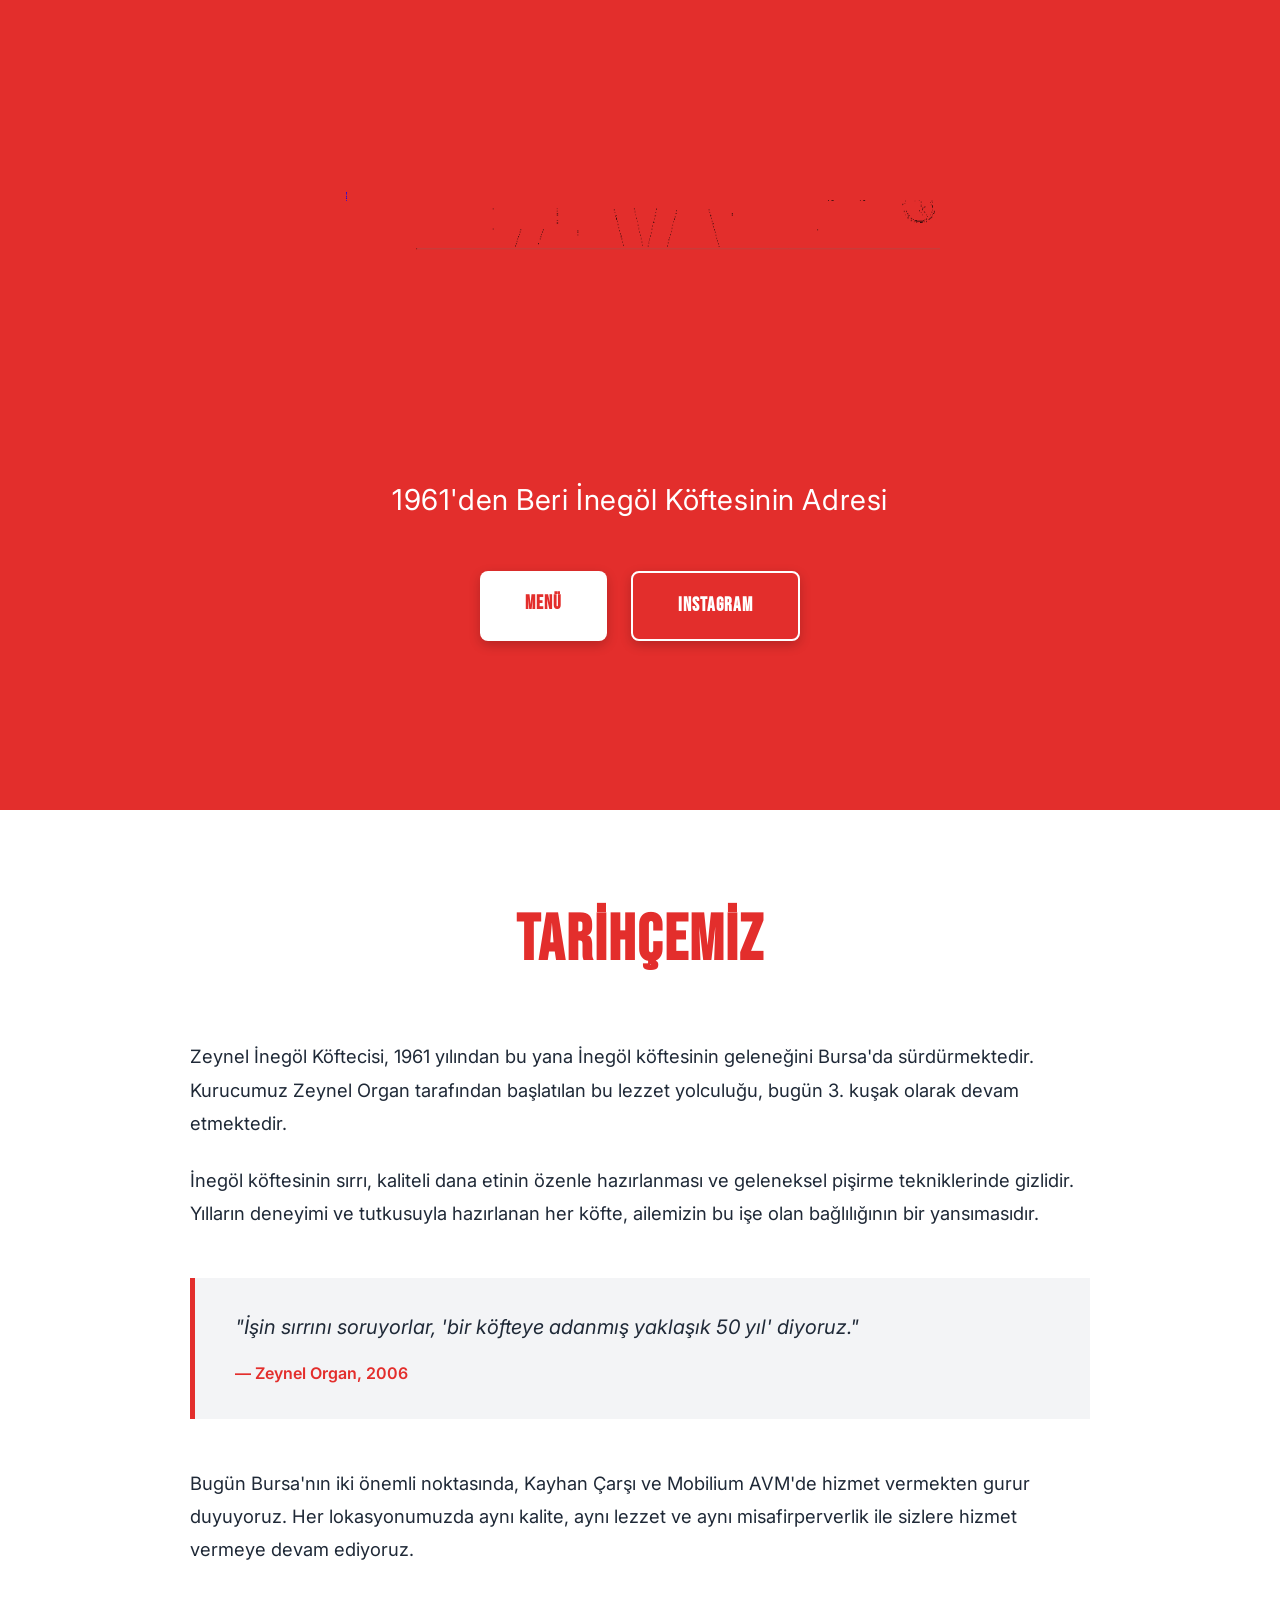
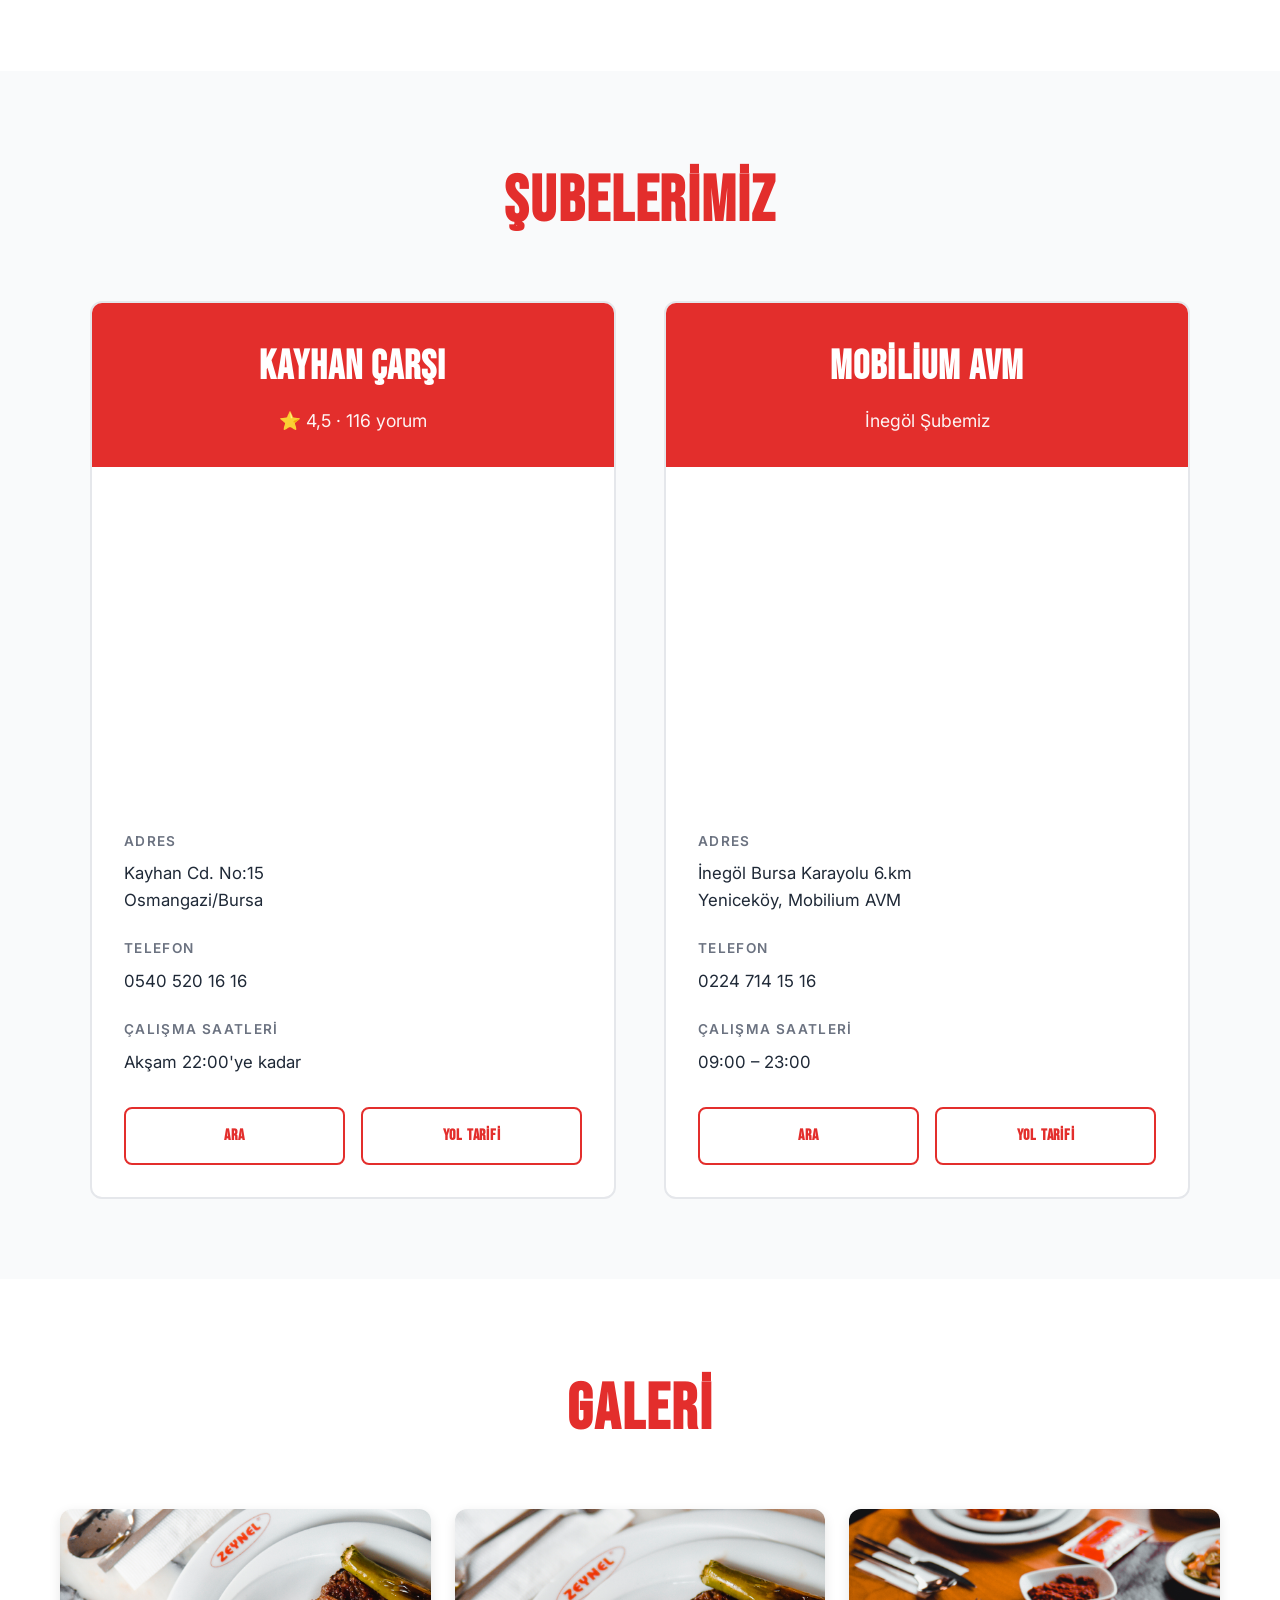
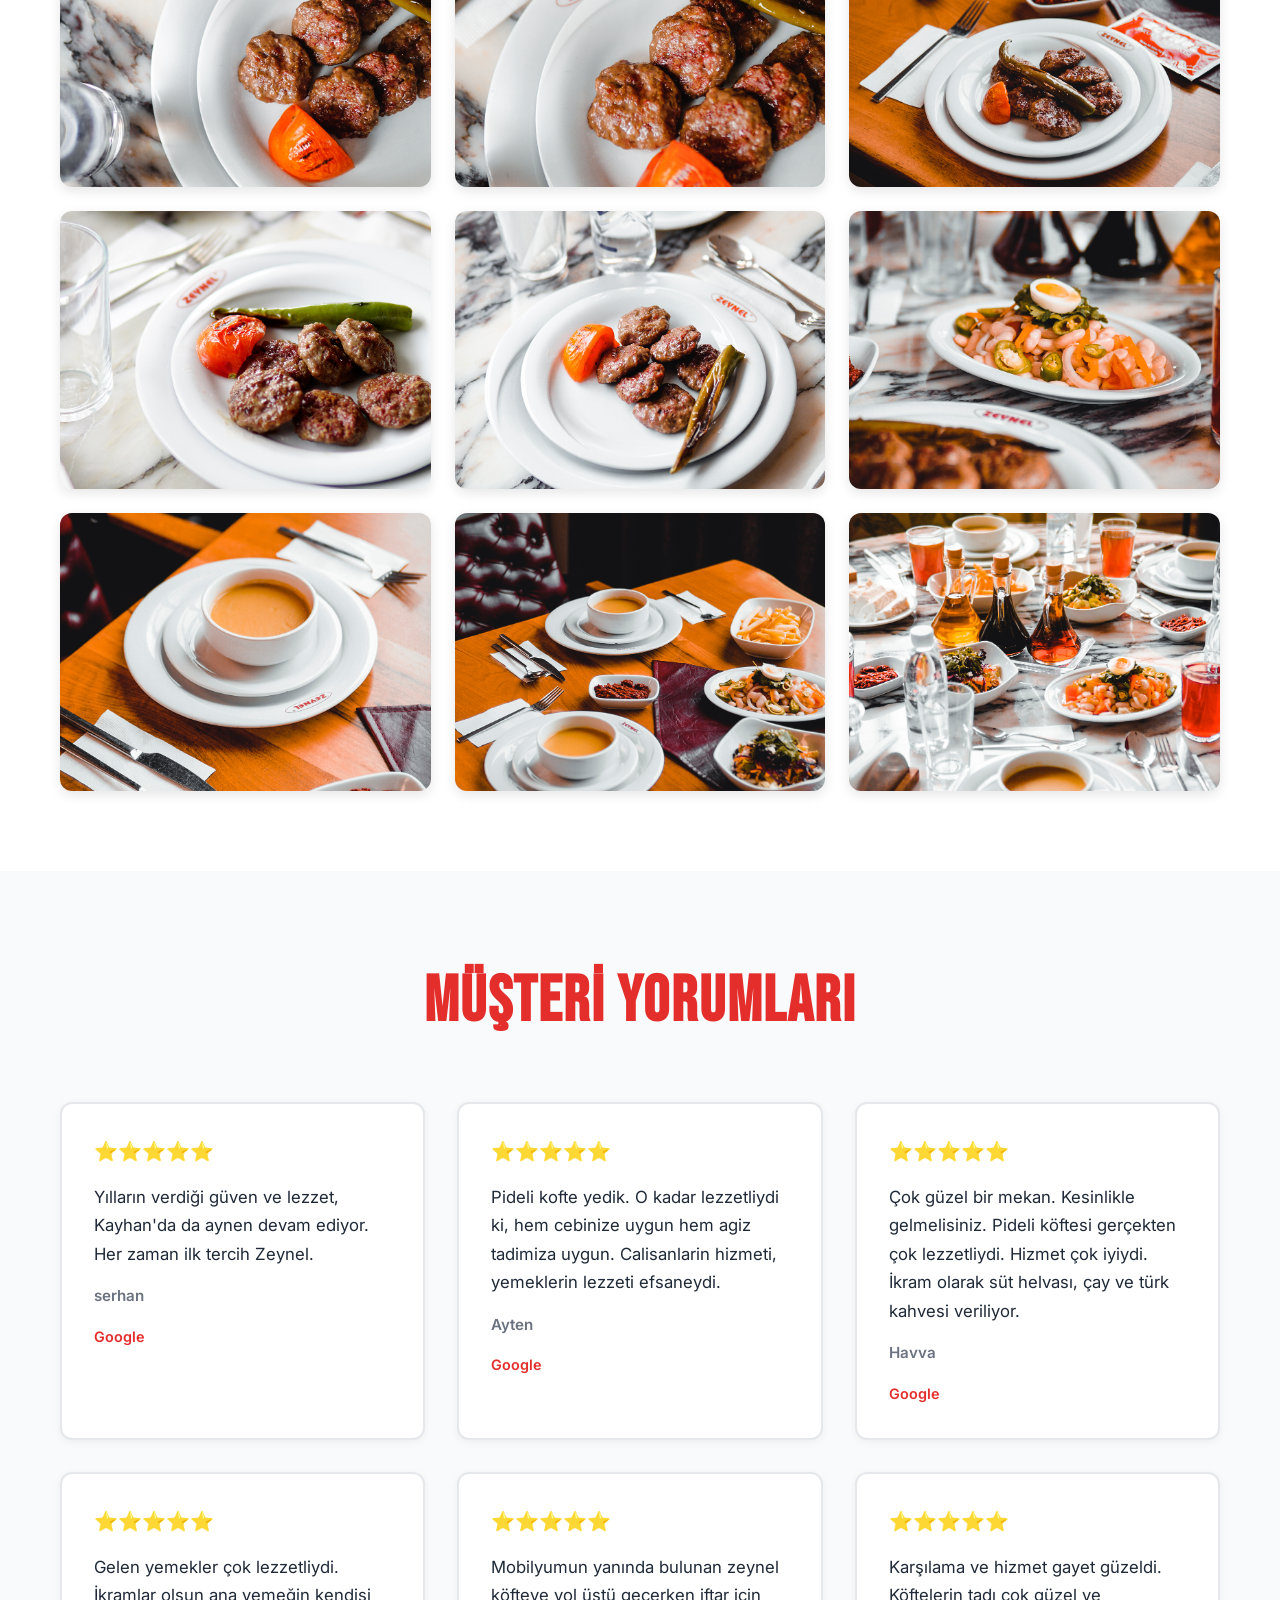
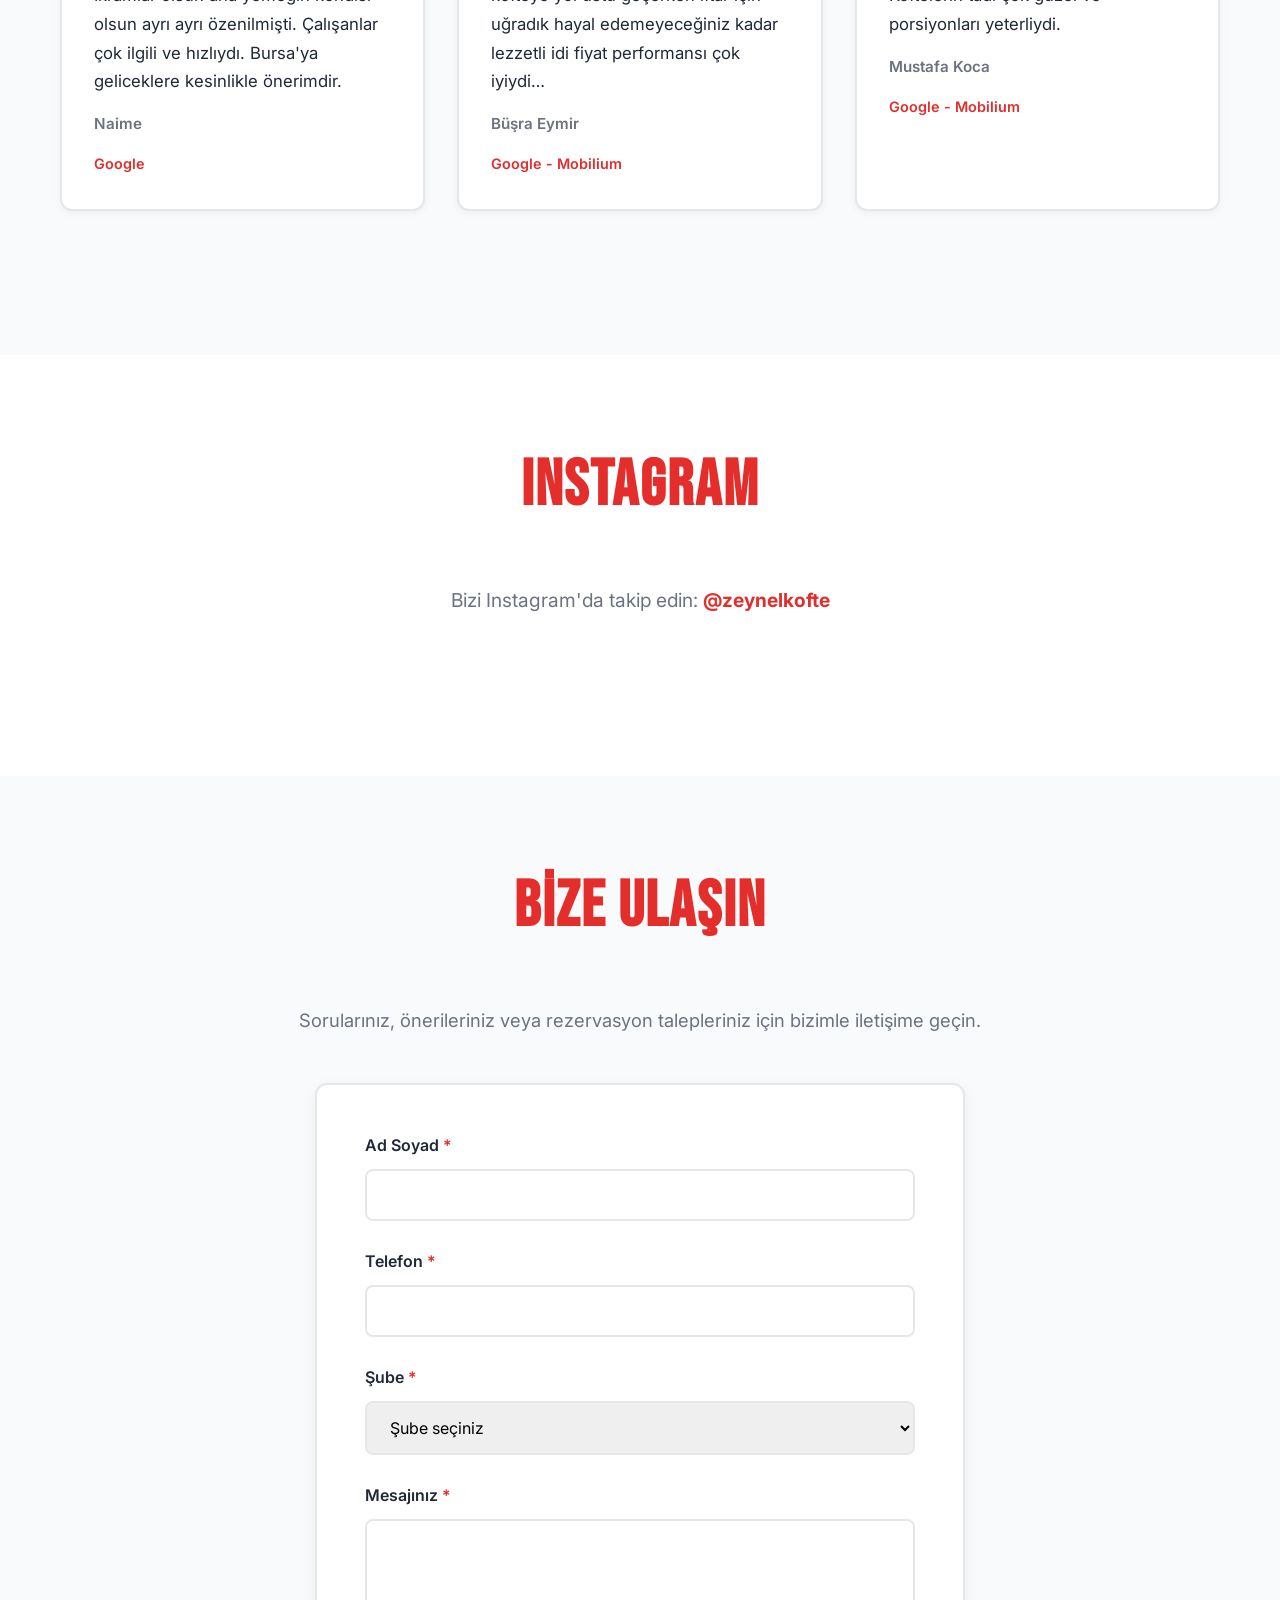
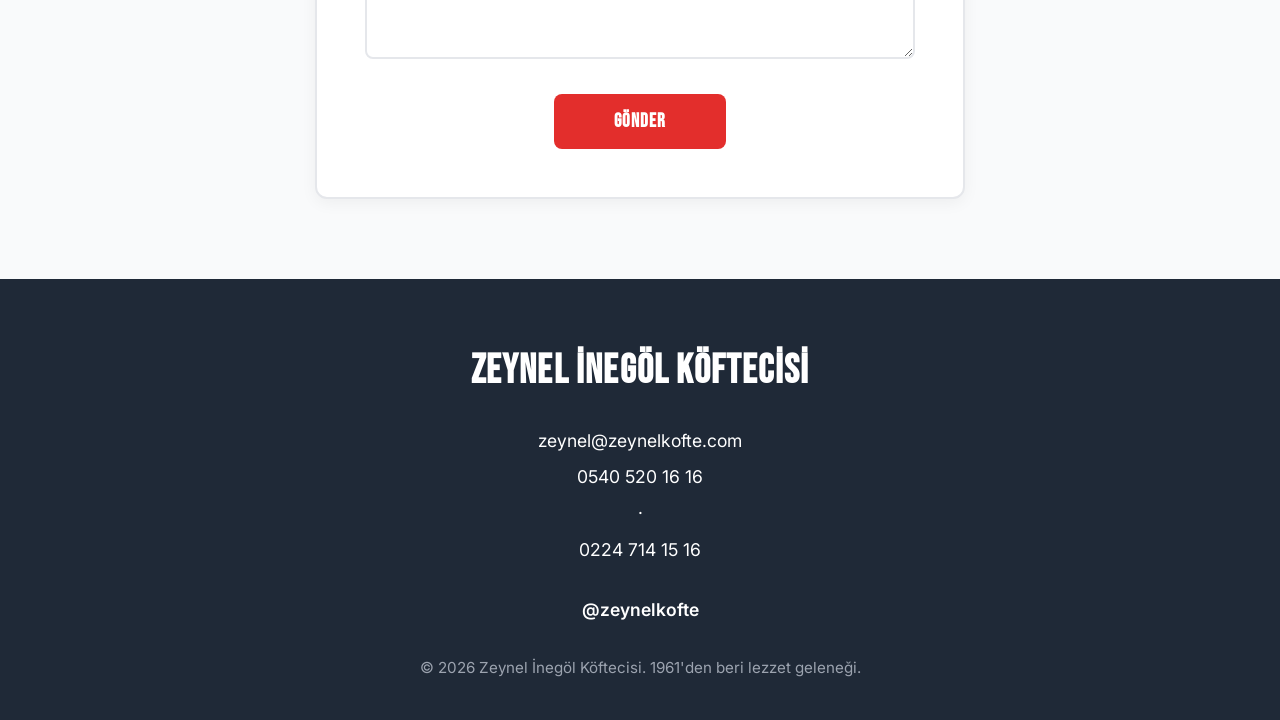
==== index.html @ ed7e468f "Fix hero logo filter and use verbatim Google review quotes - Remove CSS filter from .hero-logo (PNG " ====
<!DOCTYPE html>
<html lang="tr">
<head>
    <meta charset="UTF-8">
    <meta name="viewport" content="width=device-width, initial-scale=1.0">
    <title>Zeynel İnegöl Köftecisi | 1961'den Beri Bursa'nın Lezzet Durağı</title>
    <meta name="description" content="Zeynel İnegöl Köftecisi - 1961'den beri İnegöl köfte geleneğini sürdüren aile işletmesi. Bursa'da iki lokasyonumuz: Kayhan Çarşı ve Mobilium AVM.">
    
    <!-- Open Graph / Facebook -->
    <meta property="og:type" content="website">
    <meta property="og:url" content="https://zeynelkofte.com/">
    <meta property="og:title" content="Zeynel İnegöl Köftecisi | 1961'den Beri Bursa'nın Lezzet Durağı">
    <meta property="og:description" content="1961'den beri İnegöl köftesinin adresi. 3. kuşak aile işletmesi.">
    <meta property="og:image" content="https://zeynelkofte.com/img/og-image.jpg">

    <!-- Twitter -->
    <meta property="twitter:card" content="summary_large_image">
    <meta property="twitter:url" content="https://zeynelkofte.com/">
    <meta property="twitter:title" content="Zeynel İnegöl Köftecisi | 1961'den Beri Bursa'nın Lezzet Durağı">
    <meta property="twitter:description" content="1961'den beri İnegöl köftesinin adresi. 3. kuşak aile işletmesi.">
    <meta property="twitter:image" content="https://zeynelkofte.com/img/og-image.jpg">
    
    <link rel="preconnect" href="https://fonts.googleapis.com">
    <link rel="preconnect" href="https://fonts.gstatic.com" crossorigin>
    <link href="https://fonts.googleapis.com/css2?family=Bebas+Neue&family=Inter:wght@400;500;600;700&display=swap" rel="stylesheet">
    
    <!-- Restaurant Guru 2026 Badge -->
    <link rel="stylesheet" href="https://awards.infcdn.net/2024/badge-circledLeaves27.css">
    
    <style>
        * {
            margin: 0;
            padding: 0;
            box-sizing: border-box;
        }
        
        :root {
            --zeynel-red: #E32E2C;
            --white: #ffffff;
            --off-white: #f9fafb;
            --light-gray: #f3f4f6;
            --text-dark: #1f2937;
            --text-gray: #6b7280;
            --border-light: #e5e7eb;
        }
        
        body {
            font-family: 'Inter', -apple-system, BlinkMacSystemFont, sans-serif;
            background-color: var(--white);
            color: var(--text-dark);
            line-height: 1.6;
            -webkit-font-smoothing: antialiased;
            -moz-osx-font-smoothing: grayscale;
        }
        
        h1, h2, h3, h4, h5, h6 {
            font-family: 'Bebas Neue', sans-serif;
            letter-spacing: 0.03em;
        }
        
        .container {
            max-width: 1200px;
            margin: 0 auto;
            padding: 0 20px;
        }
        
        section {
            padding: 80px 20px;
        }
        
        /* Hero Section */
        .hero {
            background-color: var(--zeynel-red);
            min-height: 90vh;
            display: flex;
            flex-direction: column;
            justify-content: center;
            align-items: center;
            text-align: center;
            padding: 100px 20px;
            position: relative;
        }
        
        .hero-logo {
            max-width: 600px;
            width: 90%;
            height: auto;
            margin-bottom: 3rem;
        }
        
        .hero-tagline {
            font-size: clamp(1.3rem, 3.5vw, 1.8rem);
            color: var(--white);
            margin-bottom: 3rem;
            font-weight: 400;
            letter-spacing: 0.02em;
            max-width: 800px;
        }
        
        .hero-cta {
            display: flex;
            gap: 1.5rem;
            flex-wrap: wrap;
            justify-content: center;
        }
        
        .cta-button {
            display: inline-block;
            padding: 18px 45px;
            background-color: var(--white);
            color: var(--zeynel-red);
            text-decoration: none;
            font-weight: 700;
            font-size: 1.2rem;
            border-radius: 8px;
            transition: all 0.3s ease;
            box-shadow: 0 4px 12px rgba(0, 0, 0, 0.2);
            font-family: 'Bebas Neue', sans-serif;
            letter-spacing: 0.05em;
        }
        
        .cta-button:hover {
            transform: translateY(-3px);
            box-shadow: 0 8px 24px rgba(0, 0, 0, 0.3);
        }
        
        .cta-button.secondary {
            background-color: transparent;
            color: var(--white);
            border: 2px solid var(--white);
        }
        
        .cta-button.secondary:hover {
            background-color: var(--white);
            color: var(--zeynel-red);
        }
        
        /* Tarihçe Section */
        .tarihce {
            background-color: var(--white);
        }
        
        .section-title {
            font-size: clamp(2.5rem, 6vw, 4rem);
            text-align: center;
            margin-bottom: 3rem;
            color: var(--zeynel-red);
        }
        
        .tarihce-content {
            max-width: 900px;
            margin: 0 auto;
            font-size: 1.15rem;
            line-height: 1.8;
            color: var(--text-dark);
        }
        
        .tarihce-content p {
            margin-bottom: 1.5rem;
        }
        
        .quote-block {
            background-color: var(--light-gray);
            border-left: 5px solid var(--zeynel-red);
            padding: 2rem 2.5rem;
            margin: 3rem 0;
            font-style: italic;
            font-size: 1.25rem;
            line-height: 1.7;
        }
        
        .quote-author {
            display: block;
            margin-top: 1rem;
            font-style: normal;
            font-weight: 600;
            color: var(--zeynel-red);
            font-size: 1rem;
        }
        
        /* Şubeler Section */
        .subeler {
            background-color: var(--off-white);
        }
        
        .locations-grid {
            display: grid;
            grid-template-columns: repeat(auto-fit, minmax(350px, 1fr));
            gap: 3rem;
            max-width: 1100px;
            margin: 0 auto;
        }
        
        .location-card {
            background-color: var(--white);
            border: 2px solid var(--border-light);
            border-radius: 12px;
            overflow: hidden;
            transition: all 0.3s ease;
        }
        
        .location-card:hover {
            border-color: var(--zeynel-red);
            transform: translateY(-4px);
            box-shadow: 0 12px 32px rgba(227, 46, 44, 0.15);
        }
        
        .location-header {
            background-color: var(--zeynel-red);
            color: var(--white);
            padding: 2rem;
            text-align: center;
        }
        
        .location-name {
            font-size: 2.5rem;
            margin-bottom: 0.5rem;
        }
        
        .location-rating {
            font-size: 1.1rem;
            opacity: 0.95;
        }
        
        .location-body {
            padding: 2rem;
        }
        
        .location-info {
            margin-bottom: 1.5rem;
        }
        
        .location-info strong {
            display: block;
            color: var(--text-gray);
            font-size: 0.85rem;
            text-transform: uppercase;
            letter-spacing: 0.1em;
            margin-bottom: 0.5rem;
            font-weight: 600;
        }
        
        .location-info p {
            color: var(--text-dark);
            font-size: 1.05rem;
        }
        
        .location-info a {
            color: var(--text-dark);
            text-decoration: none;
            transition: color 0.2s ease;
        }
        
        .location-info a:hover {
            color: var(--zeynel-red);
        }
        
        .location-map {
            width: 100%;
            height: 300px;
            border: none;
            border-radius: 8px;
            margin-bottom: 1.5rem;
        }
        
        .location-actions {
            display: flex;
            gap: 1rem;
            margin-top: 2rem;
        }
        
        .location-button {
            flex: 1;
            padding: 14px 24px;
            text-align: center;
            text-decoration: none;
            border: 2px solid var(--zeynel-red);
            color: var(--zeynel-red);
            border-radius: 8px;
            font-weight: 700;
            font-size: 1rem;
            transition: all 0.3s ease;
            font-family: 'Bebas Neue', sans-serif;
            letter-spacing: 0.05em;
        }
        
        .location-button:hover {
            background-color: var(--zeynel-red);
            color: var(--white);
        }
        
        /* Galeri Section */
        .galeri {
            background-color: var(--white);
        }
        
        .gallery-grid {
            display: grid;
            grid-template-columns: repeat(auto-fit, minmax(300px, 1fr));
            gap: 1.5rem;
            margin-top: 3rem;
        }
        
        .gallery-item {
            position: relative;
            overflow: hidden;
            border-radius: 12px;
            aspect-ratio: 4/3;
            box-shadow: 0 4px 12px rgba(0, 0, 0, 0.1);
            transition: transform 0.3s ease;
        }
        
        .gallery-item:hover {
            transform: scale(1.05);
        }
        
        .gallery-item img {
            width: 100%;
            height: 100%;
            object-fit: cover;
        }
        
        /* Yorumlar Section */
        .yorumlar {
            background-color: var(--off-white);
        }
        
        .reviews-grid {
            display: grid;
            grid-template-columns: repeat(auto-fit, minmax(320px, 1fr));
            gap: 2rem;
            margin-top: 3rem;
        }
        
        .review-card {
            background-color: var(--white);
            padding: 2rem;
            border-radius: 12px;
            border: 2px solid var(--border-light);
            box-shadow: 0 2px 8px rgba(0, 0, 0, 0.05);
        }
        
        .review-stars {
            color: #FFA500;
            font-size: 1.2rem;
            margin-bottom: 1rem;
        }
        
        .review-text {
            color: var(--text-dark);
            line-height: 1.7;
            margin-bottom: 1rem;
            font-size: 1.05rem;
        }
        
        .review-author {
            font-weight: 600;
            color: var(--text-gray);
            font-size: 0.95rem;
        }
        
        .review-source {
            display: inline-block;
            margin-top: 1rem;
            font-size: 0.9rem;
            color: var(--zeynel-red);
            font-weight: 600;
        }
        
        /* Restaurant Guru Badge */
        .awards-section {
            text-align: center;
            margin-top: 4rem;
        }
        
        /* Instagram Section */
        .instagram {
            background-color: var(--white);
            text-align: center;
        }
        
        .instagram-intro {
            font-size: 1.2rem;
            color: var(--text-gray);
            margin-bottom: 3rem;
        }
        
        .instagram-handle {
            color: var(--zeynel-red);
            font-weight: 700;
            text-decoration: none;
        }
        
        .instagram-grid {
            display: grid;
            grid-template-columns: repeat(auto-fit, minmax(300px, 1fr));
            gap: 2rem;
            margin-top: 3rem;
            max-width: 1200px;
            margin-left: auto;
            margin-right: auto;
        }
        
        .instagram-embed {
            min-height: 500px;
            display: flex;
            justify-content: center;
            align-items: center;
        }
        
        /* Contact Section */
        .contact {
            background-color: var(--off-white);
        }
        
        .contact-intro {
            text-align: center;
            max-width: 700px;
            margin: 0 auto 3rem;
            font-size: 1.15rem;
            color: var(--text-gray);
        }
        
        .contact-form {
            max-width: 650px;
            margin: 0 auto;
            background: var(--white);
            padding: 3rem;
            border-radius: 12px;
            border: 2px solid var(--border-light);
            box-shadow: 0 4px 16px rgba(0, 0, 0, 0.05);
        }
        
        .form-group {
            margin-bottom: 1.75rem;
        }
        
        .form-group label {
            display: block;
            margin-bottom: 0.6rem;
            font-weight: 600;
            color: var(--text-dark);
            font-size: 1rem;
        }
        
        .form-group label span {
            color: var(--zeynel-red);
        }
        
        .form-group input,
        .form-group select,
        .form-group textarea {
            width: 100%;
            padding: 0.9rem 1.2rem;
            border: 2px solid var(--border-light);
            border-radius: 8px;
            font-size: 1rem;
            font-family: inherit;
            transition: border-color 0.3s ease;
        }
        
        .form-group input:focus,
        .form-group select:focus,
        .form-group textarea:focus {
            outline: none;
            border-color: var(--zeynel-red);
        }
        
        .form-group textarea {
            min-height: 140px;
            resize: vertical;
        }
        
        .form-submit {
            text-align: center;
        }
        
        .btn-submit {
            padding: 16px 60px;
            background-color: var(--zeynel-red);
            color: var(--white);
            border: none;
            border-radius: 8px;
            font-size: 1.2rem;
            font-weight: 700;
            cursor: pointer;
            transition: all 0.3s ease;
            font-family: 'Bebas Neue', sans-serif;
            letter-spacing: 0.05em;
        }
        
        .btn-submit:hover {
            background-color: #c22723;
            transform: translateY(-2px);
            box-shadow: 0 6px 16px rgba(227, 46, 44, 0.3);
        }
        
        /* Footer */
        .footer {
            padding: 60px 20px 40px;
            text-align: center;
            background-color: var(--text-dark);
            color: var(--white);
        }
        
        .footer-logo-text {
            font-size: 2.5rem;
            color: var(--white);
            margin-bottom: 1.5rem;
        }
        
        .footer-contact {
            margin-bottom: 2rem;
            font-size: 1.1rem;
        }
        
        .footer-contact a {
            color: var(--white);
            text-decoration: none;
            transition: color 0.2s ease;
            display: block;
            margin: 0.5rem 0;
        }
        
        .footer-contact a:hover {
            color: var(--zeynel-red);
        }
        
        .footer-social {
            margin-bottom: 2rem;
        }
        
        .footer-social a {
            color: var(--white);
            text-decoration: none;
            font-size: 1.1rem;
            font-weight: 600;
        }
        
        .footer-social a:hover {
            color: var(--zeynel-red);
        }
        
        .footer-text {
            color: #9ca3af;
            font-size: 0.95rem;
        }
        
        /* Responsive */
        @media (max-width: 768px) {
            section {
                padding: 60px 20px;
            }
            
            .hero {
                min-height: 85vh;
                padding: 80px 20px;
            }
            
            .hero-logo {
                max-width: 400px;
                margin-bottom: 2.5rem;
            }
            
            .hero-cta {
                flex-direction: column;
                gap: 1rem;
            }
            
            .cta-button {
                width: 100%;
                max-width: 300px;
            }
            
            .locations-grid {
                grid-template-columns: 1fr;
                gap: 2rem;
            }
            
            .location-actions {
                flex-direction: column;
            }
            
            .location-button {
                width: 100%;
            }
            
            .gallery-grid {
                grid-template-columns: 1fr;
            }
            
            .reviews-grid {
                grid-template-columns: 1fr;
            }
            
            .instagram-grid {
                grid-template-columns: 1fr;
            }
            
            .contact-form {
                padding: 2rem 1.5rem;
            }
            
            .quote-block {
                padding: 1.5rem;
                font-size: 1.1rem;
            }
        }
    </style>
    
    <!-- JSON-LD Structured Data for Kayhan Çarşı -->
    <script type="application/ld+json">
    {
        "@context": "https://schema.org",
        "@type": "Restaurant",
        "name": "Zeynel İnegöl Köftecisi - Kayhan Çarşı",
        "image": "https://zeynelkofte.com/img/og-image.jpg",
        "telephone": "+905405201616",
        "email": "zeynel@zeynelkofte.com",
        "address": {
            "@type": "PostalAddress",
            "streetAddress": "Kayhan Cd. No:15",
            "addressLocality": "Osmangazi",
            "addressRegion": "Bursa",
            "postalCode": "16230",
            "addressCountry": "TR"
        },
        "geo": {
            "@type": "GeoCoordinates",
            "latitude": "40.1817",
            "longitude": "29.0652"
        },
        "url": "https://zeynelkofte.com",
        "menu": "https://zeynelmenu.com",
        "servesCuisine": "Turkish",
        "priceRange": "$$",
        "aggregateRating": {
            "@type": "AggregateRating",
            "ratingValue": "4.5",
            "reviewCount": "116"
        },
        "foundingDate": "1961"
    }
    </script>
    
    <!-- JSON-LD Structured Data for Mobilium AVM -->
    <script type="application/ld+json">
    {
        "@context": "https://schema.org",
        "@type": "Restaurant",
        "name": "Zeynel İnegöl Köftecisi - Mobilium AVM",
        "image": "https://zeynelkofte.com/img/og-image.jpg",
        "telephone": "+902247141516",
        "email": "zeynel@zeynelkofte.com",
        "address": {
            "@type": "PostalAddress",
            "streetAddress": "İnegöl Bursa Karayolu 6.km, Mobilium AVM",
            "addressLocality": "Yeniceköy",
            "addressRegion": "Bursa",
            "addressCountry": "TR"
        },
        "geo": {
            "@type": "GeoCoordinates",
            "latitude": "40.1182105",
            "longitude": "29.4443197"
        },
        "url": "https://zeynelkofte.com",
        "menu": "https://zeynelmenu.com",
        "servesCuisine": "Turkish",
        "priceRange": "$$",
        "openingHoursSpecification": {
            "@type": "OpeningHoursSpecification",
            "dayOfWeek": [
                "Monday",
                "Tuesday",
                "Wednesday",
                "Thursday",
                "Friday",
                "Saturday",
                "Sunday"
            ],
            "opens": "09:00",
            "closes": "23:00"
        },
        "foundingDate": "1961"
    }
    </script>
</head>
<body>
    <!-- Hero Section -->
    <section class="hero">
        <img src="img/zeynel-wordmark.png" alt="Zeynel İnegöl Köftecisi" class="hero-logo">
        <p class="hero-tagline">1961'den Beri İnegöl Köftesinin Adresi</p>
        <div class="hero-cta">
            <a href="https://zeynelmenu.com" class="cta-button" target="_blank" rel="noopener">Menü</a>
            <a href="https://www.instagram.com/zeynelkofte/" class="cta-button secondary" target="_blank" rel="noopener">Instagram</a>
        </div>
    </section>
    
    <!-- Tarihçe Section -->
    <section class="tarihce">
        <div class="container">
            <h2 class="section-title">Tarihçemiz</h2>
            <div class="tarihce-content">
                <p>Zeynel İnegöl Köftecisi, 1961 yılından bu yana İnegöl köftesinin geleneğini Bursa'da sürdürmektedir. Kurucumuz Zeynel Organ tarafından başlatılan bu lezzet yolculuğu, bugün 3. kuşak olarak devam etmektedir.</p>
                
                <p>İnegöl köftesinin sırrı, kaliteli dana etinin özenle hazırlanması ve geleneksel pişirme tekniklerinde gizlidir. Yılların deneyimi ve tutkusuyla hazırlanan her köfte, ailemizin bu işe olan bağlılığının bir yansımasıdır.</p>
                
                <div class="quote-block">
                    "İşin sırrını soruyorlar, 'bir köfteye adanmış yaklaşık 50 yıl' diyoruz."
                    <span class="quote-author">— Zeynel Organ, 2006</span>
                </div>
                
                <p>Bugün Bursa'nın iki önemli noktasında, Kayhan Çarşı ve Mobilium AVM'de hizmet vermekten gurur duyuyoruz. Her lokasyonumuzda aynı kalite, aynı lezzet ve aynı misafirperverlik ile sizlere hizmet vermeye devam ediyoruz.</p>
            </div>
        </div>
    </section>
    
    <!-- Şubeler Section -->
    <section class="subeler">
        <div class="container">
            <h2 class="section-title">Şubelerimiz</h2>
            <div class="locations-grid">
                <!-- Kayhan Çarşı -->
                <article class="location-card">
                    <div class="location-header">
                        <h3 class="location-name">Kayhan Çarşı</h3>
                        <div class="location-rating">⭐ 4,5 · 116 yorum</div>
                    </div>
                    <div class="location-body">
                        <iframe 
                            src="https://www.google.com/maps/embed?pb=!1m18!1m12!1m3!1d3060.8359642856784!2d29.063014!3d40.181700!2m3!1f0!2f0!3f0!3m2!1i1024!2i768!4f13.1!3m3!1m2!1s0x14ca3e57bba70001%3A0x9e8e4e4e4e4e4e4e!2sKayhan%20Cd.%20No%3A15%2C%2016230%20Osmangazi%2FBursa!5e0!3m2!1str!2str!4v1234567890"
                            class="location-map"
                            loading="lazy"
                            referrerpolicy="no-referrer-when-downgrade">
                        </iframe>
                        <div class="location-info">
                            <strong>Adres</strong>
                            <p>Kayhan Cd. No:15<br>Osmangazi/Bursa</p>
                        </div>
                        <div class="location-info">
                            <strong>Telefon</strong>
                            <p><a href="tel:+905405201616">0540 520 16 16</a></p>
                        </div>
                        <div class="location-info">
                            <strong>Çalışma Saatleri</strong>
                            <p>Akşam 22:00'ye kadar</p>
                        </div>
                        <div class="location-actions">
                            <a href="tel:+905405201616" class="location-button">Ara</a>
                            <a href="https://maps.app.goo.gl/MwQN2yuhPx5YEDrL9" class="location-button" target="_blank" rel="noopener">Yol Tarifi</a>
                        </div>
                    </div>
                </article>
                
                <!-- Mobilium AVM -->
                <article class="location-card">
                    <div class="location-header">
                        <h3 class="location-name">Mobilium AVM</h3>
                        <div class="location-rating">İnegöl Şubemiz</div>
                    </div>
                    <div class="location-body">
                        <iframe 
                            src="https://www.google.com/maps/embed?pb=!1m18!1m12!1m3!1d3052.8359642856784!2d29.444319!3d40.118210!2m3!1f0!2f0!3f0!3m2!1i1024!2i768!4f13.1!3m3!1m2!1s0x14ca3e57bba70001%3A0x9e8e4e4e4e4e4e4e!2sMobilium%20AVM!5e0!3m2!1str!2str!4v1234567890"
                            class="location-map"
                            loading="lazy"
                            referrerpolicy="no-referrer-when-downgrade">
                        </iframe>
                        <div class="location-info">
                            <strong>Adres</strong>
                            <p>İnegöl Bursa Karayolu 6.km<br>Yeniceköy, Mobilium AVM</p>
                        </div>
                        <div class="location-info">
                            <strong>Telefon</strong>
                            <p><a href="tel:+902247141516">0224 714 15 16</a></p>
                        </div>
                        <div class="location-info">
                            <strong>Çalışma Saatleri</strong>
                            <p>09:00 – 23:00</p>
                        </div>
                        <div class="location-actions">
                            <a href="tel:+902247141516" class="location-button">Ara</a>
                            <a href="https://www.google.com/maps/place/Zeynel+%C4%B0neg%C3%B6l+K%C3%B6ftecisi/@40.1182105,29.4443197,17z" class="location-button" target="_blank" rel="noopener">Yol Tarifi</a>
                        </div>
                    </div>
                </article>
            </div>
        </div>
    </section>
    
    <!-- Galeri Section -->
    <section class="galeri">
        <div class="container">
            <h2 class="section-title">Galeri</h2>
            <div class="gallery-grid">
                <div class="gallery-item">
                    <img src="img/gallery-01.jpg" alt="Zeynel İnegöl Köftecisi" loading="lazy">
                </div>
                <div class="gallery-item">
                    <img src="img/gallery-02.jpg" alt="İnegöl Köfte" loading="lazy">
                </div>
                <div class="gallery-item">
                    <img src="img/gallery-03.jpg" alt="Zeynel Köfte" loading="lazy">
                </div>
                <div class="gallery-item">
                    <img src="img/gallery-04.jpg" alt="Köfte Sunumu" loading="lazy">
                </div>
                <div class="gallery-item">
                    <img src="img/gallery-05.jpg" alt="Restaurant İçi" loading="lazy">
                </div>
                <div class="gallery-item">
                    <img src="img/gallery-06.jpg" alt="Zeynel İnegöl" loading="lazy">
                </div>
                <div class="gallery-item">
                    <img src="img/gallery-07.jpg" alt="Lezzet" loading="lazy">
                </div>
                <div class="gallery-item">
                    <img src="img/gallery-08.jpg" alt="Bursa Köfte" loading="lazy">
                </div>
                <div class="gallery-item">
                    <img src="img/gallery-09.jpg" alt="İnegöl Köftecisi" loading="lazy">
                </div>
            </div>
        </div>
    </section>
    
    <!-- Yorumlar Section -->
    <section class="yorumlar">
        <div class="container">
            <h2 class="section-title">Müşteri Yorumları</h2>
            <div class="reviews-grid">
                <div class="review-card">
                    <div class="review-stars">⭐⭐⭐⭐⭐</div>
                    <p class="review-text">Yılların verdiği güven ve lezzet, Kayhan'da da aynen devam ediyor. Her zaman ilk tercih Zeynel.</p>
                    <p class="review-author">serhan</p>
                    <span class="review-source">Google</span>
                </div>
                
                <div class="review-card">
                    <div class="review-stars">⭐⭐⭐⭐⭐</div>
                    <p class="review-text">Pideli kofte yedik. O kadar lezzetliydi ki, hem cebinize uygun hem agiz tadimiza uygun. Calisanlarin hizmeti, yemeklerin lezzeti efsaneydi.</p>
                    <p class="review-author">Ayten</p>
                    <span class="review-source">Google</span>
                </div>
                
                <div class="review-card">
                    <div class="review-stars">⭐⭐⭐⭐⭐</div>
                    <p class="review-text">Çok güzel bir mekan. Kesinlikle gelmelisiniz. Pideli köftesi gerçekten çok lezzetliydi. Hizmet çok iyiydi. İkram olarak süt helvası, çay ve türk kahvesi veriliyor.</p>
                    <p class="review-author">Havva</p>
                    <span class="review-source">Google</span>
                </div>
                
                <div class="review-card">
                    <div class="review-stars">⭐⭐⭐⭐⭐</div>
                    <p class="review-text">Gelen yemekler çok lezzetliydi. İkramlar olsun ana yemeğin kendisi olsun ayrı ayrı özenilmişti. Çalışanlar çok ilgili ve hızlıydı. Bursa'ya geliceklere kesinlikle önerimdir.</p>
                    <p class="review-author">Naime</p>
                    <span class="review-source">Google</span>
                </div>
                
                <div class="review-card">
                    <div class="review-stars">⭐⭐⭐⭐⭐</div>
                    <p class="review-text">Mobilyumun yanında bulunan zeynel köfteye yol üstü geçerken iftar için uğradık hayal edemeyeceğiniz kadar lezzetli idi fiyat performansı çok iyiydi…</p>
                    <p class="review-author">Büşra Eymir</p>
                    <span class="review-source">Google - Mobilium</span>
                </div>
                
                <div class="review-card">
                    <div class="review-stars">⭐⭐⭐⭐⭐</div>
                    <p class="review-text">Karşılama ve hizmet gayet güzeldi. Köftelerin tadı çok güzel ve porsiyonları yeterliydi.</p>
                    <p class="review-author">Mustafa Koca</p>
                    <span class="review-source">Google - Mobilium</span>
                </div>
            </div>
            
            <!-- Restaurant Guru 2026 Badge -->
            <div class="awards-section">
                <a href="https://restaurantguru.com/Zeynel-Inegol-Koftecisi-Inegol-4" target="_blank" rel="noopener" class="b-circledLeaves27--light b-circledLeaves27--2026"></a>
            </div>
        </div>
    </section>
    
    <!-- Instagram Section -->
    <section class="instagram">
        <div class="container">
            <h2 class="section-title">Instagram</h2>
            <p class="instagram-intro">
                Bizi Instagram'da takip edin: <a href="https://www.instagram.com/zeynelkofte/" class="instagram-handle" target="_blank" rel="noopener">@zeynelkofte</a>
            </p>
            <div class="instagram-grid">
                <blockquote class="instagram-media" data-instgrm-permalink="https://www.instagram.com/reel/Db6Vw2Zufcr/" data-instgrm-version="14"></blockquote>
                
                <blockquote class="instagram-media" data-instgrm-permalink="https://www.instagram.com/reel/DbbKKFys5Vf/" data-instgrm-version="14"></blockquote>
                
                <blockquote class="instagram-media" data-instgrm-permalink="https://www.instagram.com/reel/DbOVmc_Mzgk/" data-instgrm-version="14"></blockquote>
                
                <blockquote class="instagram-media" data-instgrm-permalink="https://www.instagram.com/reel/Da0g3-aKeCt/" data-instgrm-version="14"></blockquote>
                
                <blockquote class="instagram-media" data-instgrm-permalink="https://www.instagram.com/reel/DPJRA2CiGRP/" data-instgrm-version="14"></blockquote>
                
                <blockquote class="instagram-media" data-instgrm-permalink="https://www.instagram.com/p/DPB5eI-jN0K/" data-instgrm-version="14"></blockquote>
            </div>
        </div>
    </section>
    
    <!-- Contact Section -->
    <section class="contact">
        <div class="container">
            <h2 class="section-title">Bize Ulaşın</h2>
            <p class="contact-intro">
                Sorularınız, önerileriniz veya rezervasyon talepleriniz için bizimle iletişime geçin.
            </p>
            <form class="contact-form" action="https://formsubmit.co/zeynel@zeynelkofte.com" method="POST">
                <!-- Hidden Fields -->
                <input type="hidden" name="_subject" value="zeynelkofte.com iletişim">
                <input type="hidden" name="_template" value="table">
                <input type="hidden" name="_captcha" value="false">
                
                <div class="form-group">
                    <label for="name">Ad Soyad <span>*</span></label>
                    <input type="text" id="name" name="name" required>
                </div>
                
                <div class="form-group">
                    <label for="phone">Telefon <span>*</span></label>
                    <input type="tel" id="phone" name="phone" required>
                </div>
                
                <div class="form-group">
                    <label for="branch">Şube <span>*</span></label>
                    <select id="branch" name="branch" required>
                        <option value="">Şube seçiniz</option>
                        <option value="Kayhan Çarşı">Kayhan Çarşı</option>
                        <option value="Mobilium AVM">Mobilium AVM</option>
                    </select>
                </div>
                
                <div class="form-group">
                    <label for="message">Mesajınız <span>*</span></label>
                    <textarea id="message" name="message" required></textarea>
                </div>
                
                <div class="form-submit">
                    <button type="submit" class="btn-submit">Gönder</button>
                </div>
            </form>
        </div>
    </section>
    
    <!-- Footer -->
    <footer class="footer">
        <div class="container">
            <h2 class="footer-logo-text">Zeynel İnegöl Köftecisi</h2>
            <div class="footer-contact">
                <a href="mailto:zeynel@zeynelkofte.com">zeynel@zeynelkofte.com</a>
                <a href="tel:+905405201616">0540 520 16 16</a> · 
                <a href="tel:+902247141516">0224 714 15 16</a>
            </div>
            <div class="footer-social">
                <a href="https://www.instagram.com/zeynelkofte/" target="_blank" rel="noopener">@zeynelkofte</a>
            </div>
            <p class="footer-text">&copy; 2026 Zeynel İnegöl Köftecisi. 1961'den beri lezzet geleneği.</p>
        </div>
    </footer>
    
    <!-- Instagram Embed Script -->
    <script async src="https://www.instagram.com/embed.js"></script>
</body>
</html>
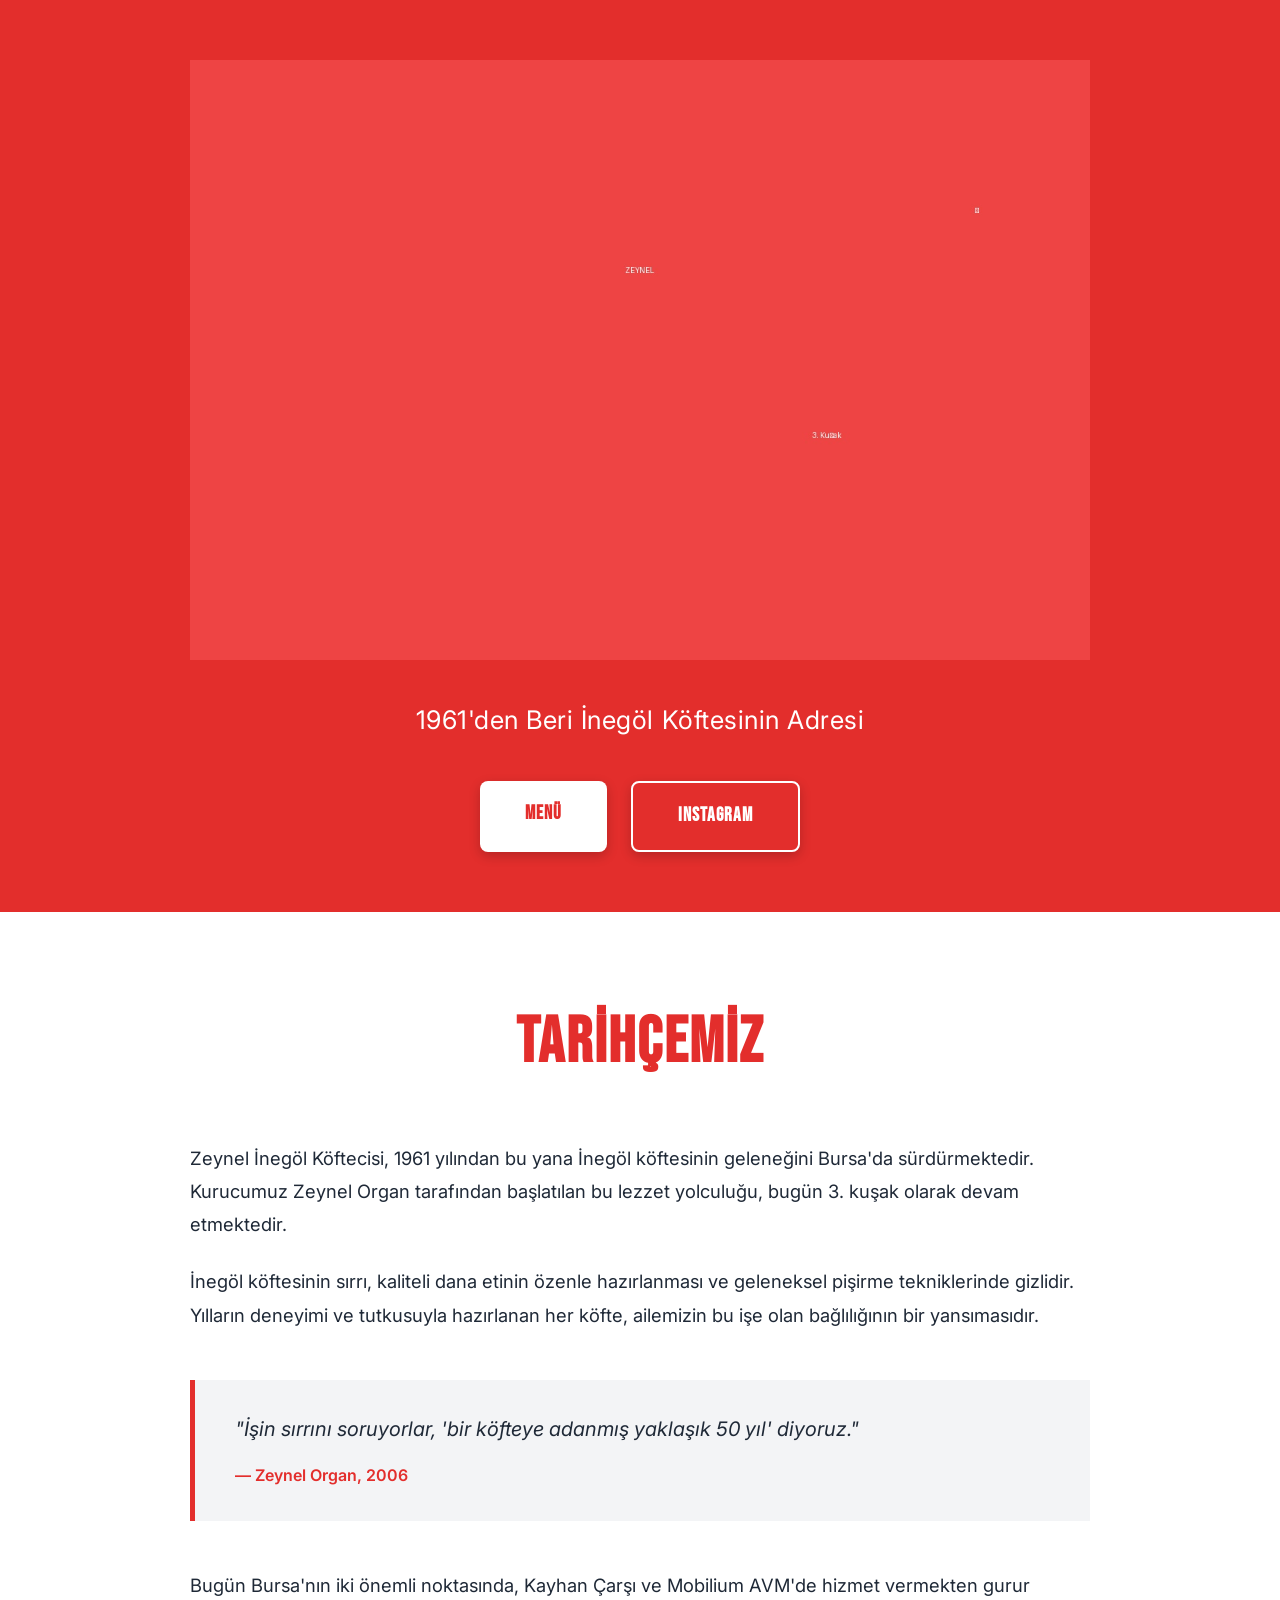
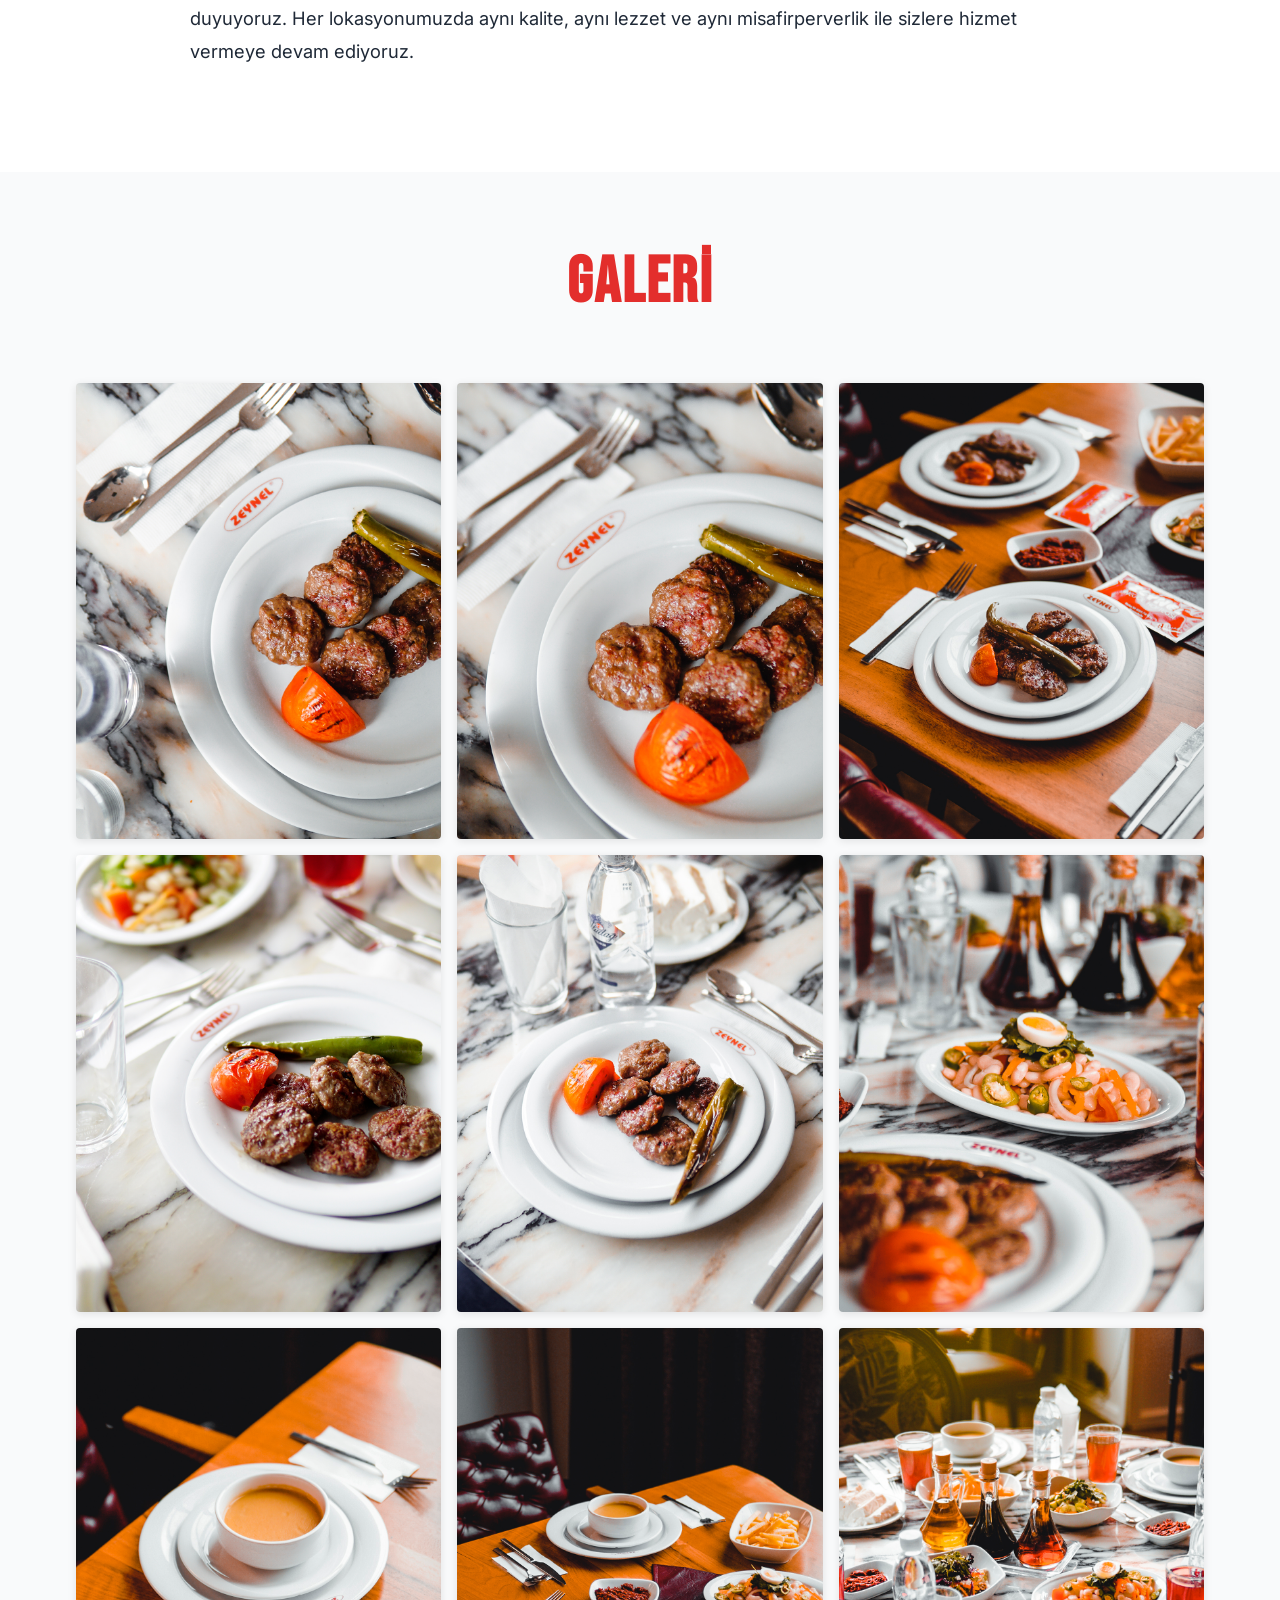
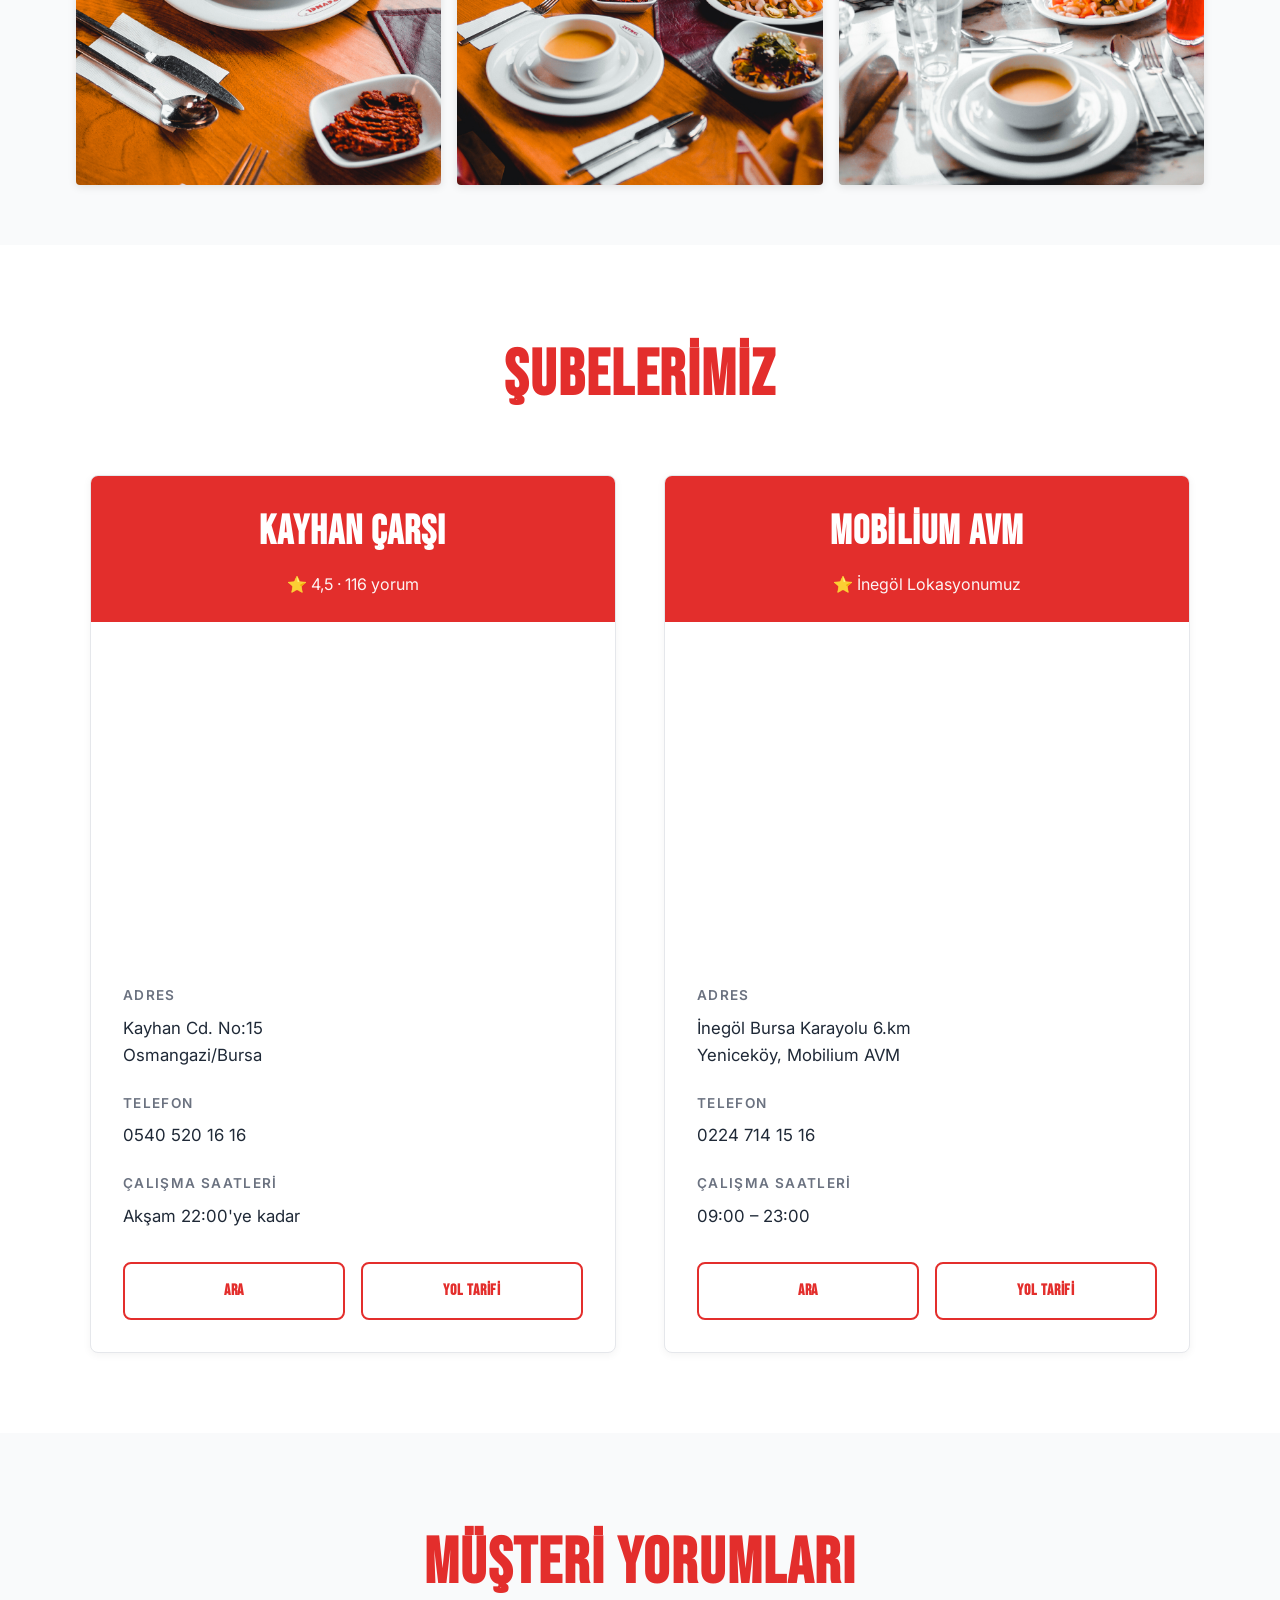
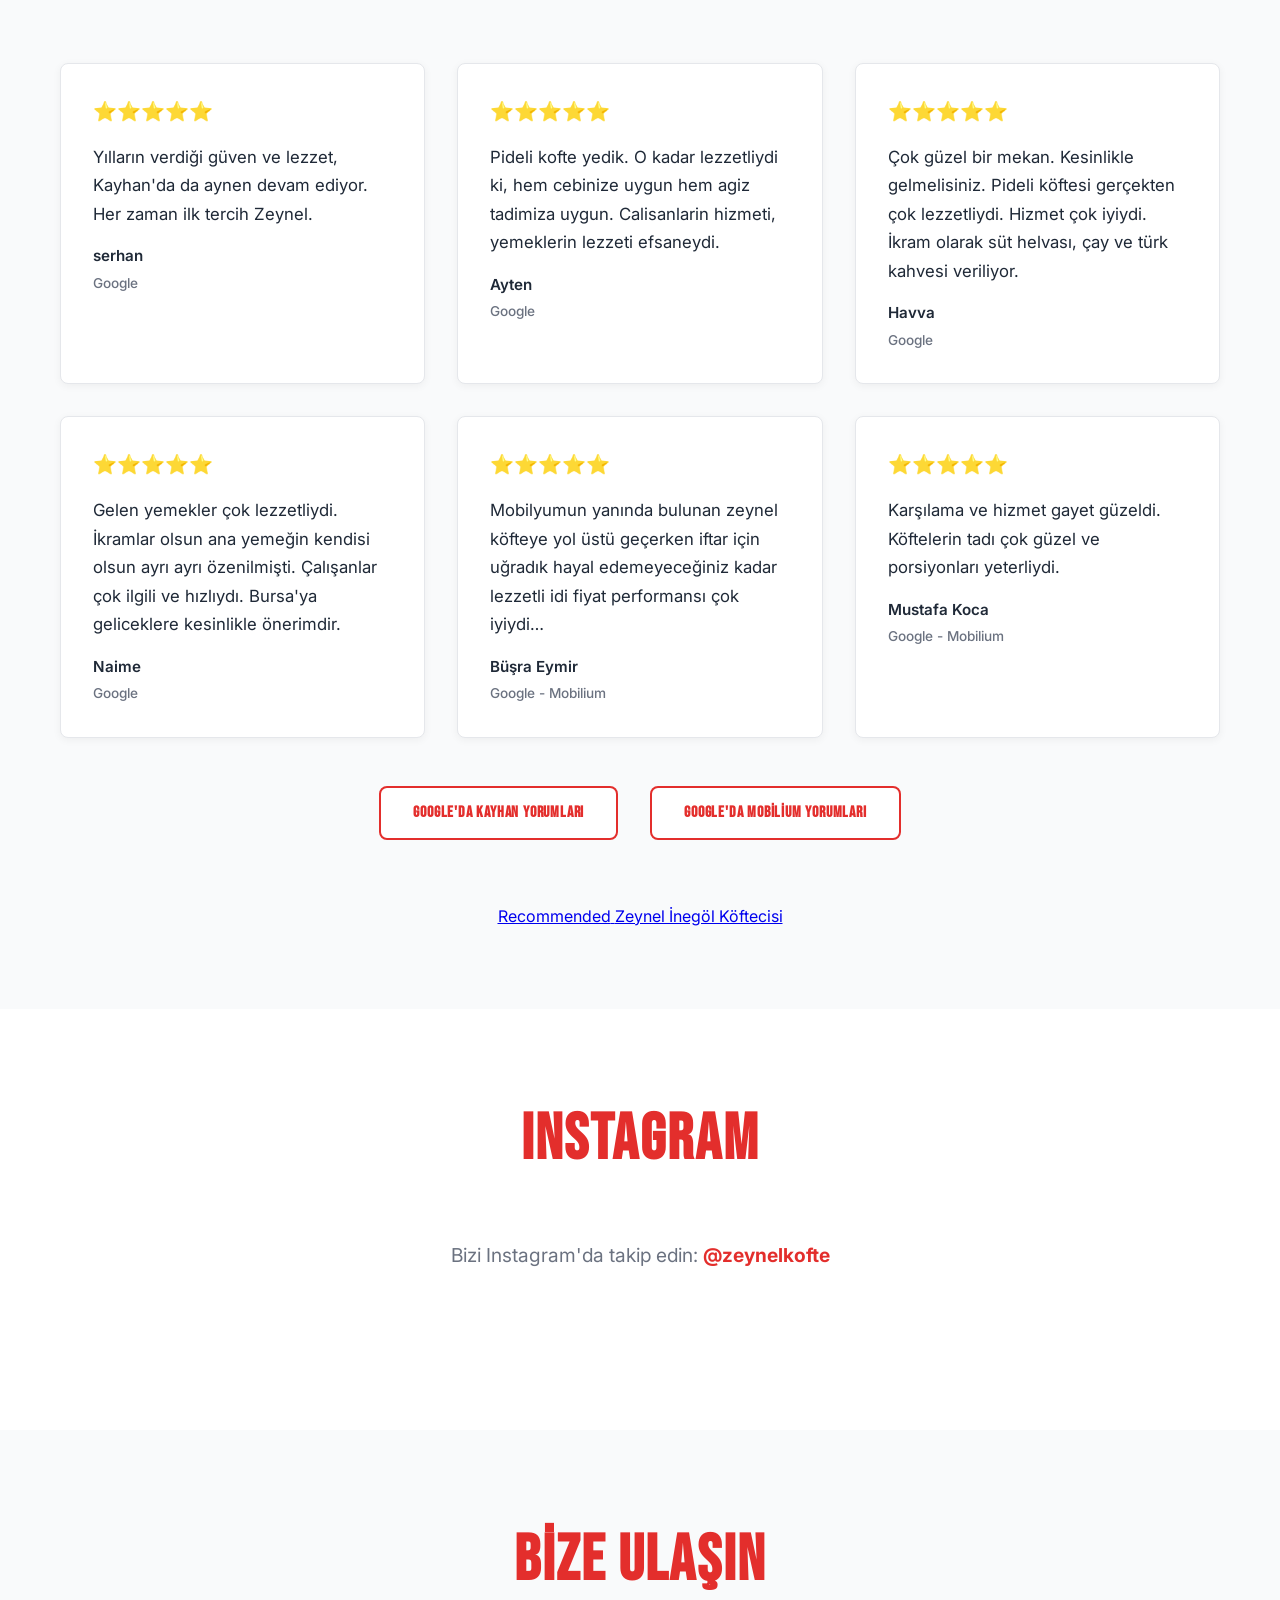
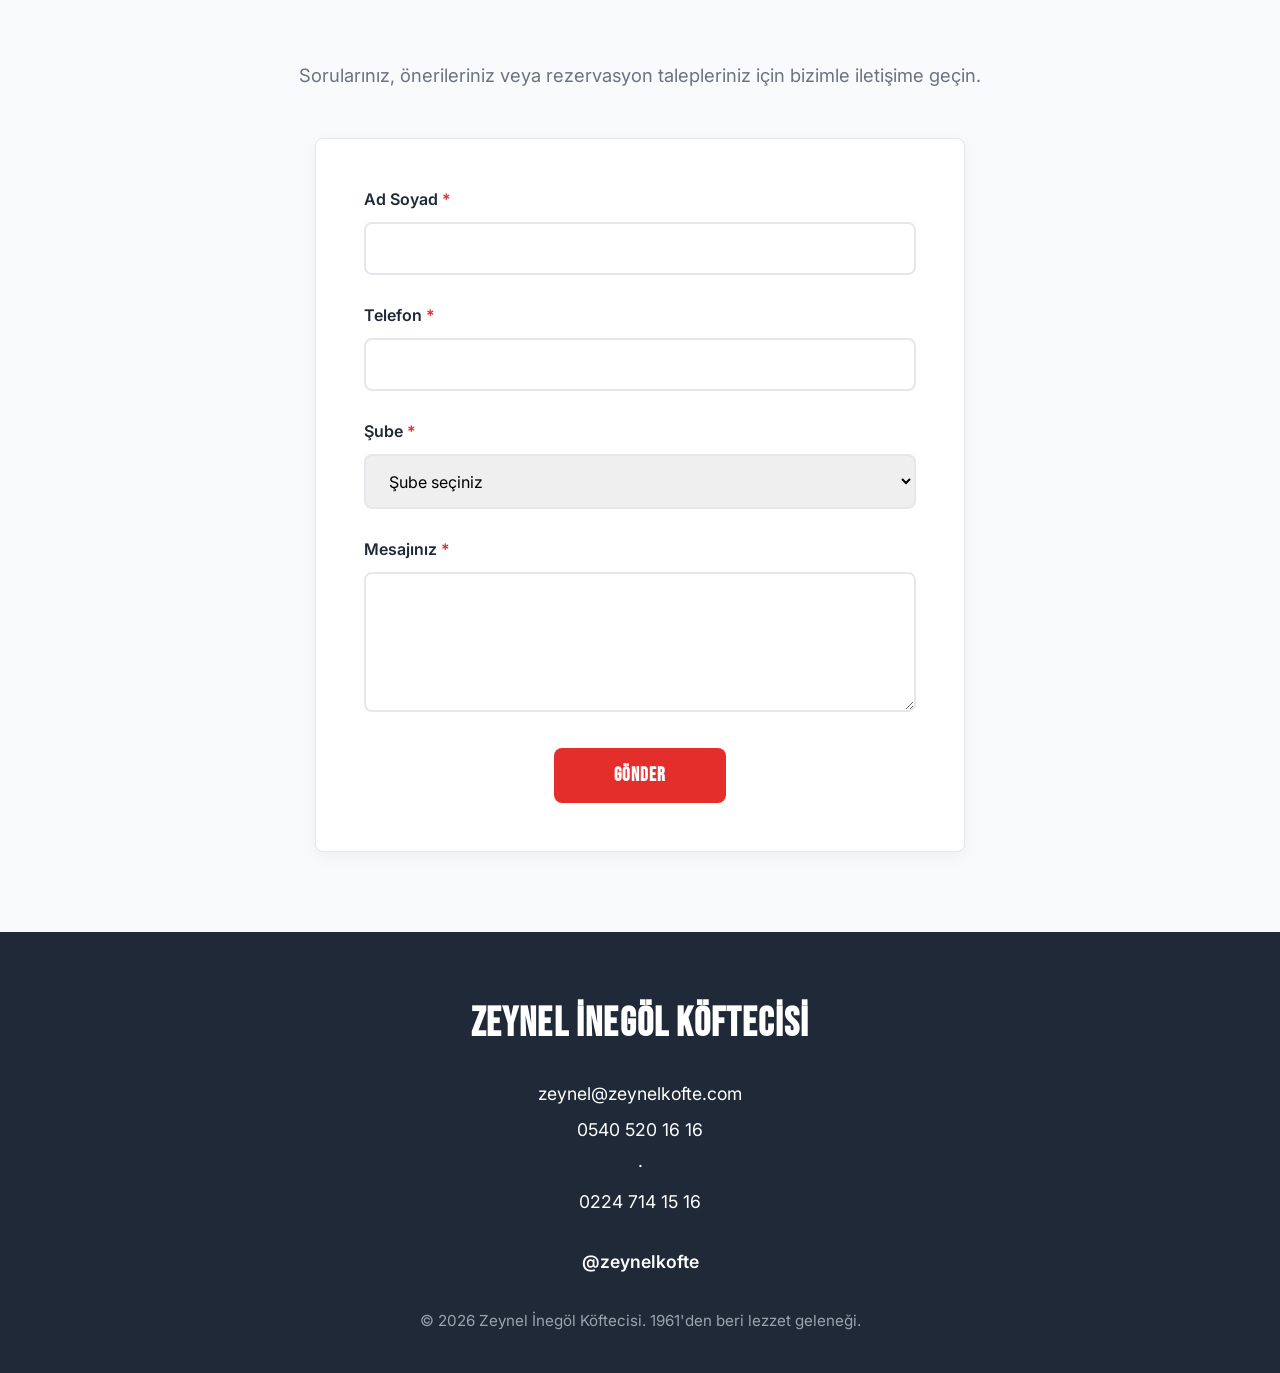
==== commit 921cf58e: "Fix hero logo, redesign layout, add working Google Maps and reviews - Replace broken PNG wordmark wi" ====
--- a/index.html
+++ b/index.html
@@ -25,7 +25,7 @@
     <link href="https://fonts.googleapis.com/css2?family=Bebas+Neue&family=Inter:wght@400;500;600;700&display=swap" rel="stylesheet">
     
     <!-- Restaurant Guru 2026 Badge -->
-    <link rel="stylesheet" href="https://awards.infcdn.net/2024/badge-circledLeaves27.css">
+    <link href="https://awards.infcdn.net/2024/badge-circledLeaves27.css" rel="stylesheet"/>
     
     <style>
         * {
@@ -68,33 +68,33 @@
             padding: 80px 20px;
         }
         
-        /* Hero Section */
+        /* Hero Section - Full viewport, red background */
         .hero {
             background-color: var(--zeynel-red);
-            min-height: 90vh;
+            min-height: 100vh;
             display: flex;
             flex-direction: column;
             justify-content: center;
             align-items: center;
             text-align: center;
-            padding: 100px 20px;
+            padding: 60px 20px;
             position: relative;
         }
         
         .hero-logo {
-            max-width: 600px;
-            width: 90%;
+            max-width: min(85vw, 900px);
+            width: 100%;
             height: auto;
-            margin-bottom: 3rem;
+            margin-bottom: 2.5rem;
         }
         
         .hero-tagline {
-            font-size: clamp(1.3rem, 3.5vw, 1.8rem);
+            font-size: clamp(1.2rem, 3vw, 1.6rem);
             color: var(--white);
-            margin-bottom: 3rem;
+            margin-bottom: 2.5rem;
             font-weight: 400;
             letter-spacing: 0.02em;
-            max-width: 800px;
+            max-width: 700px;
         }
         
         .hero-cta {
@@ -178,9 +178,44 @@
             font-size: 1rem;
         }
         
+        /* Galeri Section - Photo-forward masonry */
+        .galeri {
+            background-color: var(--off-white);
+            padding: 60px 0;
+        }
+        
+        .gallery-grid {
+            display: grid;
+            grid-template-columns: repeat(auto-fill, minmax(320px, 1fr));
+            gap: 1rem;
+            max-width: 1400px;
+            margin: 0 auto;
+            padding: 0 1rem;
+        }
+        
+        .gallery-item {
+            position: relative;
+            overflow: hidden;
+            border-radius: 4px;
+            aspect-ratio: 4/5;
+            box-shadow: 0 2px 8px rgba(0, 0, 0, 0.1);
+            transition: transform 0.3s ease, box-shadow 0.3s ease;
+        }
+        
+        .gallery-item:hover {
+            transform: scale(1.02);
+            box-shadow: 0 8px 20px rgba(0, 0, 0, 0.15);
+        }
+        
+        .gallery-item img {
+            width: 100%;
+            height: 100%;
+            object-fit: cover;
+        }
+        
         /* Şubeler Section */
         .subeler {
-            background-color: var(--off-white);
+            background-color: var(--white);
         }
         
         .locations-grid {
@@ -193,22 +228,22 @@
         
         .location-card {
             background-color: var(--white);
-            border: 2px solid var(--border-light);
-            border-radius: 12px;
+            border: 1px solid var(--border-light);
+            border-radius: 8px;
             overflow: hidden;
             transition: all 0.3s ease;
+            box-shadow: 0 2px 8px rgba(0, 0, 0, 0.05);
         }
         
         .location-card:hover {
-            border-color: var(--zeynel-red);
-            transform: translateY(-4px);
-            box-shadow: 0 12px 32px rgba(227, 46, 44, 0.15);
+            box-shadow: 0 8px 24px rgba(227, 46, 44, 0.12);
+            transform: translateY(-2px);
         }
         
         .location-header {
             background-color: var(--zeynel-red);
             color: var(--white);
-            padding: 2rem;
+            padding: 1.5rem 2rem;
             text-align: center;
         }
         
@@ -218,7 +253,7 @@
         }
         
         .location-rating {
-            font-size: 1.1rem;
+            font-size: 1rem;
             opacity: 0.95;
         }
         
@@ -259,7 +294,7 @@
             width: 100%;
             height: 300px;
             border: none;
-            border-radius: 8px;
+            border-radius: 6px;
             margin-bottom: 1.5rem;
         }
         
@@ -289,37 +324,6 @@
             color: var(--white);
         }
         
-        /* Galeri Section */
-        .galeri {
-            background-color: var(--white);
-        }
-        
-        .gallery-grid {
-            display: grid;
-            grid-template-columns: repeat(auto-fit, minmax(300px, 1fr));
-            gap: 1.5rem;
-            margin-top: 3rem;
-        }
-        
-        .gallery-item {
-            position: relative;
-            overflow: hidden;
-            border-radius: 12px;
-            aspect-ratio: 4/3;
-            box-shadow: 0 4px 12px rgba(0, 0, 0, 0.1);
-            transition: transform 0.3s ease;
-        }
-        
-        .gallery-item:hover {
-            transform: scale(1.05);
-        }
-        
-        .gallery-item img {
-            width: 100%;
-            height: 100%;
-            object-fit: cover;
-        }
-        
         /* Yorumlar Section */
         .yorumlar {
             background-color: var(--off-white);
@@ -330,14 +334,34 @@
             grid-template-columns: repeat(auto-fit, minmax(320px, 1fr));
             gap: 2rem;
             margin-top: 3rem;
+            max-width: 1200px;
+            margin-left: auto;
+            margin-right: auto;
         }
         
         .review-card {
             background-color: var(--white);
             padding: 2rem;
-            border-radius: 12px;
-            border: 2px solid var(--border-light);
+            border-radius: 8px;
+            border: 1px solid var(--border-light);
             box-shadow: 0 2px 8px rgba(0, 0, 0, 0.05);
+            transition: box-shadow 0.3s ease;
+        }
+        
+        .review-card:hover {
+            box-shadow: 0 4px 16px rgba(0, 0, 0, 0.1);
+        }
+        
+        .review-header {
+            display: flex;
+            align-items: center;
+            gap: 0.5rem;
+            margin-bottom: 1rem;
+        }
+        
+        .google-icon {
+            width: 20px;
+            height: 20px;
         }
         
         .review-stars {
@@ -355,16 +379,47 @@
         
         .review-author {
             font-weight: 600;
+            color: var(--text-dark);
+            font-size: 0.95rem;
+            margin-bottom: 0.25rem;
+        }
+        
+        .review-source {
+            display: block;
+            font-size: 0.85rem;
             color: var(--text-gray);
-            font-size: 0.95rem;
-        }
-        
-        .review-source {
+            font-weight: 500;
+        }
+        
+        .reviews-footer {
+            text-align: center;
+            margin-top: 3rem;
+        }
+        
+        .review-links {
+            display: flex;
+            gap: 2rem;
+            justify-content: center;
+            flex-wrap: wrap;
+        }
+        
+        .review-link {
             display: inline-block;
-            margin-top: 1rem;
-            font-size: 0.9rem;
+            padding: 12px 32px;
+            background-color: var(--white);
             color: var(--zeynel-red);
-            font-weight: 600;
+            text-decoration: none;
+            border: 2px solid var(--zeynel-red);
+            border-radius: 8px;
+            font-weight: 700;
+            transition: all 0.3s ease;
+            font-family: 'Bebas Neue', sans-serif;
+            letter-spacing: 0.05em;
+        }
+        
+        .review-link:hover {
+            background-color: var(--zeynel-red);
+            color: var(--white);
         }
         
         /* Restaurant Guru Badge */
@@ -426,8 +481,8 @@
             margin: 0 auto;
             background: var(--white);
             padding: 3rem;
-            border-radius: 12px;
-            border: 2px solid var(--border-light);
+            border-radius: 8px;
+            border: 1px solid var(--border-light);
             box-shadow: 0 4px 16px rgba(0, 0, 0, 0.05);
         }
         
@@ -553,13 +608,13 @@
             }
             
             .hero {
-                min-height: 85vh;
-                padding: 80px 20px;
+                min-height: 100vh;
+                padding: 60px 20px;
             }
             
             .hero-logo {
-                max-width: 400px;
-                margin-bottom: 2.5rem;
+                max-width: 90vw;
+                margin-bottom: 2rem;
             }
             
             .hero-cta {
@@ -689,7 +744,7 @@
 <body>
     <!-- Hero Section -->
     <section class="hero">
-        <img src="img/zeynel-wordmark.png" alt="Zeynel İnegöl Köftecisi" class="hero-logo">
+        <img src="img/zeynel-wordmark.jpg" alt="Zeynel İnegöl Köftecisi" class="hero-logo">
         <p class="hero-tagline">1961'den Beri İnegöl Köftesinin Adresi</p>
         <div class="hero-cta">
             <a href="https://zeynelmenu.com" class="cta-button" target="_blank" rel="noopener">Menü</a>
@@ -712,6 +767,42 @@
                 </div>
                 
                 <p>Bugün Bursa'nın iki önemli noktasında, Kayhan Çarşı ve Mobilium AVM'de hizmet vermekten gurur duyuyoruz. Her lokasyonumuzda aynı kalite, aynı lezzet ve aynı misafirperverlik ile sizlere hizmet vermeye devam ediyoruz.</p>
+            </div>
+        </div>
+    </section>
+    
+    <!-- Galeri Section -->
+    <section class="galeri">
+        <div class="container">
+            <h2 class="section-title">Galeri</h2>
+            <div class="gallery-grid">
+                <div class="gallery-item">
+                    <img src="img/gallery-01.jpg" alt="Zeynel İnegöl Köftecisi" loading="lazy">
+                </div>
+                <div class="gallery-item">
+                    <img src="img/gallery-02.jpg" alt="İnegöl Köfte" loading="lazy">
+                </div>
+                <div class="gallery-item">
+                    <img src="img/gallery-03.jpg" alt="Zeynel Köfte" loading="lazy">
+                </div>
+                <div class="gallery-item">
+                    <img src="img/gallery-04.jpg" alt="Köfte Sunumu" loading="lazy">
+                </div>
+                <div class="gallery-item">
+                    <img src="img/gallery-05.jpg" alt="Restaurant İçi" loading="lazy">
+                </div>
+                <div class="gallery-item">
+                    <img src="img/gallery-06.jpg" alt="Zeynel İnegöl" loading="lazy">
+                </div>
+                <div class="gallery-item">
+                    <img src="img/gallery-07.jpg" alt="Lezzet" loading="lazy">
+                </div>
+                <div class="gallery-item">
+                    <img src="img/gallery-08.jpg" alt="Bursa Köfte" loading="lazy">
+                </div>
+                <div class="gallery-item">
+                    <img src="img/gallery-09.jpg" alt="İnegöl Köftecisi" loading="lazy">
+                </div>
             </div>
         </div>
     </section>
@@ -729,7 +820,7 @@
                     </div>
                     <div class="location-body">
                         <iframe 
-                            src="https://www.google.com/maps/embed?pb=!1m18!1m12!1m3!1d3060.8359642856784!2d29.063014!3d40.181700!2m3!1f0!2f0!3f0!3m2!1i1024!2i768!4f13.1!3m3!1m2!1s0x14ca3e57bba70001%3A0x9e8e4e4e4e4e4e4e!2sKayhan%20Cd.%20No%3A15%2C%2016230%20Osmangazi%2FBursa!5e0!3m2!1str!2str!4v1234567890"
+                            src="https://maps.google.com/maps?q=Kayhan+Cd+No+15+Osmangazi+Bursa+Zeynel&hl=tr&z=16&output=embed"
                             class="location-map"
                             loading="lazy"
                             referrerpolicy="no-referrer-when-downgrade">
@@ -757,11 +848,11 @@
                 <article class="location-card">
                     <div class="location-header">
                         <h3 class="location-name">Mobilium AVM</h3>
-                        <div class="location-rating">İnegöl Şubemiz</div>
+                        <div class="location-rating">⭐ İnegöl Lokasyonumuz</div>
                     </div>
                     <div class="location-body">
                         <iframe 
-                            src="https://www.google.com/maps/embed?pb=!1m18!1m12!1m3!1d3052.8359642856784!2d29.444319!3d40.118210!2m3!1f0!2f0!3f0!3m2!1i1024!2i768!4f13.1!3m3!1m2!1s0x14ca3e57bba70001%3A0x9e8e4e4e4e4e4e4e!2sMobilium%20AVM!5e0!3m2!1str!2str!4v1234567890"
+                            src="https://maps.google.com/maps?cid=7203630470763155951&hl=tr&z=16&output=embed"
                             class="location-map"
                             loading="lazy"
                             referrerpolicy="no-referrer-when-downgrade">
@@ -788,42 +879,6 @@
         </div>
     </section>
     
-    <!-- Galeri Section -->
-    <section class="galeri">
-        <div class="container">
-            <h2 class="section-title">Galeri</h2>
-            <div class="gallery-grid">
-                <div class="gallery-item">
-                    <img src="img/gallery-01.jpg" alt="Zeynel İnegöl Köftecisi" loading="lazy">
-                </div>
-                <div class="gallery-item">
-                    <img src="img/gallery-02.jpg" alt="İnegöl Köfte" loading="lazy">
-                </div>
-                <div class="gallery-item">
-                    <img src="img/gallery-03.jpg" alt="Zeynel Köfte" loading="lazy">
-                </div>
-                <div class="gallery-item">
-                    <img src="img/gallery-04.jpg" alt="Köfte Sunumu" loading="lazy">
-                </div>
-                <div class="gallery-item">
-                    <img src="img/gallery-05.jpg" alt="Restaurant İçi" loading="lazy">
-                </div>
-                <div class="gallery-item">
-                    <img src="img/gallery-06.jpg" alt="Zeynel İnegöl" loading="lazy">
-                </div>
-                <div class="gallery-item">
-                    <img src="img/gallery-07.jpg" alt="Lezzet" loading="lazy">
-                </div>
-                <div class="gallery-item">
-                    <img src="img/gallery-08.jpg" alt="Bursa Köfte" loading="lazy">
-                </div>
-                <div class="gallery-item">
-                    <img src="img/gallery-09.jpg" alt="İnegöl Köftecisi" loading="lazy">
-                </div>
-            </div>
-        </div>
-    </section>
-    
     <!-- Yorumlar Section -->
     <section class="yorumlar">
         <div class="container">
@@ -872,9 +927,20 @@
                 </div>
             </div>
             
+            <div class="reviews-footer">
+                <div class="review-links">
+                    <a href="https://maps.app.goo.gl/MwQN2yuhPx5YEDrL9" class="review-link" target="_blank" rel="noopener">Google'da Kayhan Yorumları</a>
+                    <a href="https://www.google.com/maps/place/Zeynel+%C4%B0neg%C3%B6l+K%C3%B6ftecisi/@40.1182105,29.4443197,17z" class="review-link" target="_blank" rel="noopener">Google'da Mobilium Yorumları</a>
+                </div>
+            </div>
+            
             <!-- Restaurant Guru 2026 Badge -->
             <div class="awards-section">
-                <a href="https://restaurantguru.com/Zeynel-Inegol-Koftecisi-Inegol-4" target="_blank" rel="noopener" class="b-circledLeaves27--light b-circledLeaves27--2026"></a>
+                <a id="b-circledLeaves27" target="_blank" rel="noopener" href="https://restaurantguru.com/Zeynel-Inegol-Koftecisi-Inegol-4" class="b-circledLeaves27--light b-circledLeaves27--2026">
+                    <span class="b-circledLeaves27__title">Recommended</span>
+                    <span class="b-circledLeaves27__separator"></span>
+                    <span class="b-circledLeaves27__name">Zeynel İnegöl Köftecisi</span>
+                </a>
             </div>
         </div>
     </section>
@@ -910,7 +976,6 @@
                 Sorularınız, önerileriniz veya rezervasyon talepleriniz için bizimle iletişime geçin.
             </p>
             <form class="contact-form" action="https://formsubmit.co/zeynel@zeynelkofte.com" method="POST">
-                <!-- Hidden Fields -->
                 <input type="hidden" name="_subject" value="zeynelkofte.com iletişim">
                 <input type="hidden" name="_template" value="table">
                 <input type="hidden" name="_captcha" value="false">
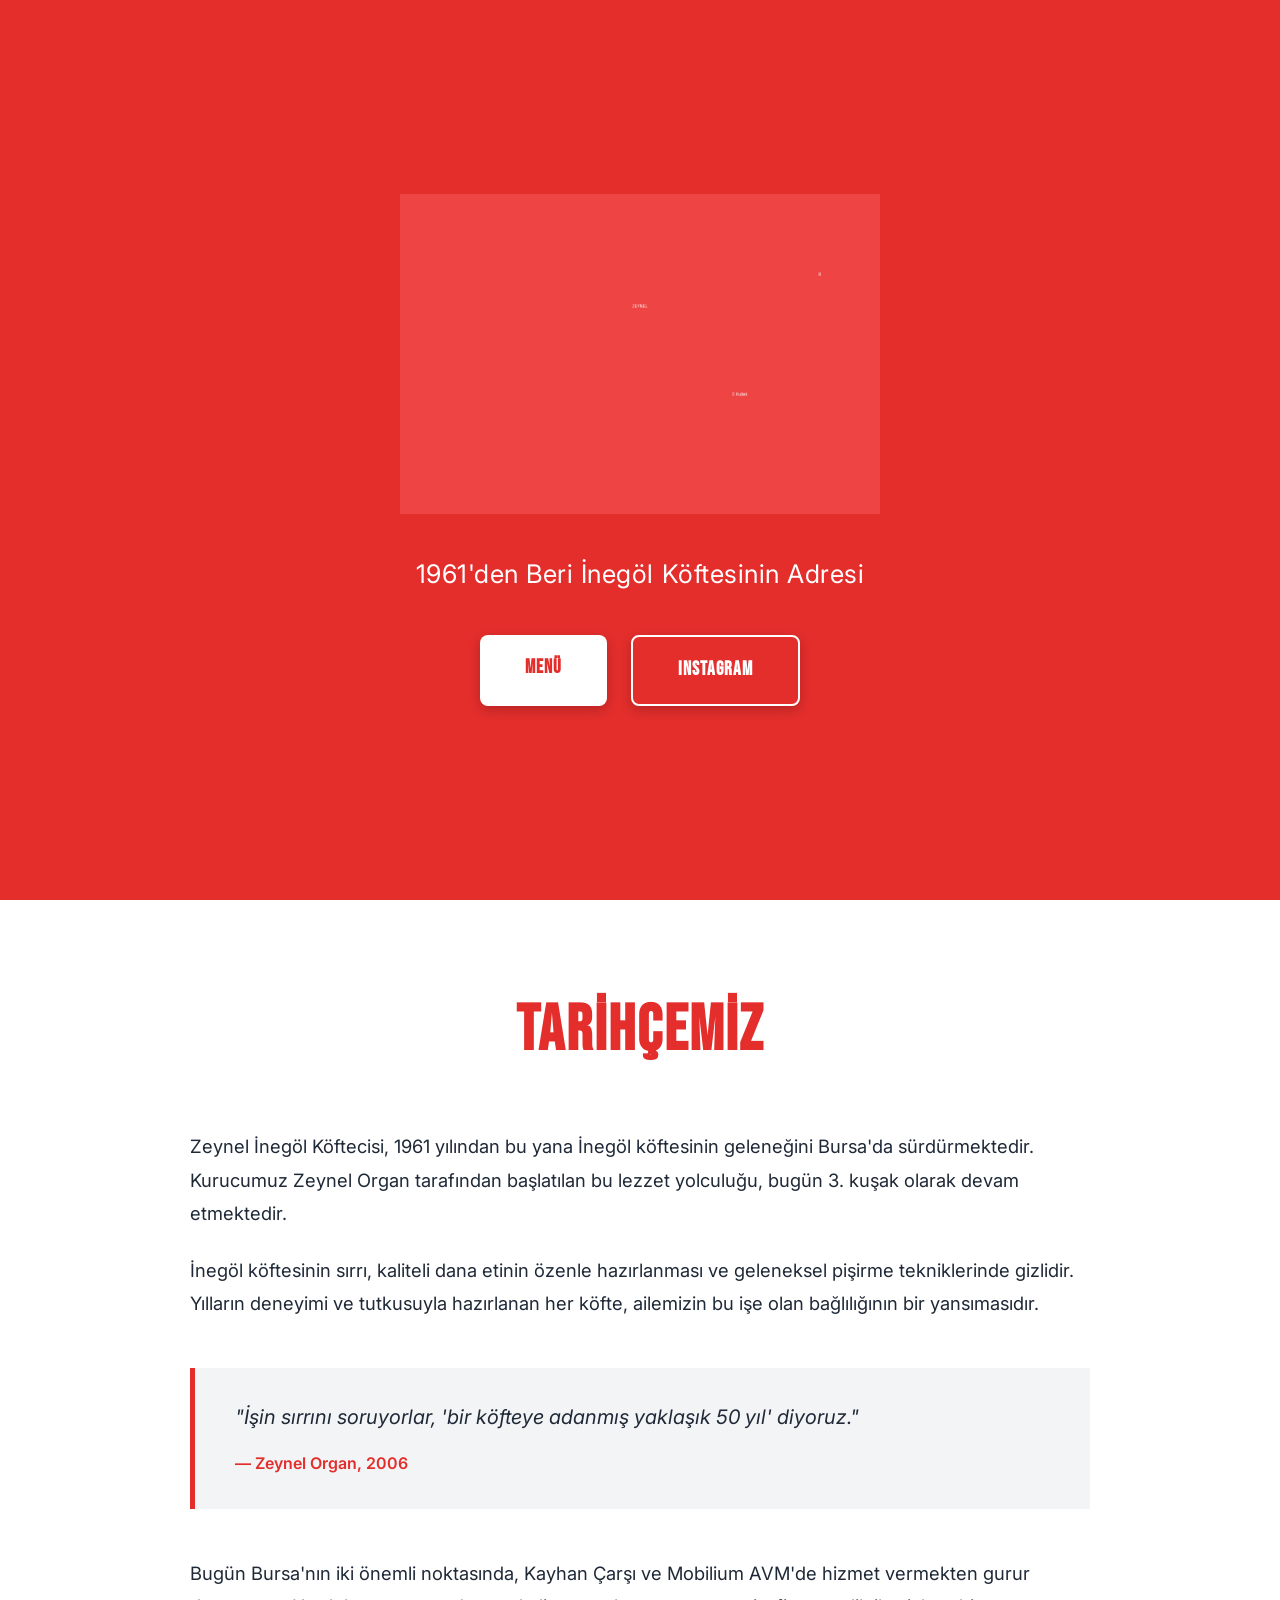
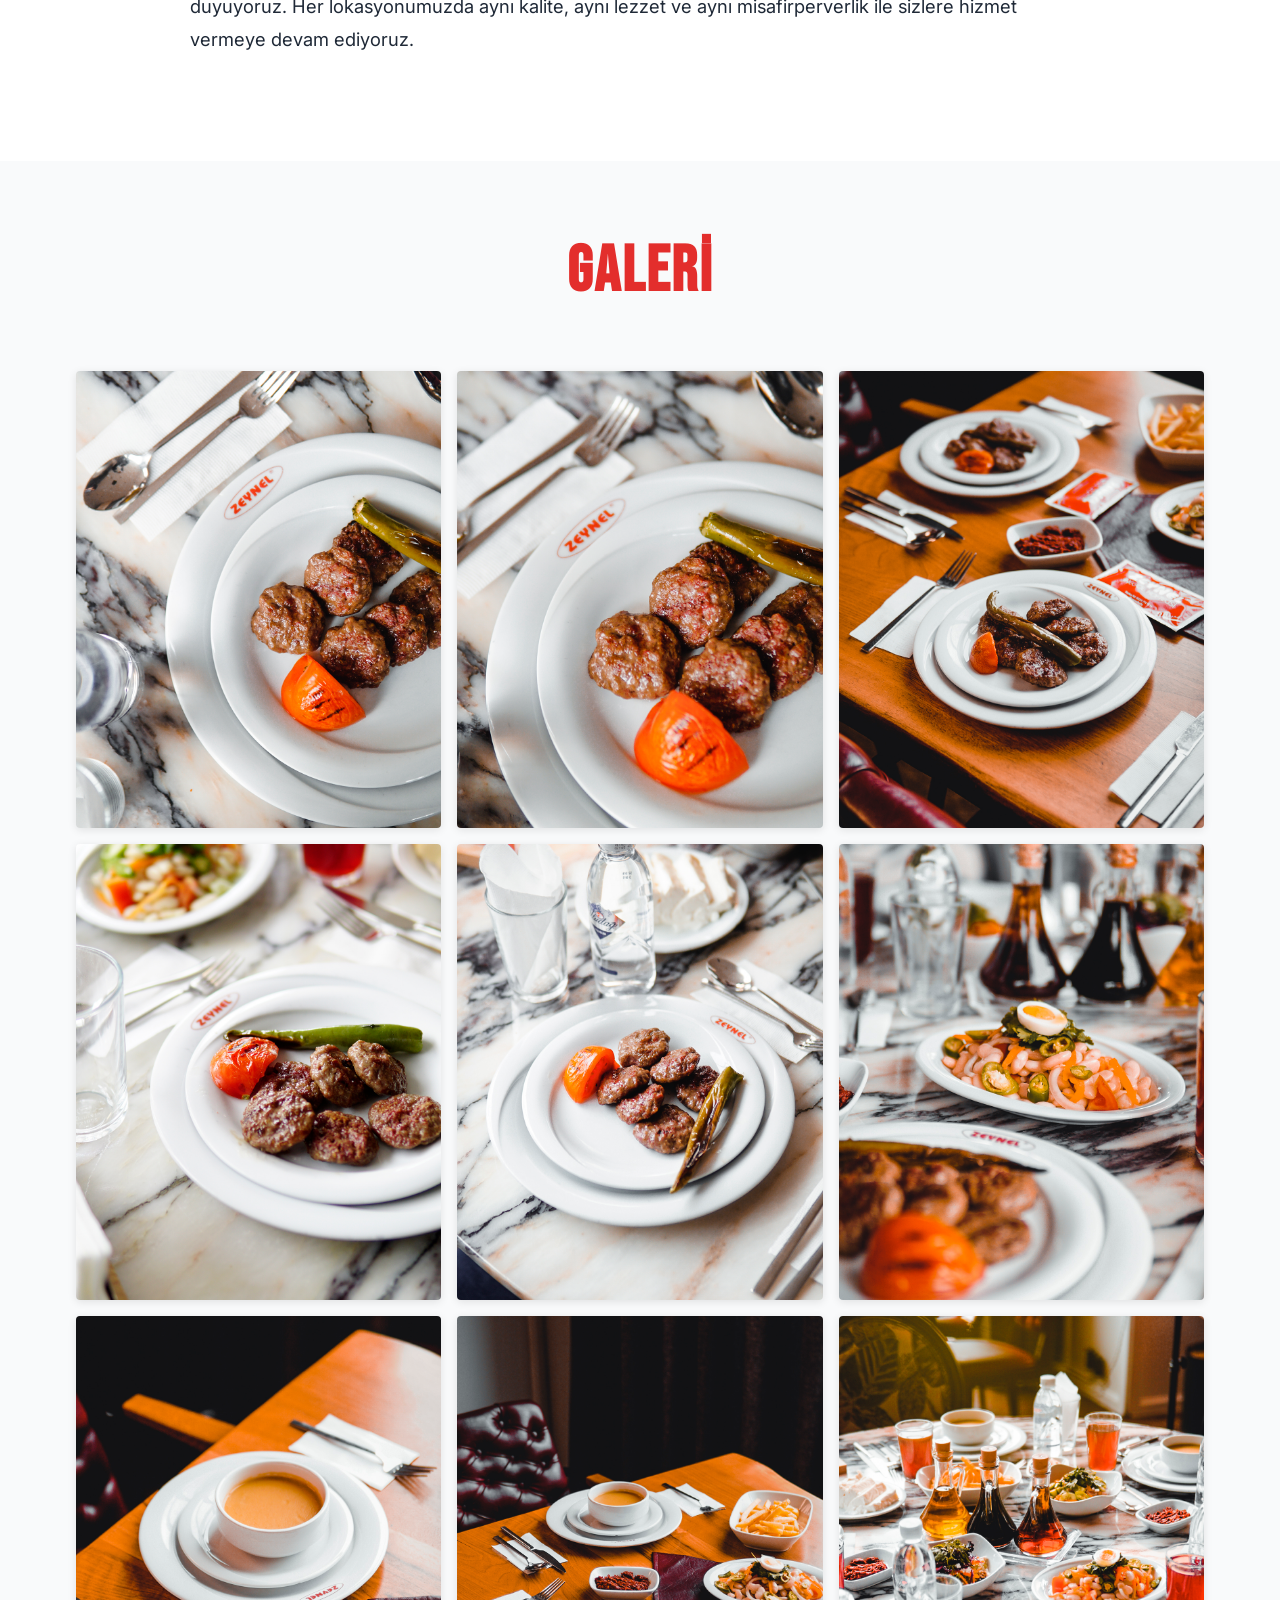
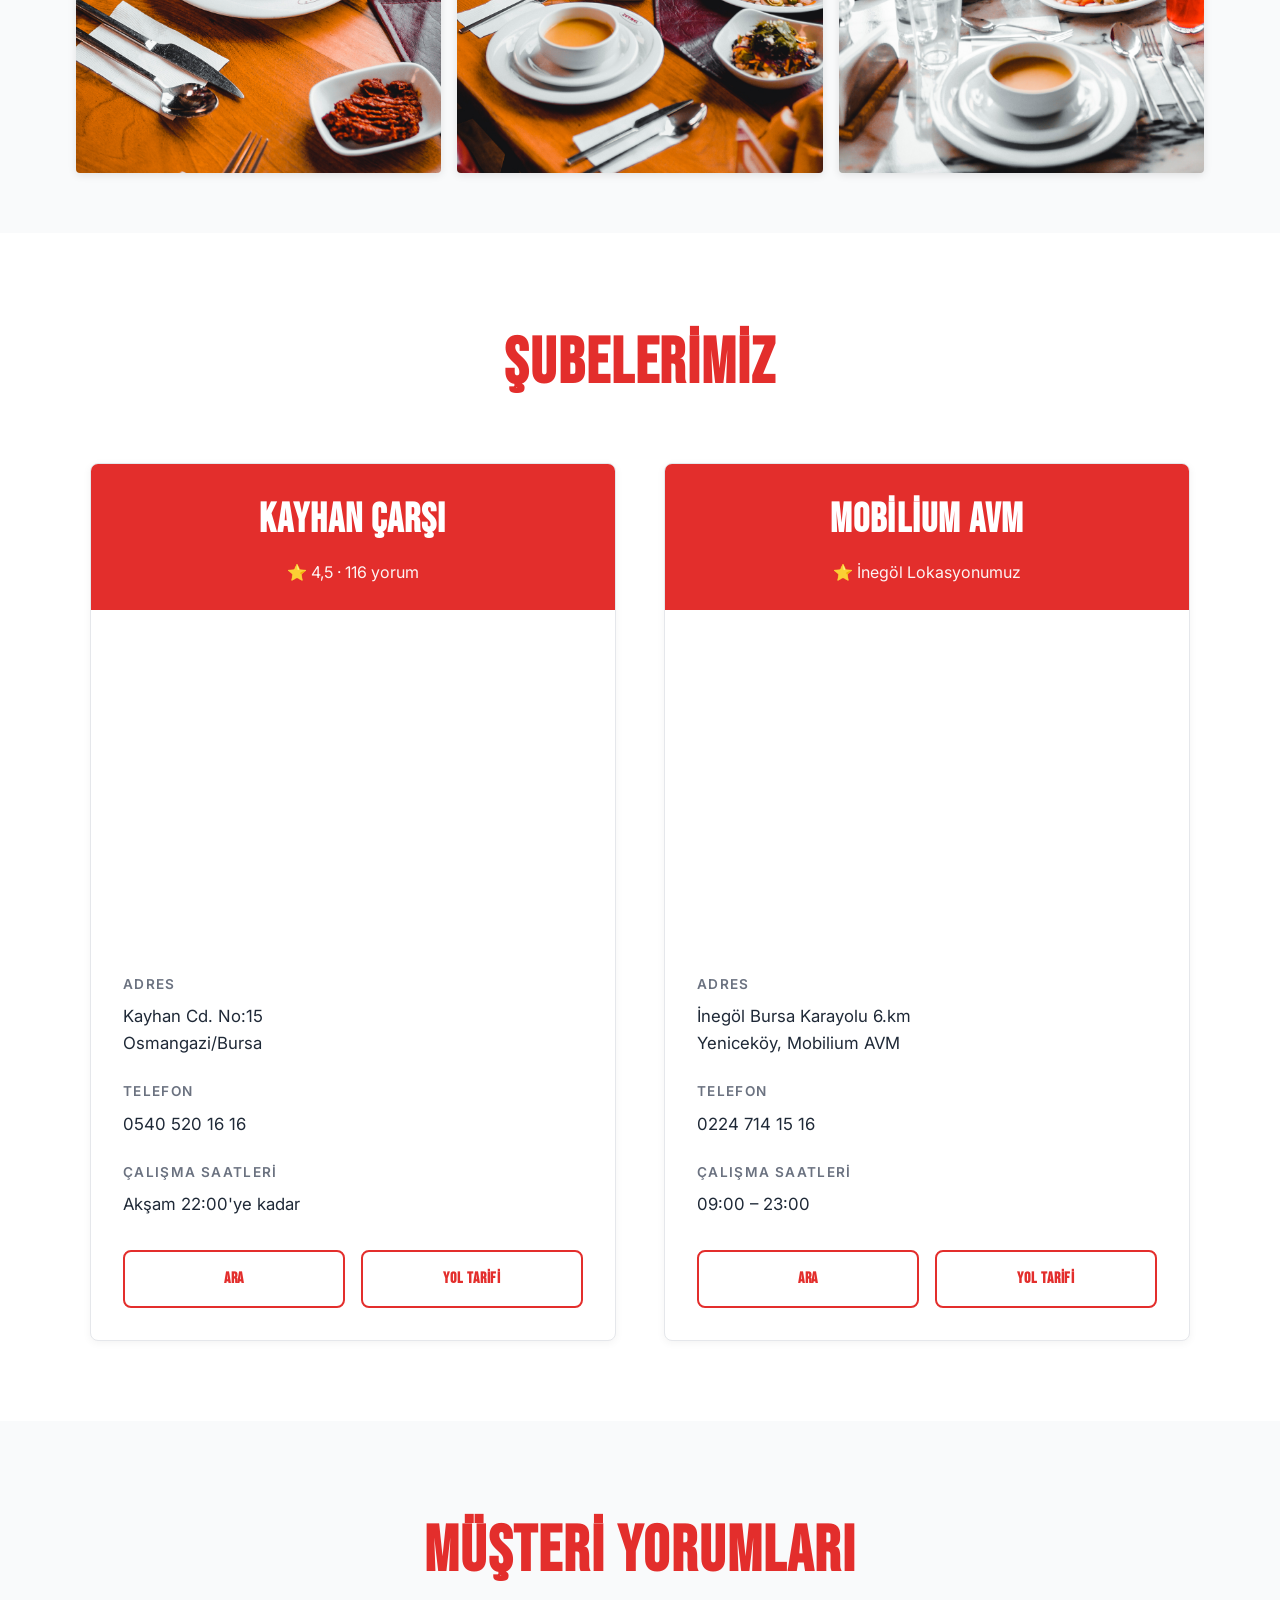
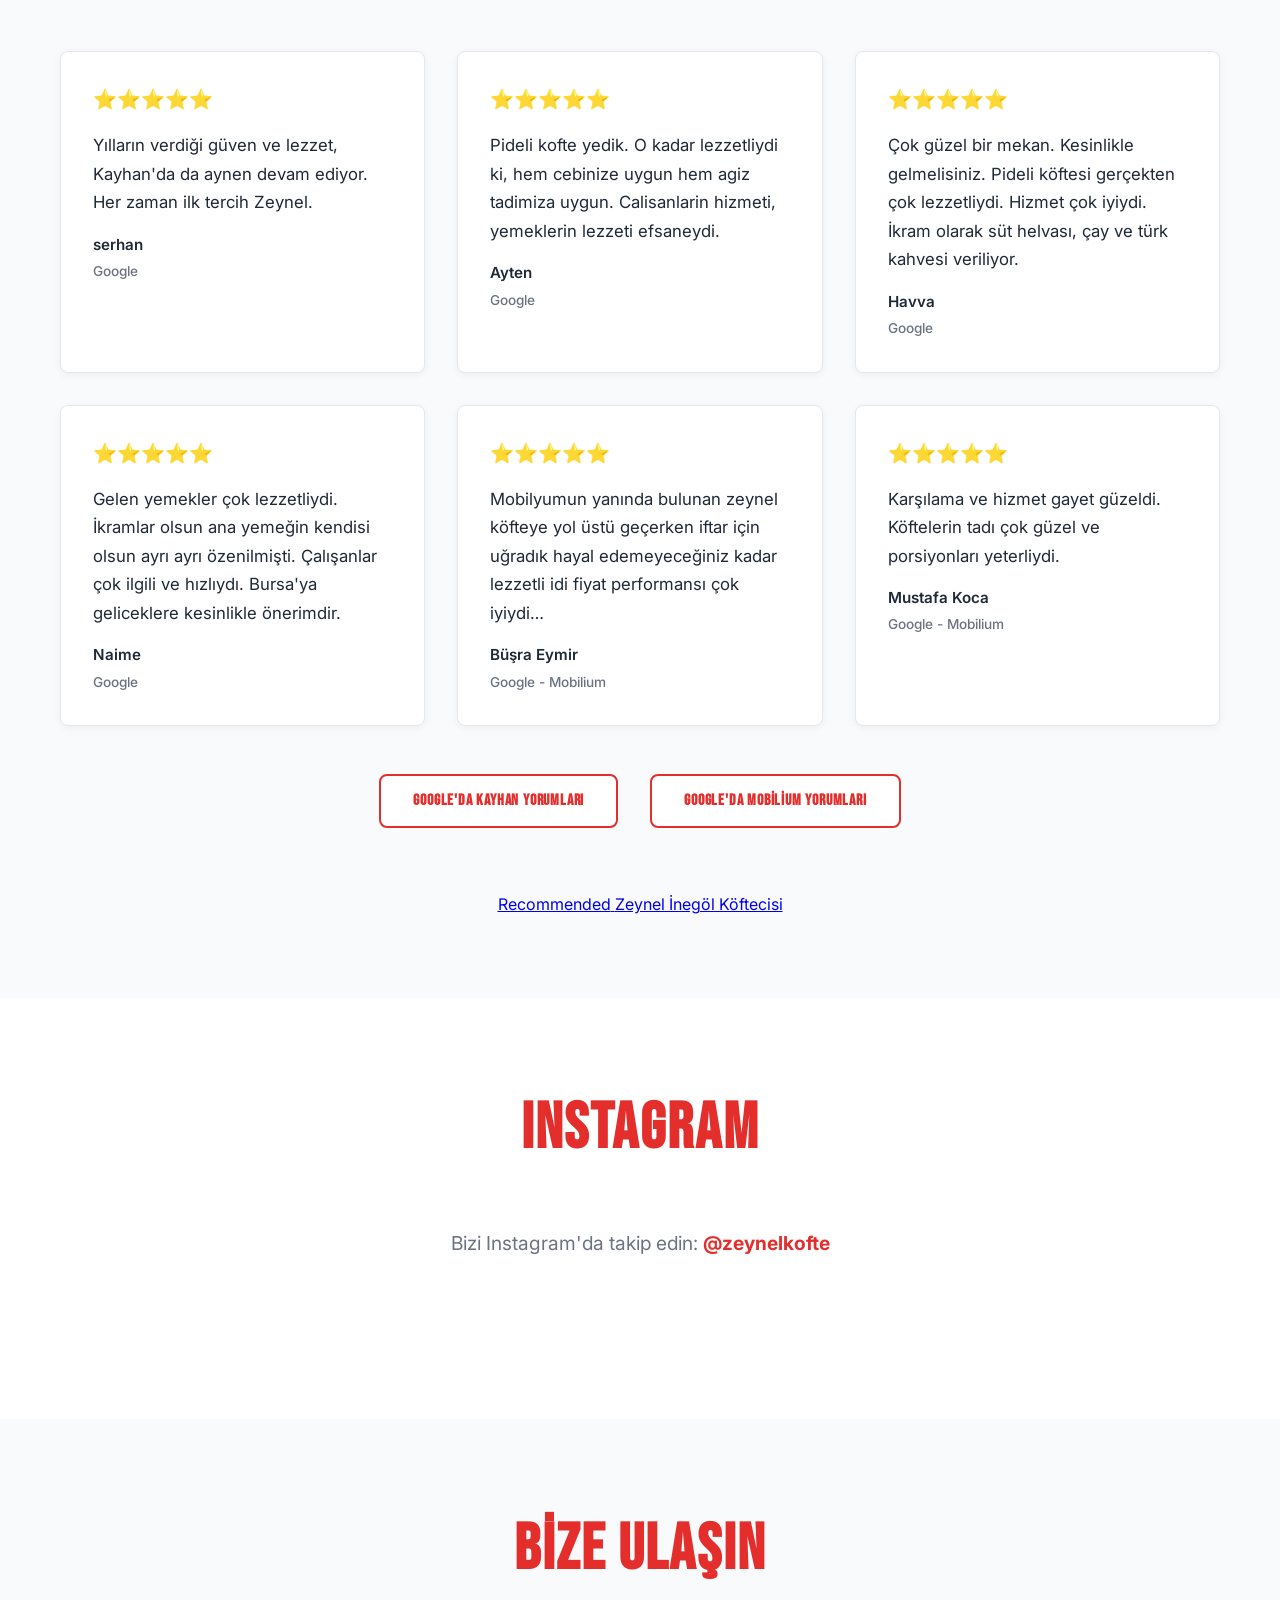
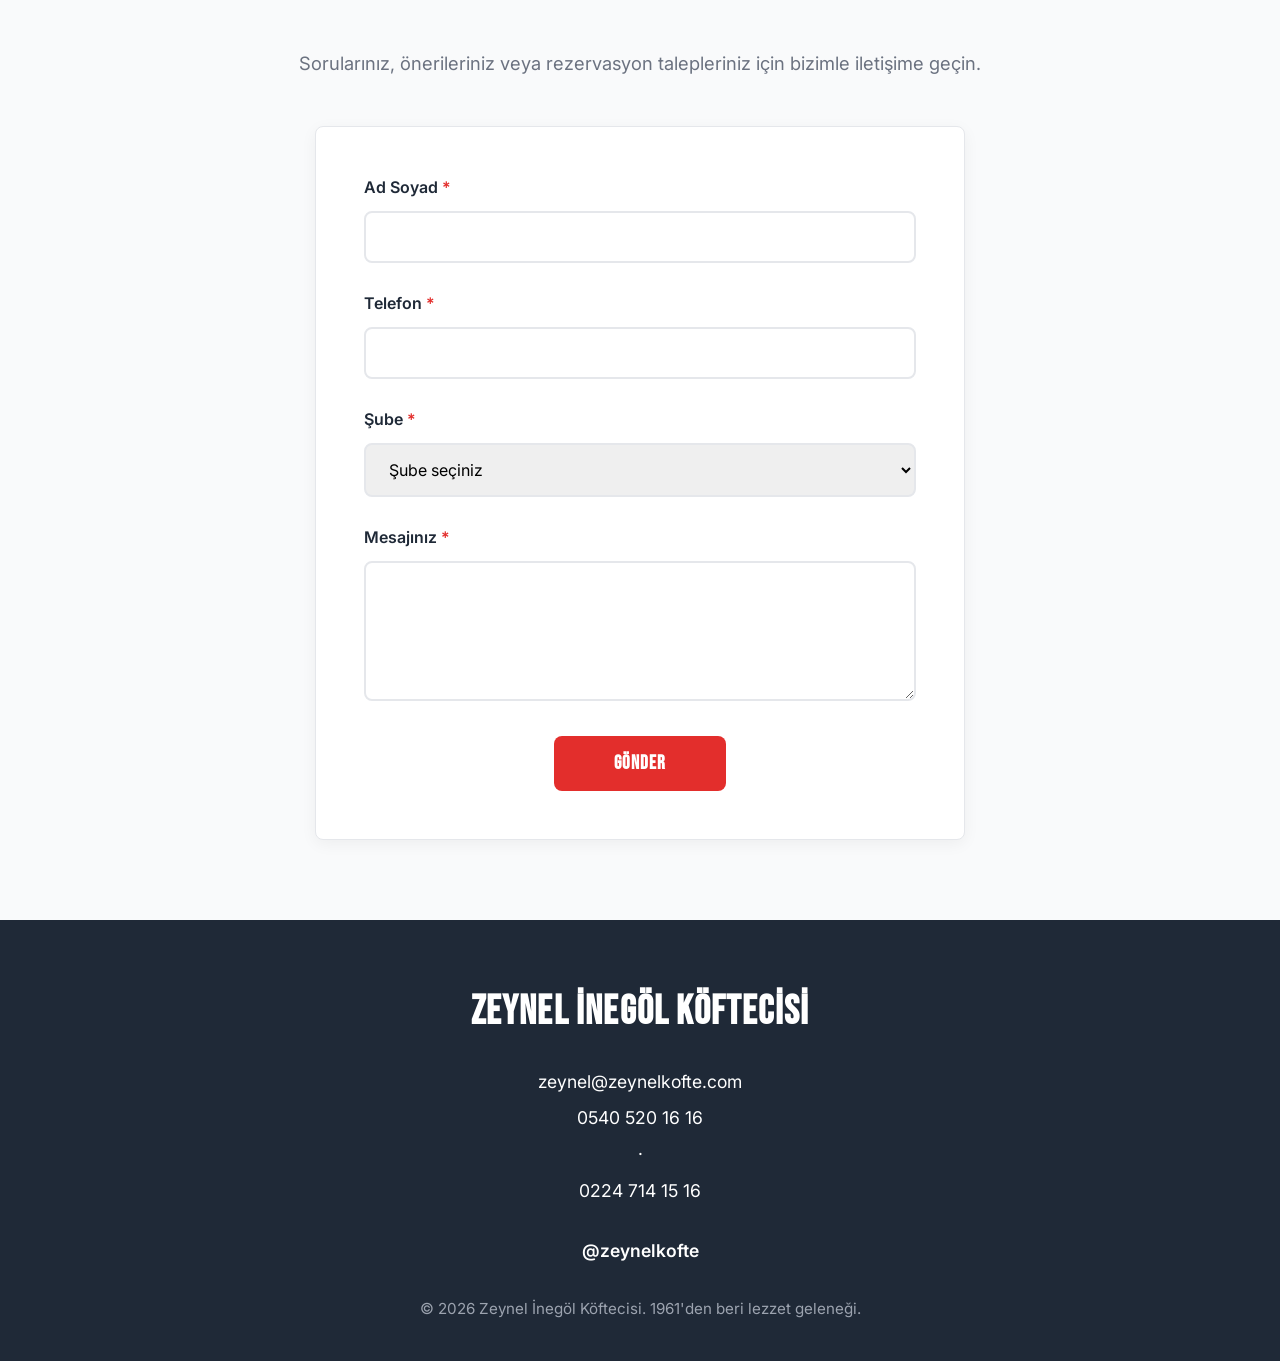
==== commit 06893a21: "Update hero logo CSS for square format - Set max-width to min(70vw, 480px) for square logo - Prepare" ====
--- a/index.html
+++ b/index.html
@@ -82,7 +82,7 @@
         }
         
         .hero-logo {
-            max-width: min(85vw, 900px);
+            max-width: min(70vw, 480px);
             width: 100%;
             height: auto;
             margin-bottom: 2.5rem;
@@ -744,7 +744,7 @@
 <body>
     <!-- Hero Section -->
     <section class="hero">
-        <img src="img/zeynel-wordmark.jpg" alt="Zeynel İnegöl Köftecisi" class="hero-logo">
+        <img src="img/zeynel-logo.jpg" alt="Zeynel İnegöl Köftecisi" class="hero-logo">
         <p class="hero-tagline">1961'den Beri İnegöl Köftesinin Adresi</p>
         <div class="hero-cta">
             <a href="https://zeynelmenu.com" class="cta-button" target="_blank" rel="noopener">Menü</a>
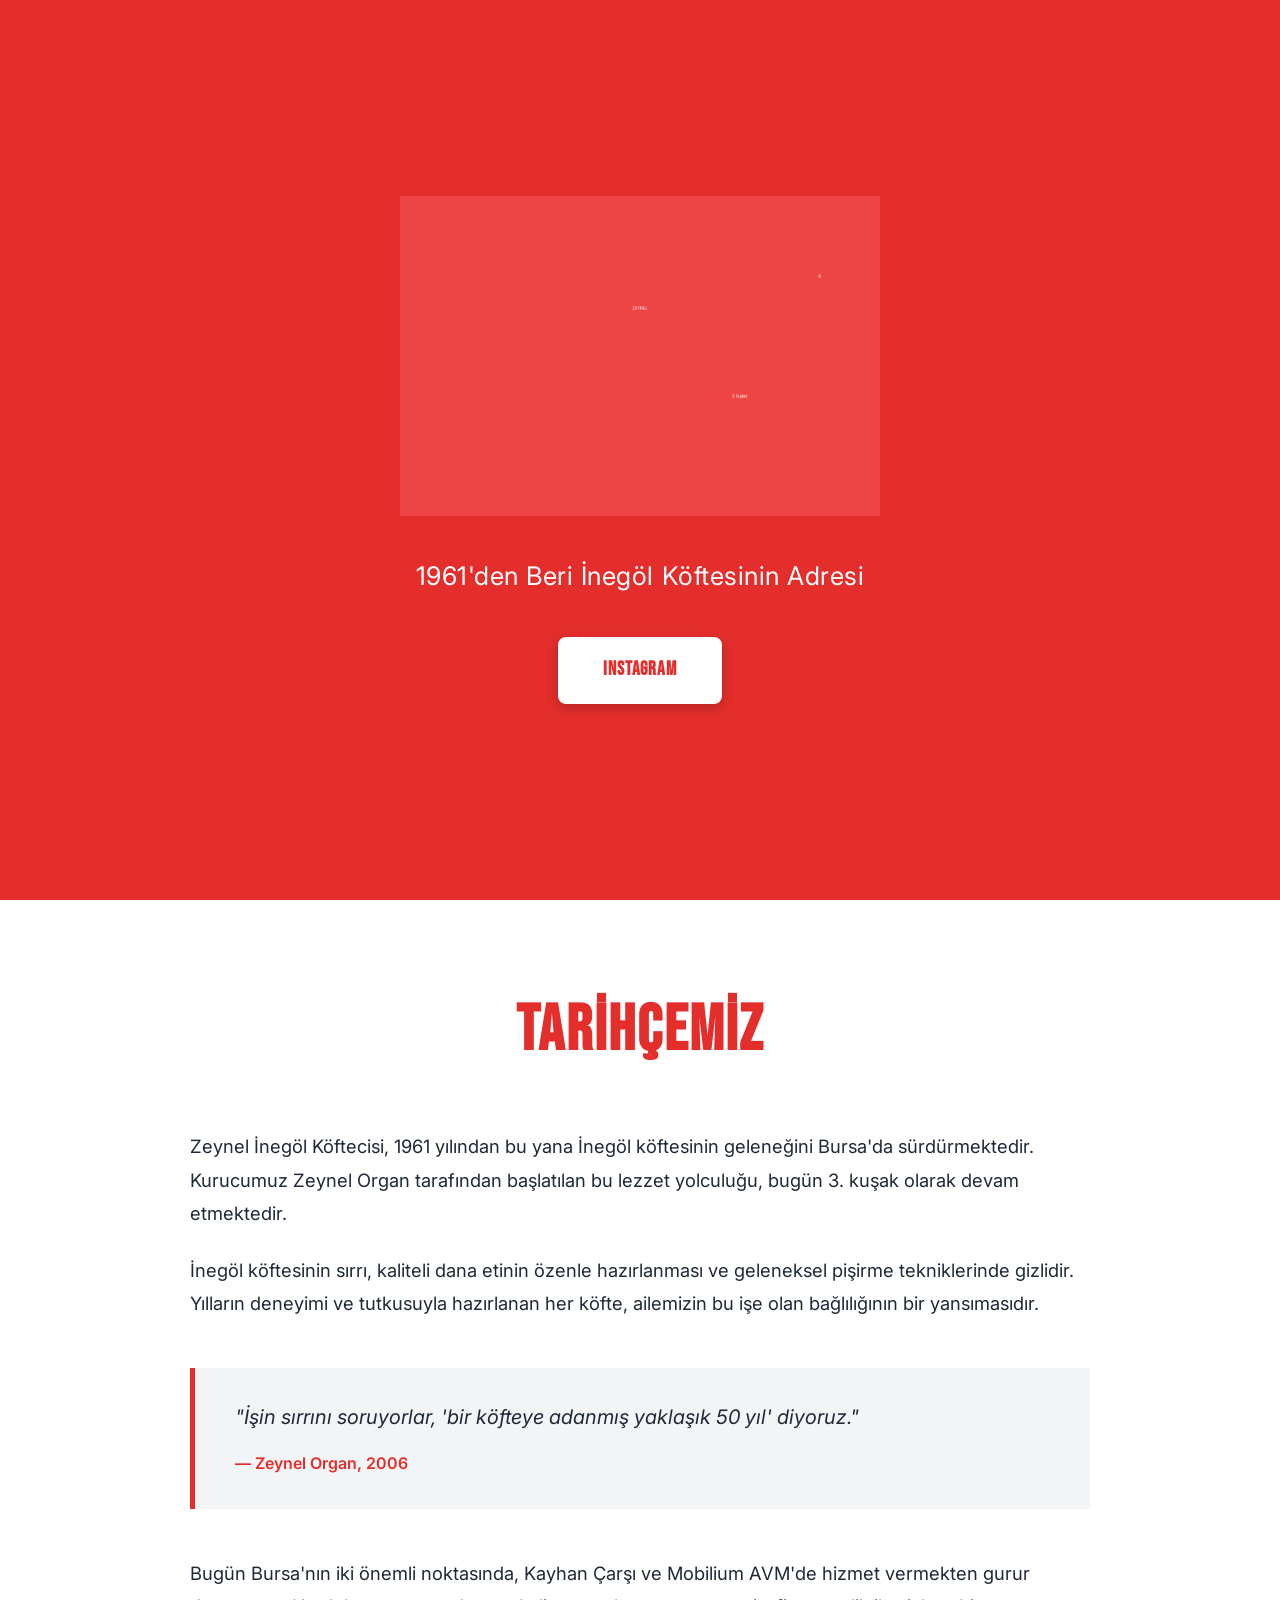
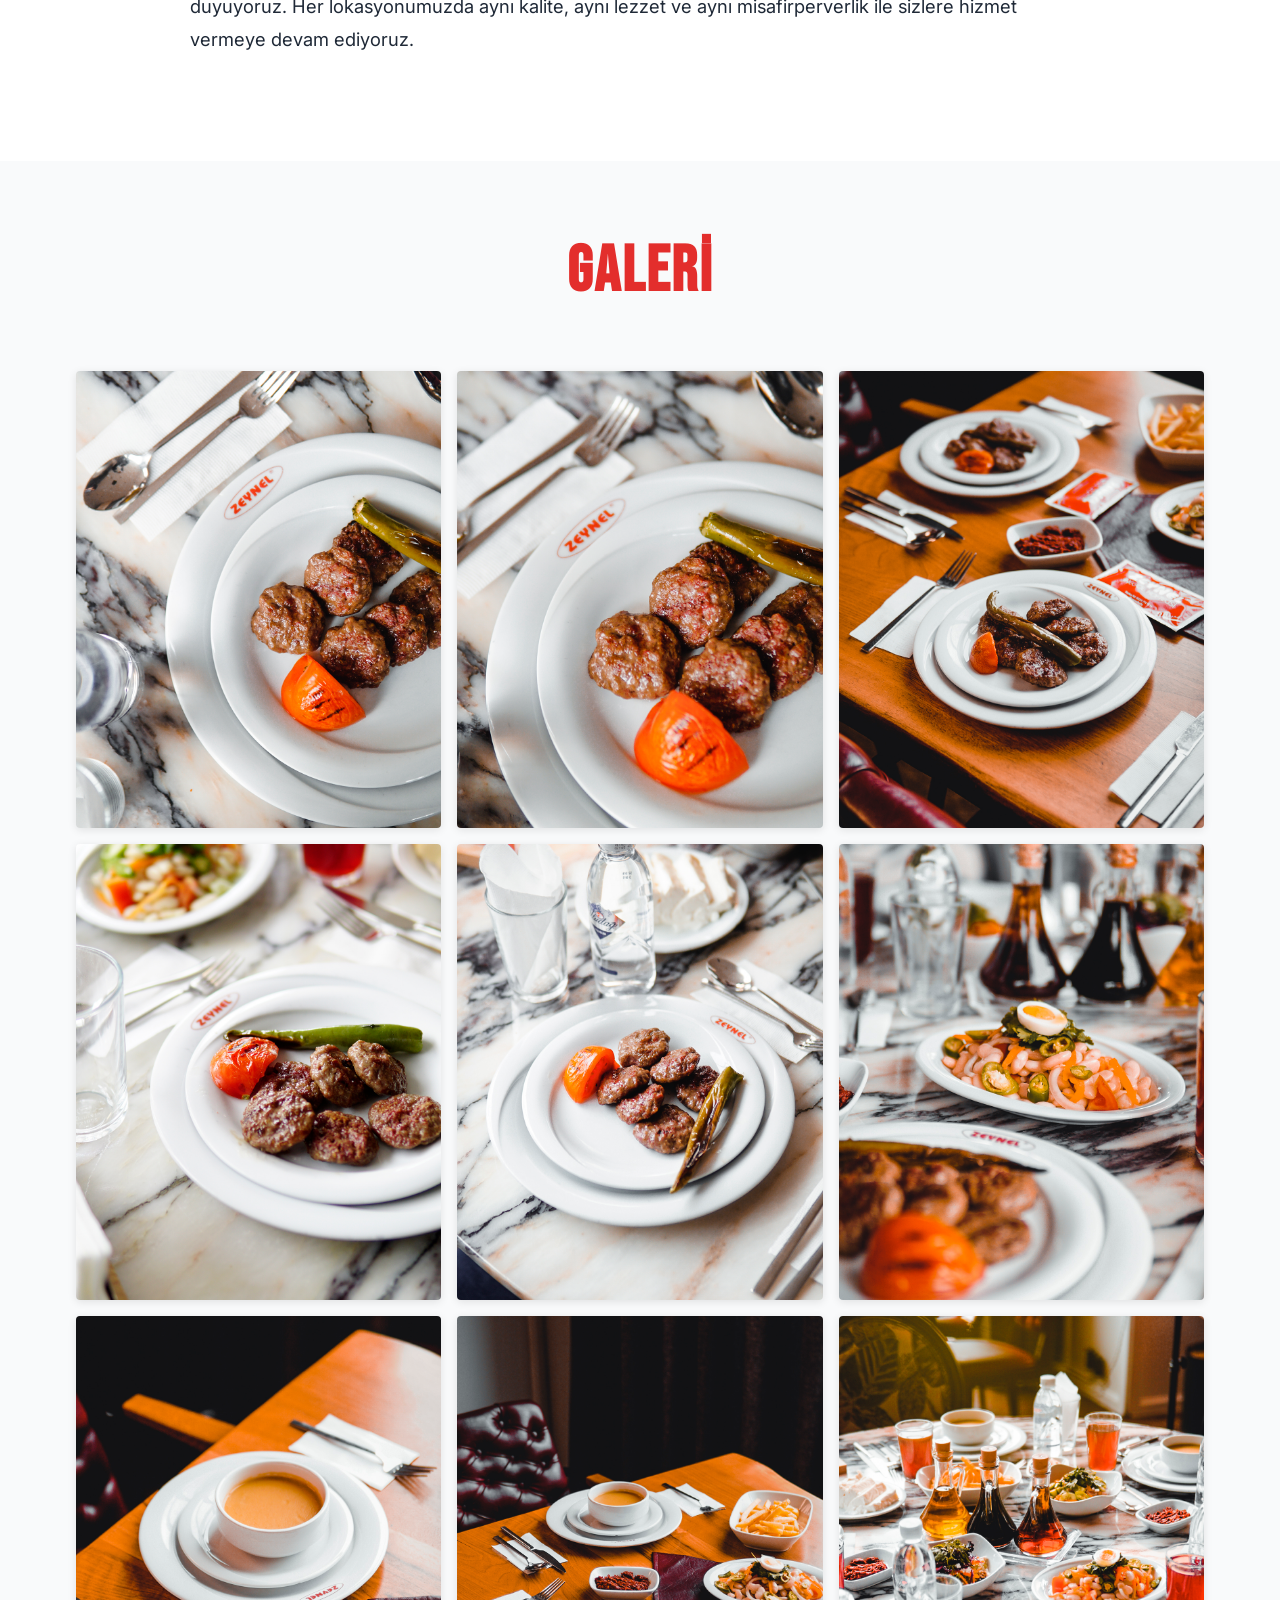
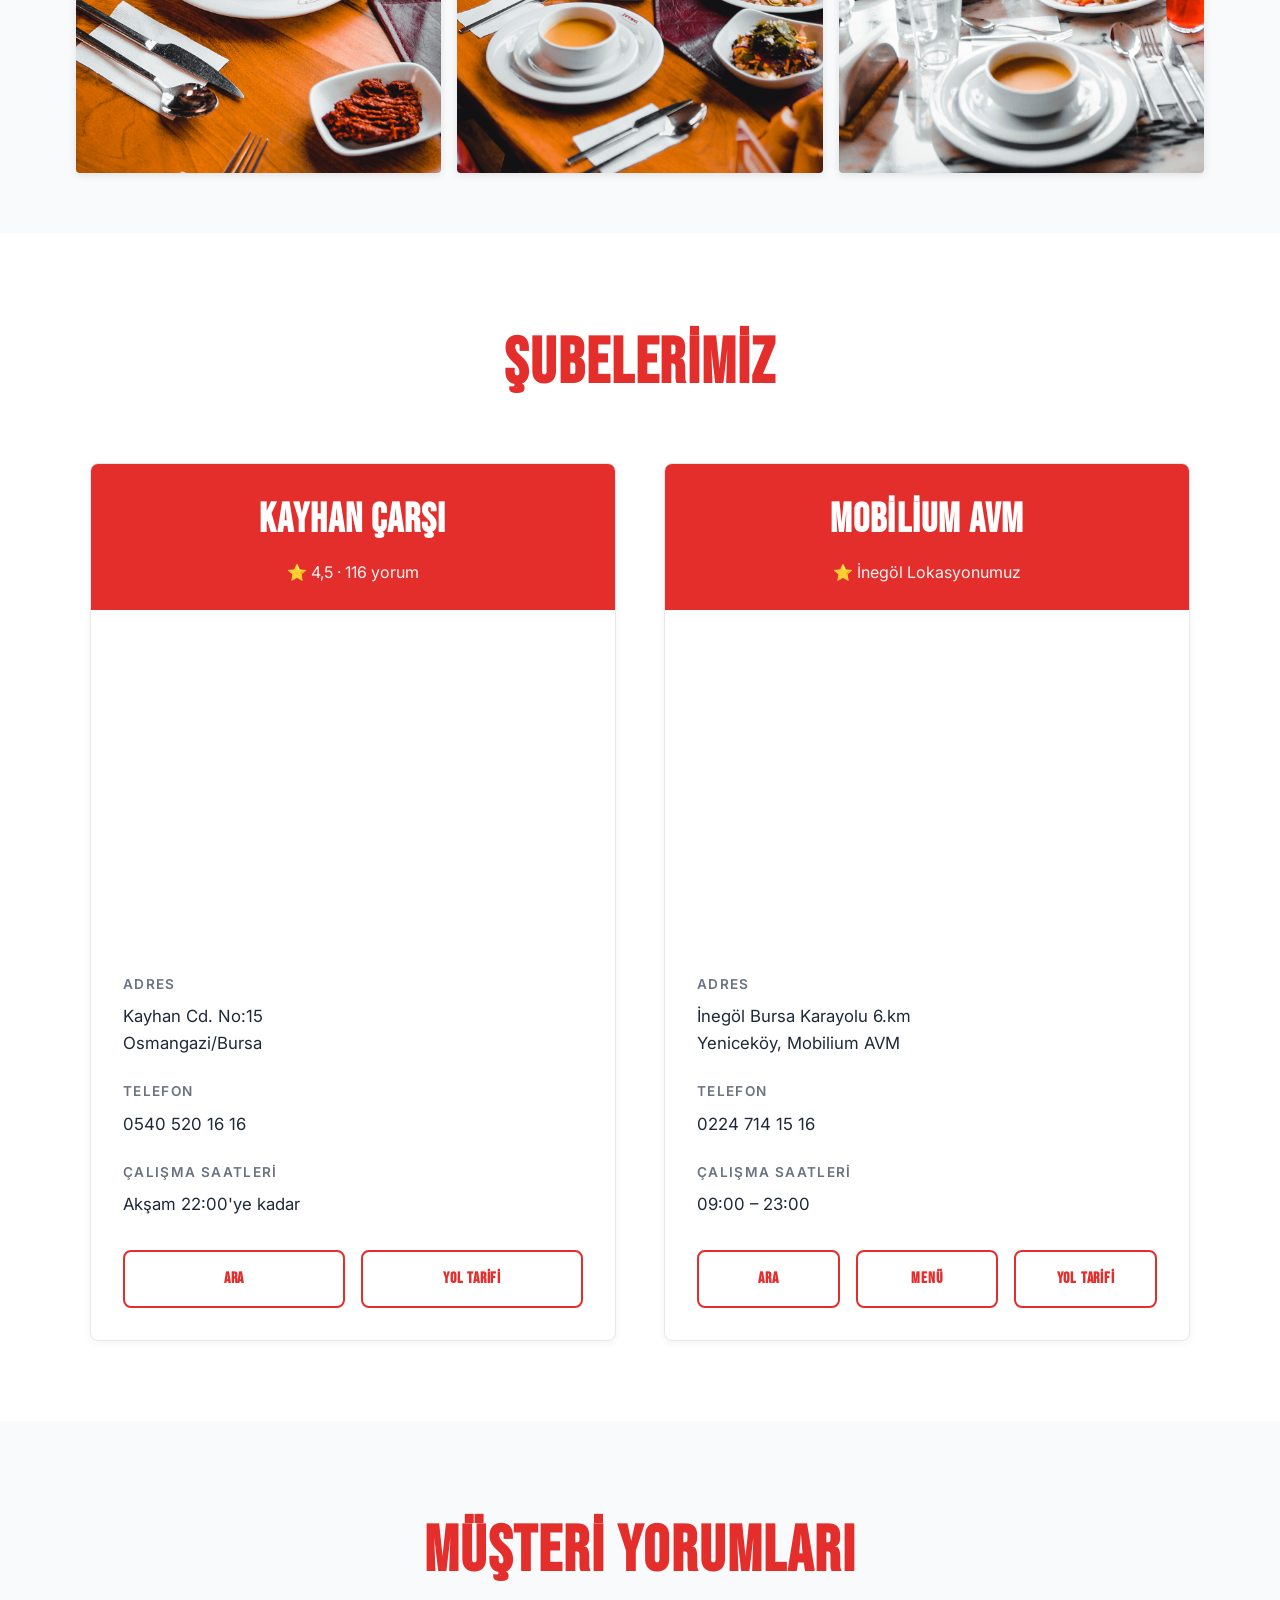
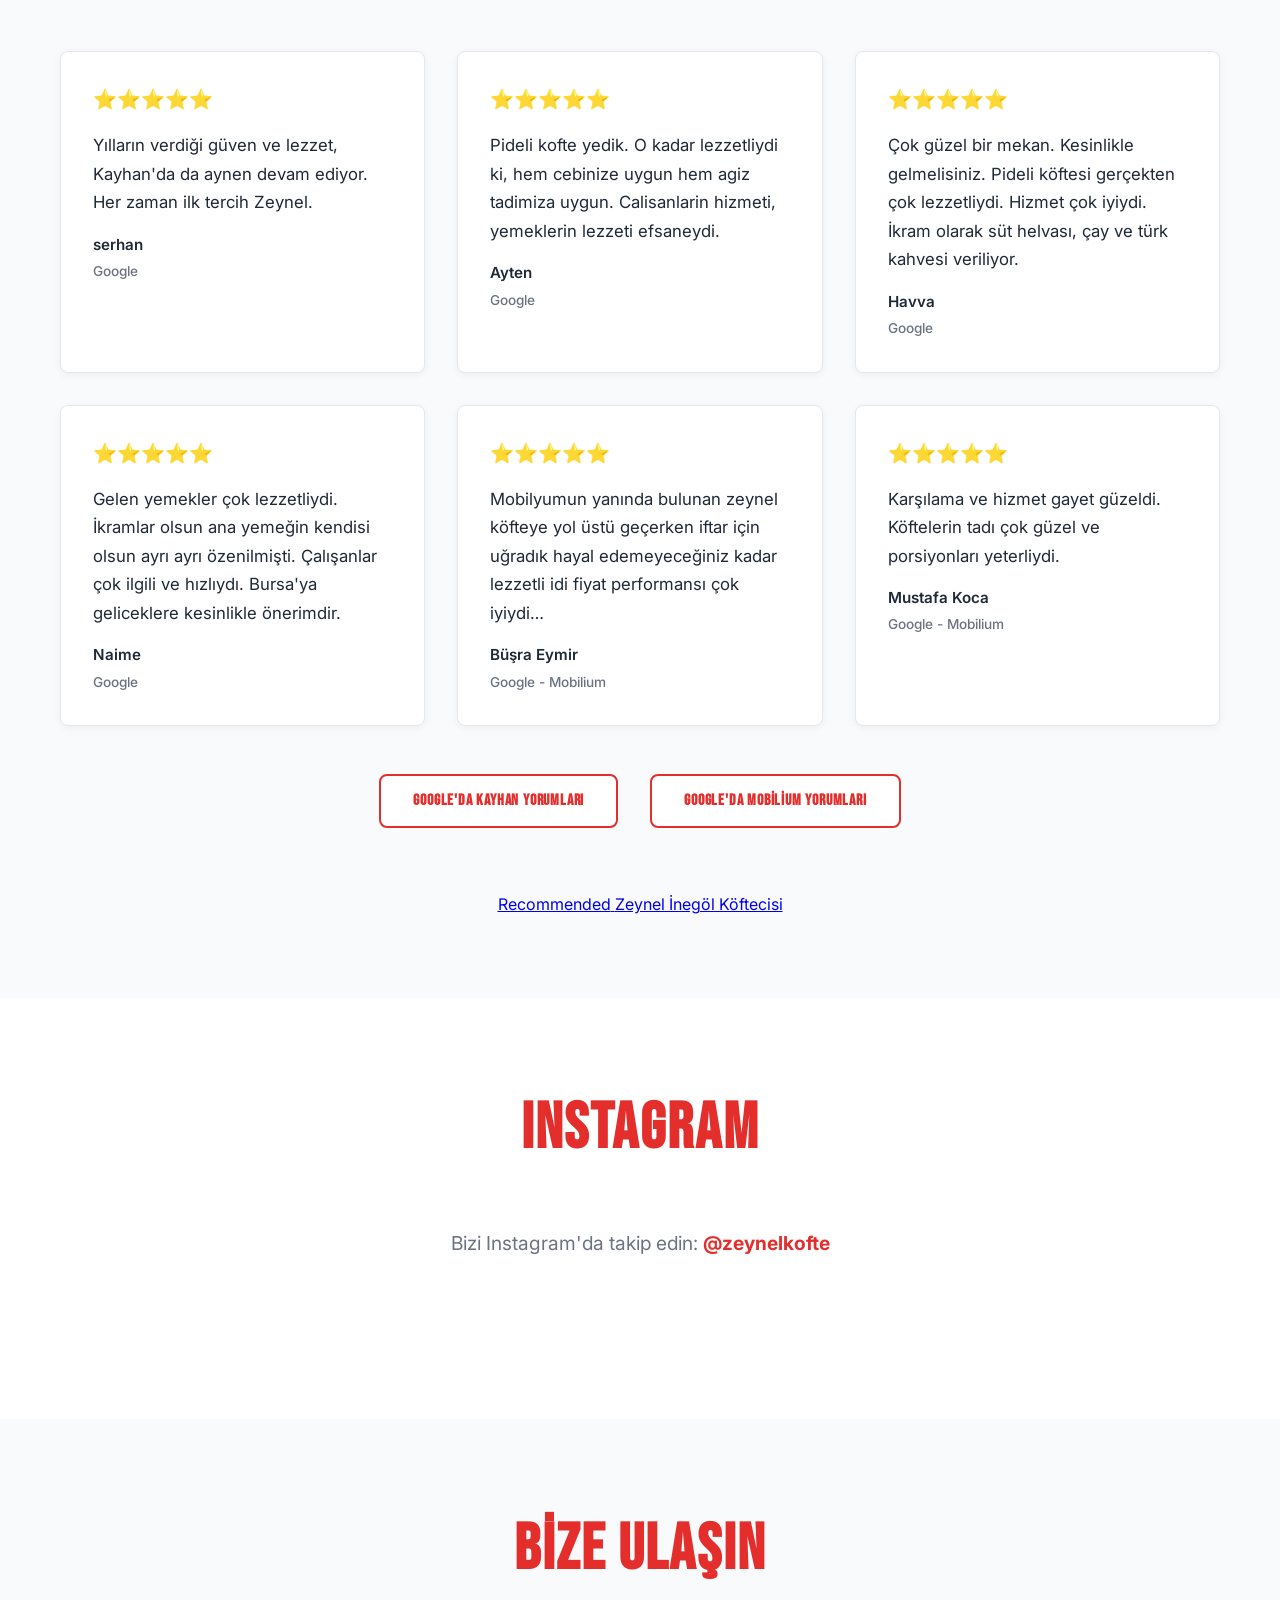
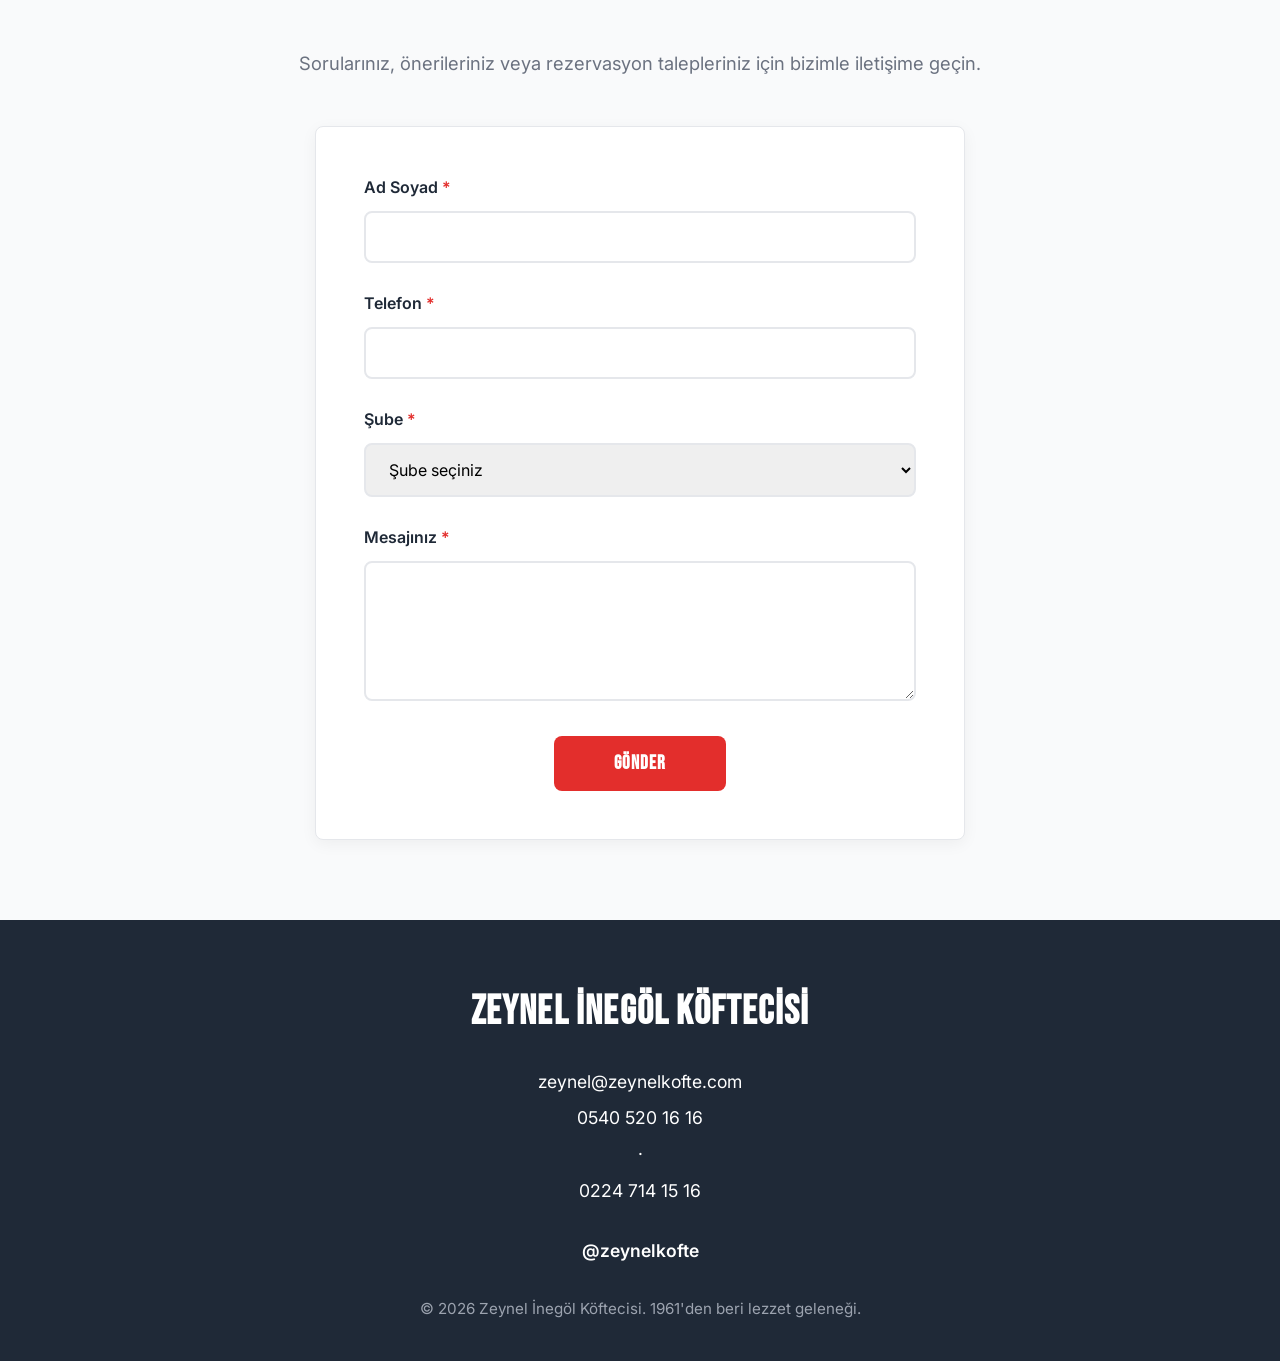
==== commit 6bef603f: "Separate menu links per location: Mobilium only - Remove hero menu button (was pointing to zeynelmen" ====
--- a/index.html
+++ b/index.html
@@ -686,7 +686,6 @@
             "longitude": "29.0652"
         },
         "url": "https://zeynelkofte.com",
-        "menu": "https://zeynelmenu.com",
         "servesCuisine": "Turkish",
         "priceRange": "$$",
         "aggregateRating": {
@@ -720,7 +719,7 @@
             "longitude": "29.4443197"
         },
         "url": "https://zeynelkofte.com",
-        "menu": "https://zeynelmenu.com",
+        "menu": "https://menucebimde.com/?menuid=0LKC7M",
         "servesCuisine": "Turkish",
         "priceRange": "$$",
         "openingHoursSpecification": {
@@ -747,8 +746,7 @@
         <img src="img/zeynel-logo.jpg" alt="Zeynel İnegöl Köftecisi" class="hero-logo">
         <p class="hero-tagline">1961'den Beri İnegöl Köftesinin Adresi</p>
         <div class="hero-cta">
-            <a href="https://zeynelmenu.com" class="cta-button" target="_blank" rel="noopener">Menü</a>
-            <a href="https://www.instagram.com/zeynelkofte/" class="cta-button secondary" target="_blank" rel="noopener">Instagram</a>
+            <a href="https://www.instagram.com/zeynelkofte/" class="cta-button" target="_blank" rel="noopener">Instagram</a>
         </div>
     </section>
     
@@ -871,6 +869,7 @@
                         </div>
                         <div class="location-actions">
                             <a href="tel:+902247141516" class="location-button">Ara</a>
+                            <a href="https://menucebimde.com/?menuid=0LKC7M" class="location-button" target="_blank" rel="noopener">Menü</a>
                             <a href="https://www.google.com/maps/place/Zeynel+%C4%B0neg%C3%B6l+K%C3%B6ftecisi/@40.1182105,29.4443197,17z" class="location-button" target="_blank" rel="noopener">Yol Tarifi</a>
                         </div>
                     </div>
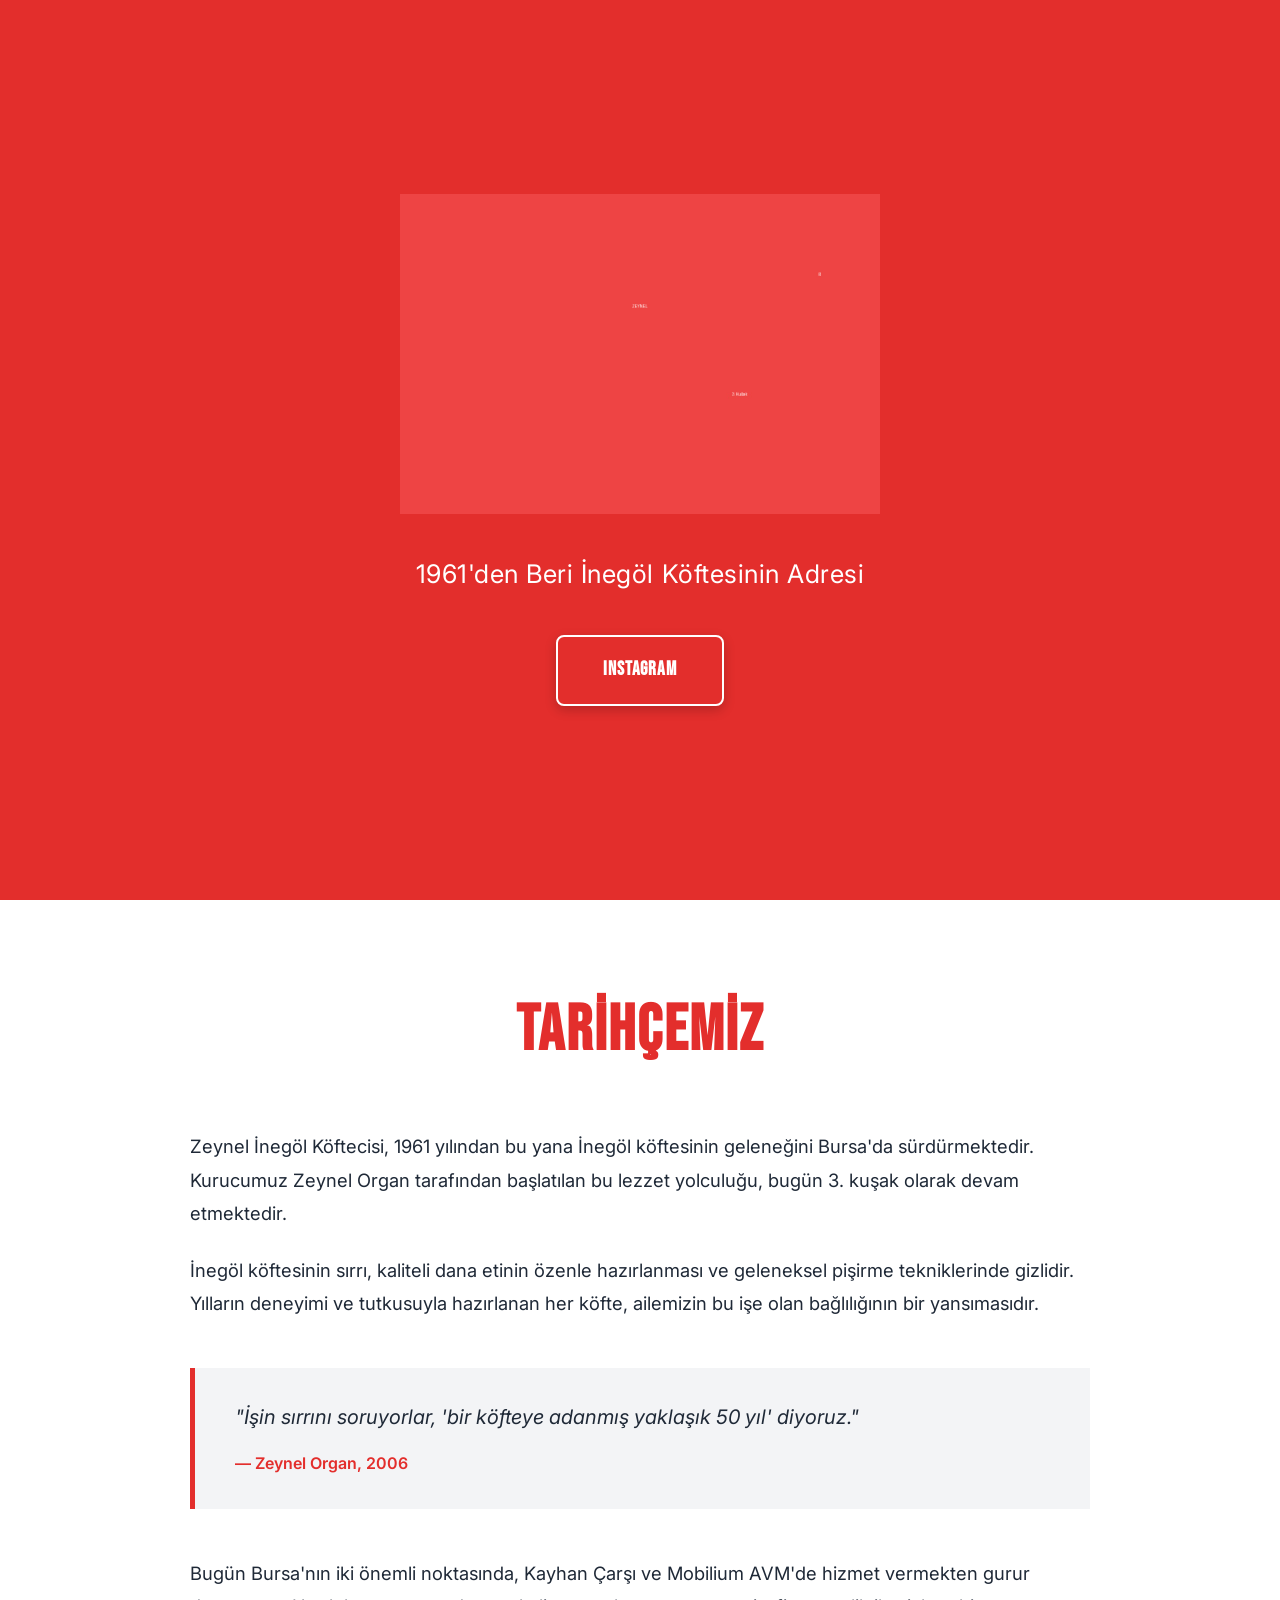
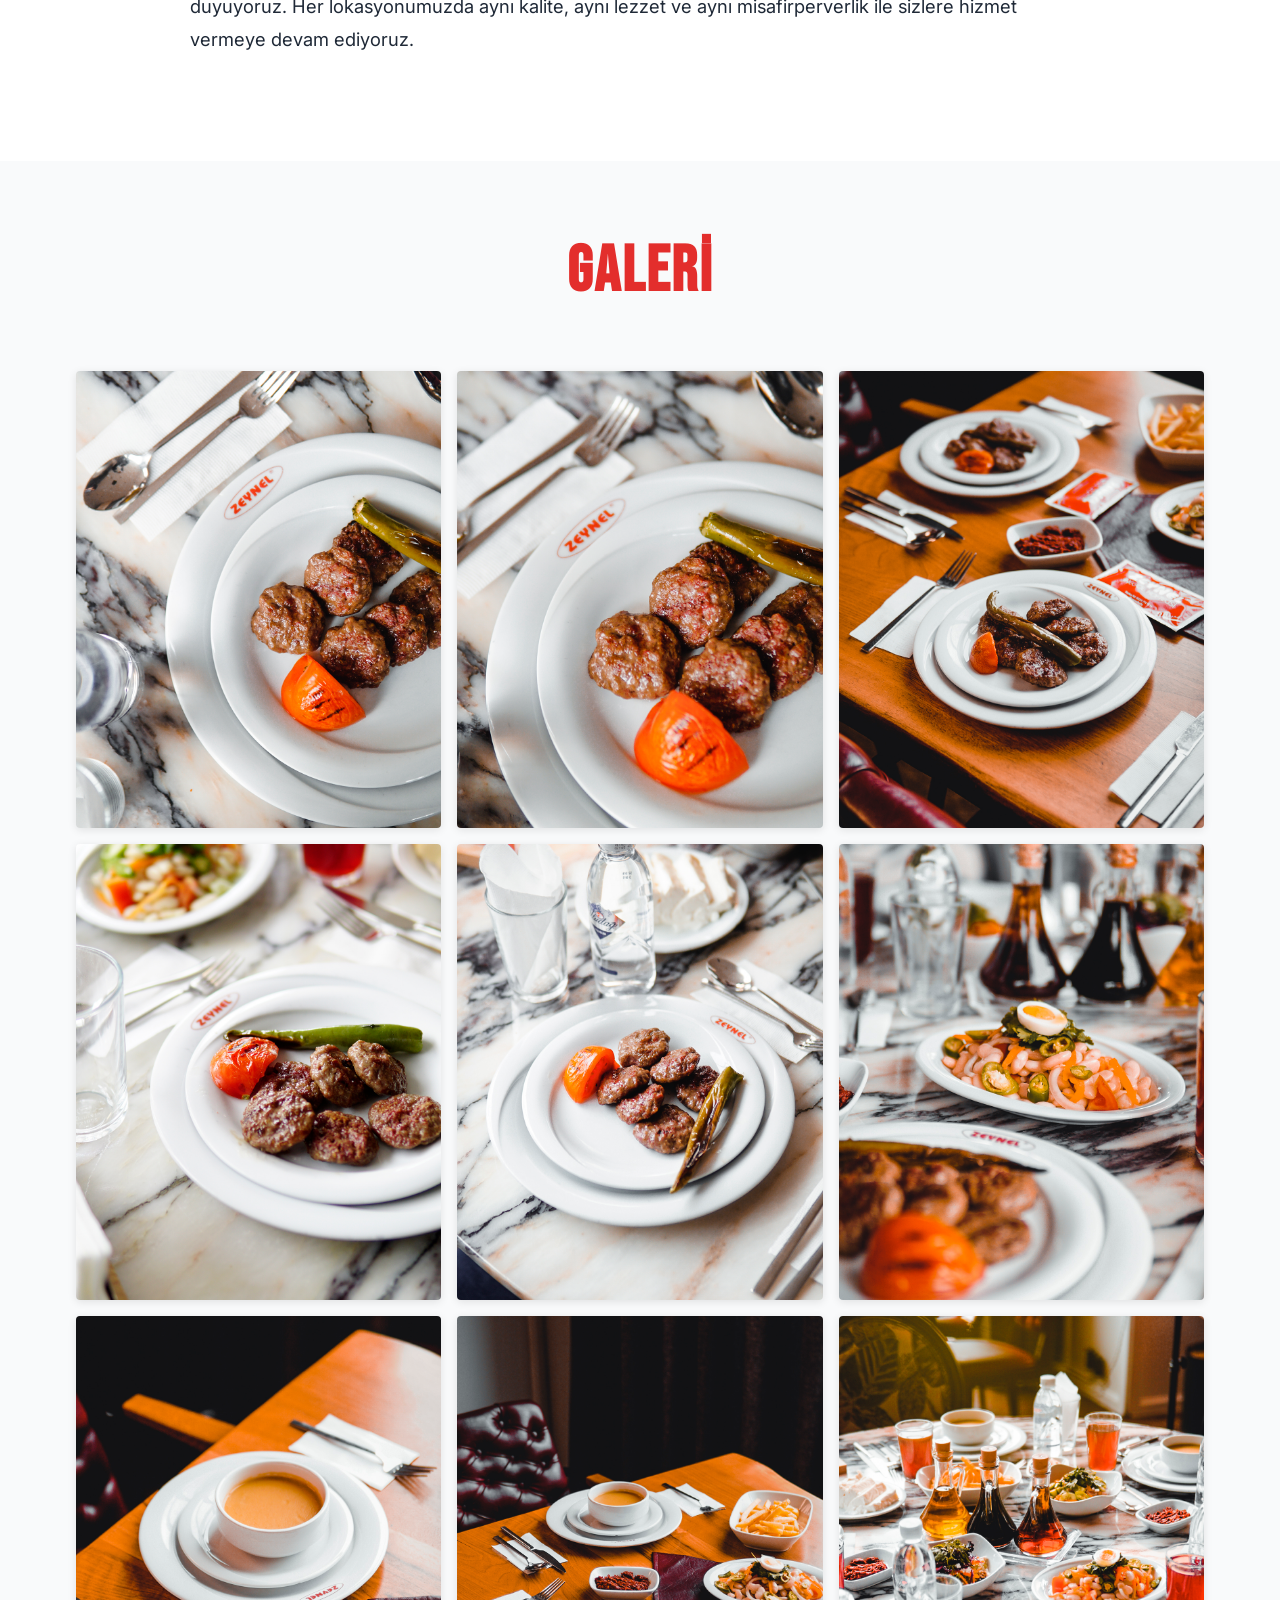
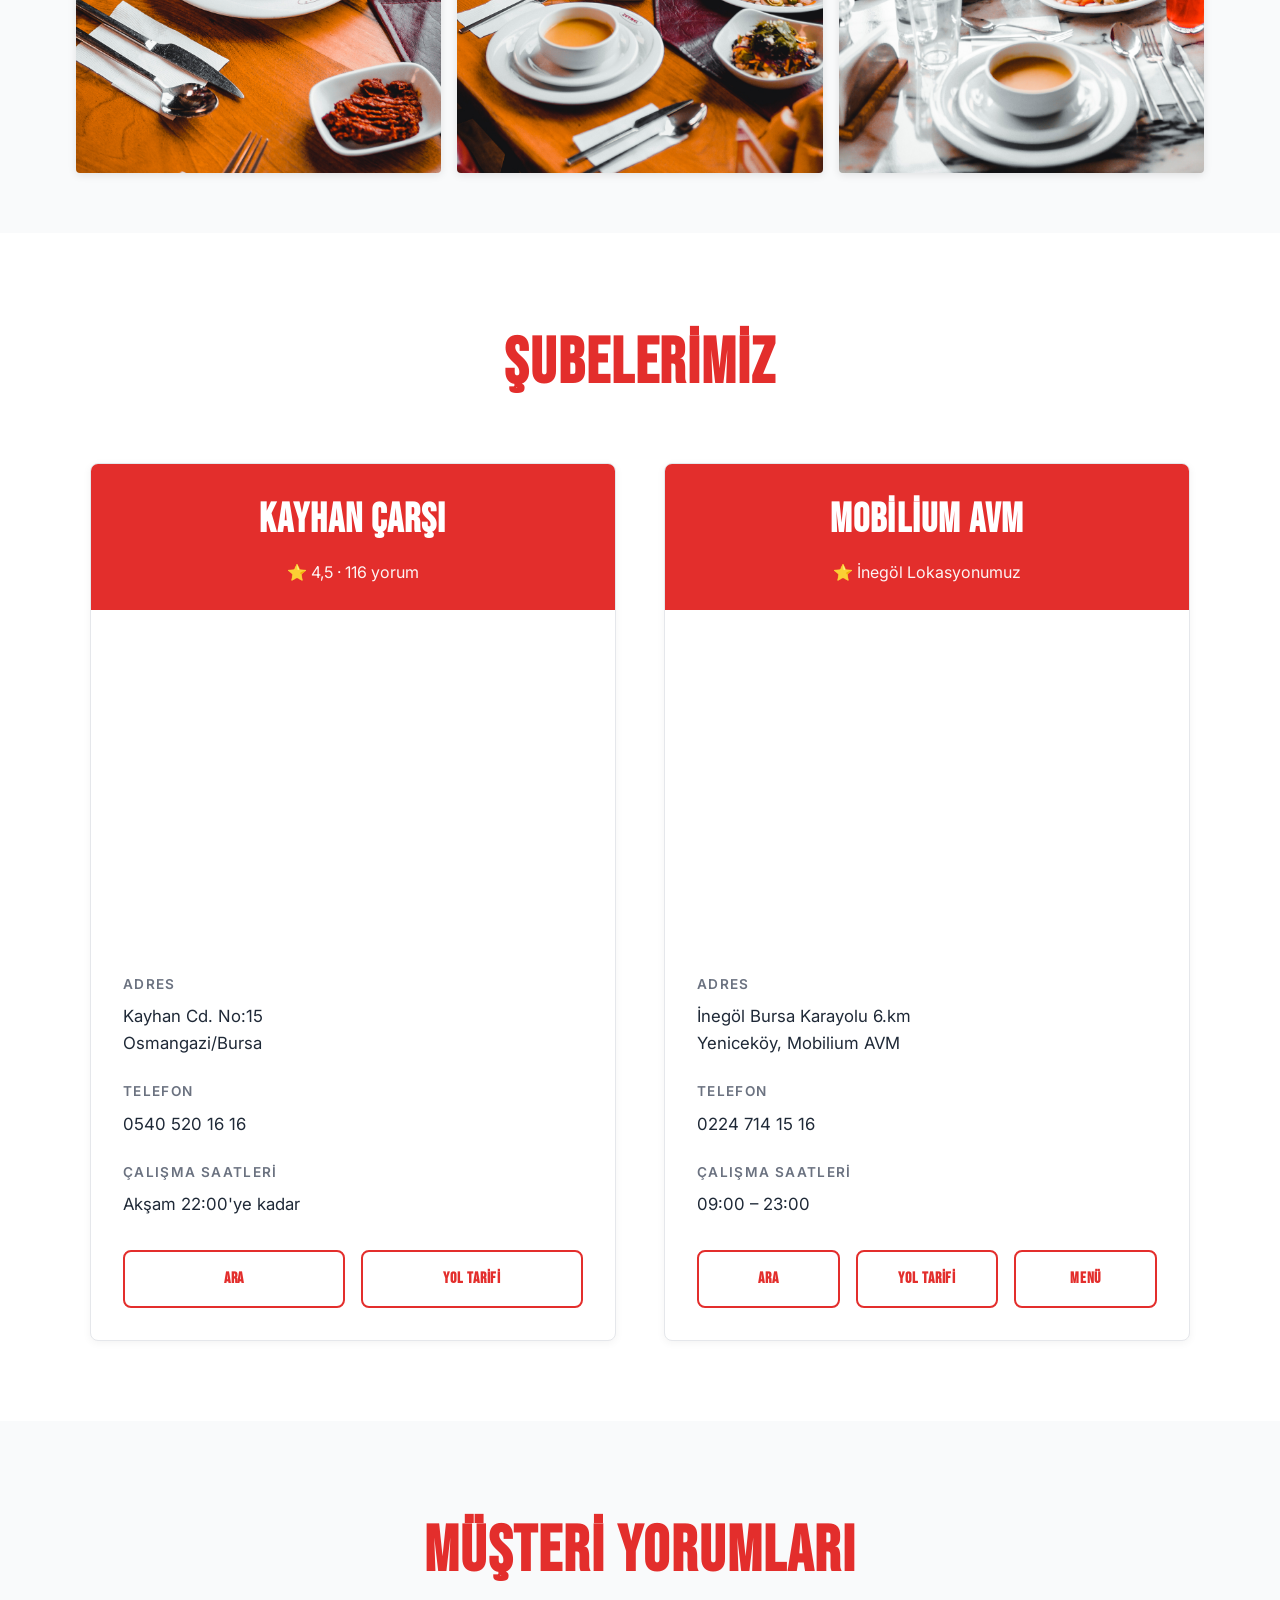
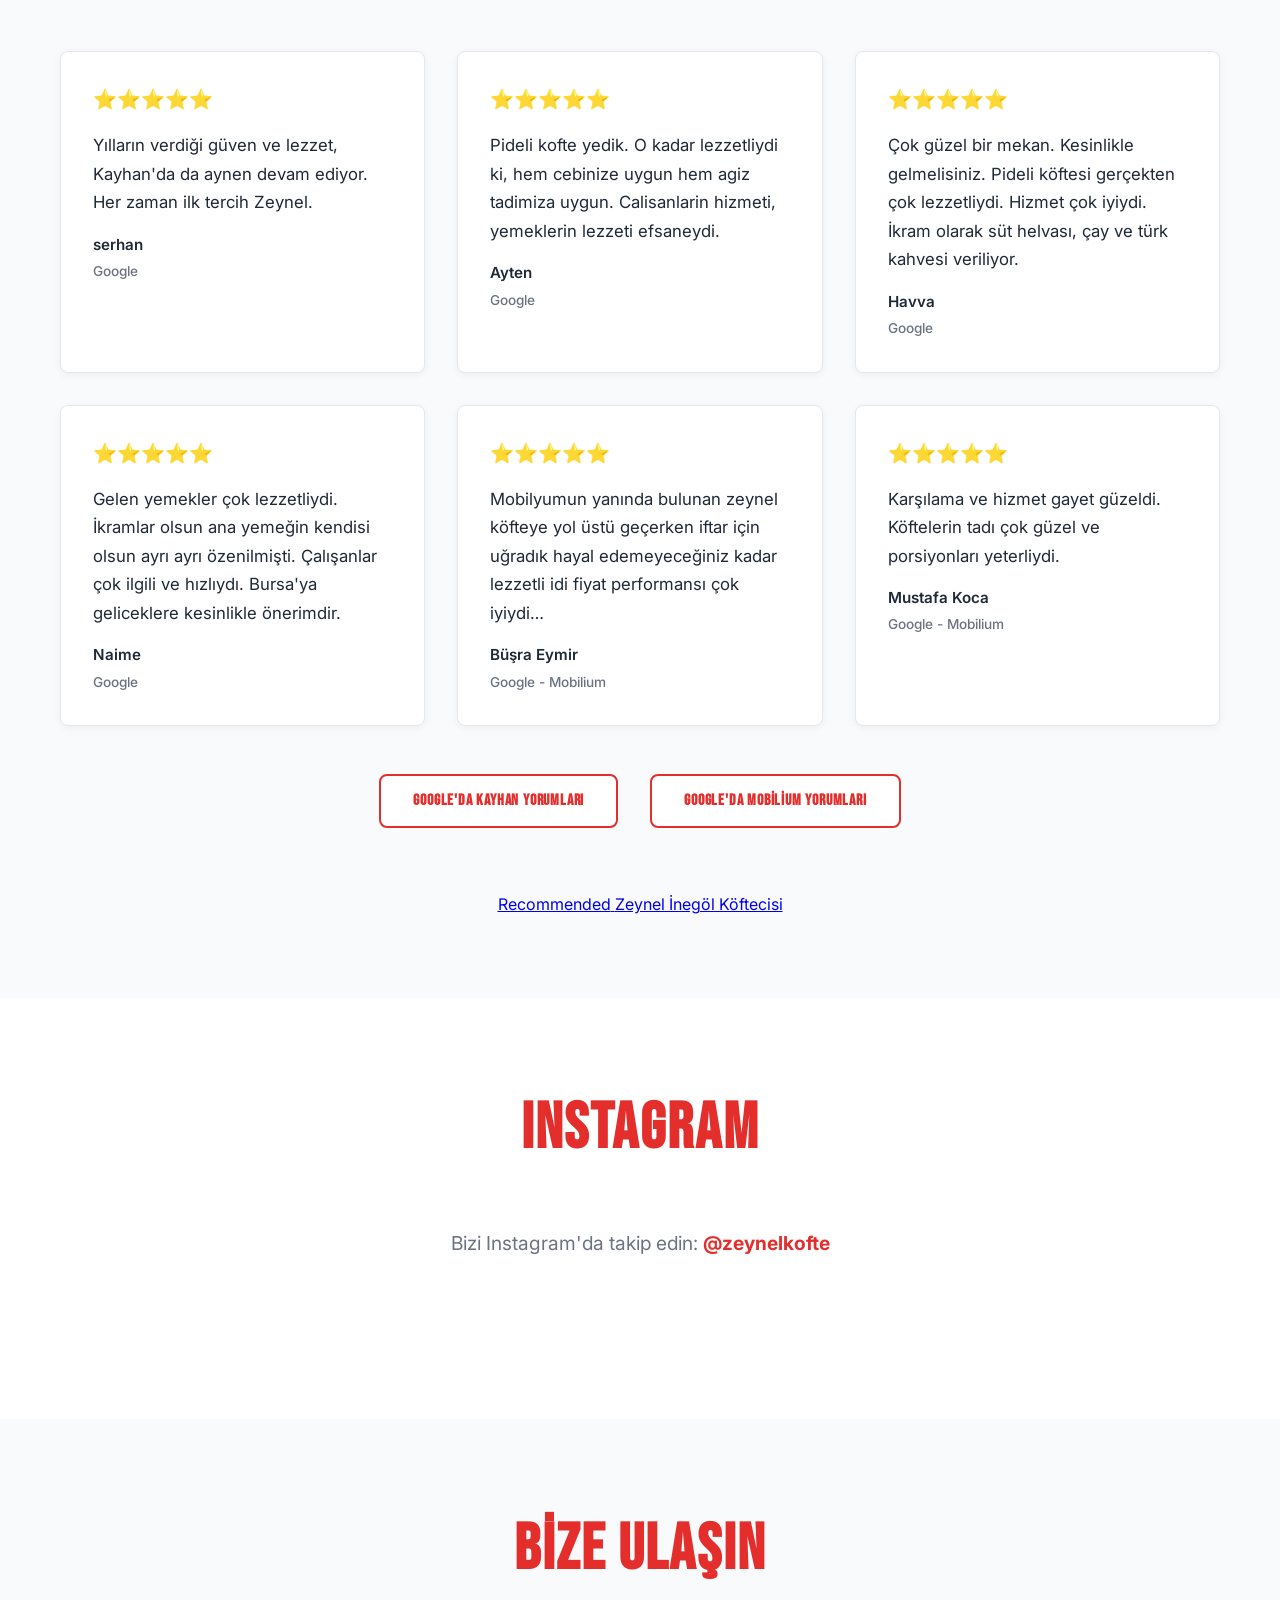
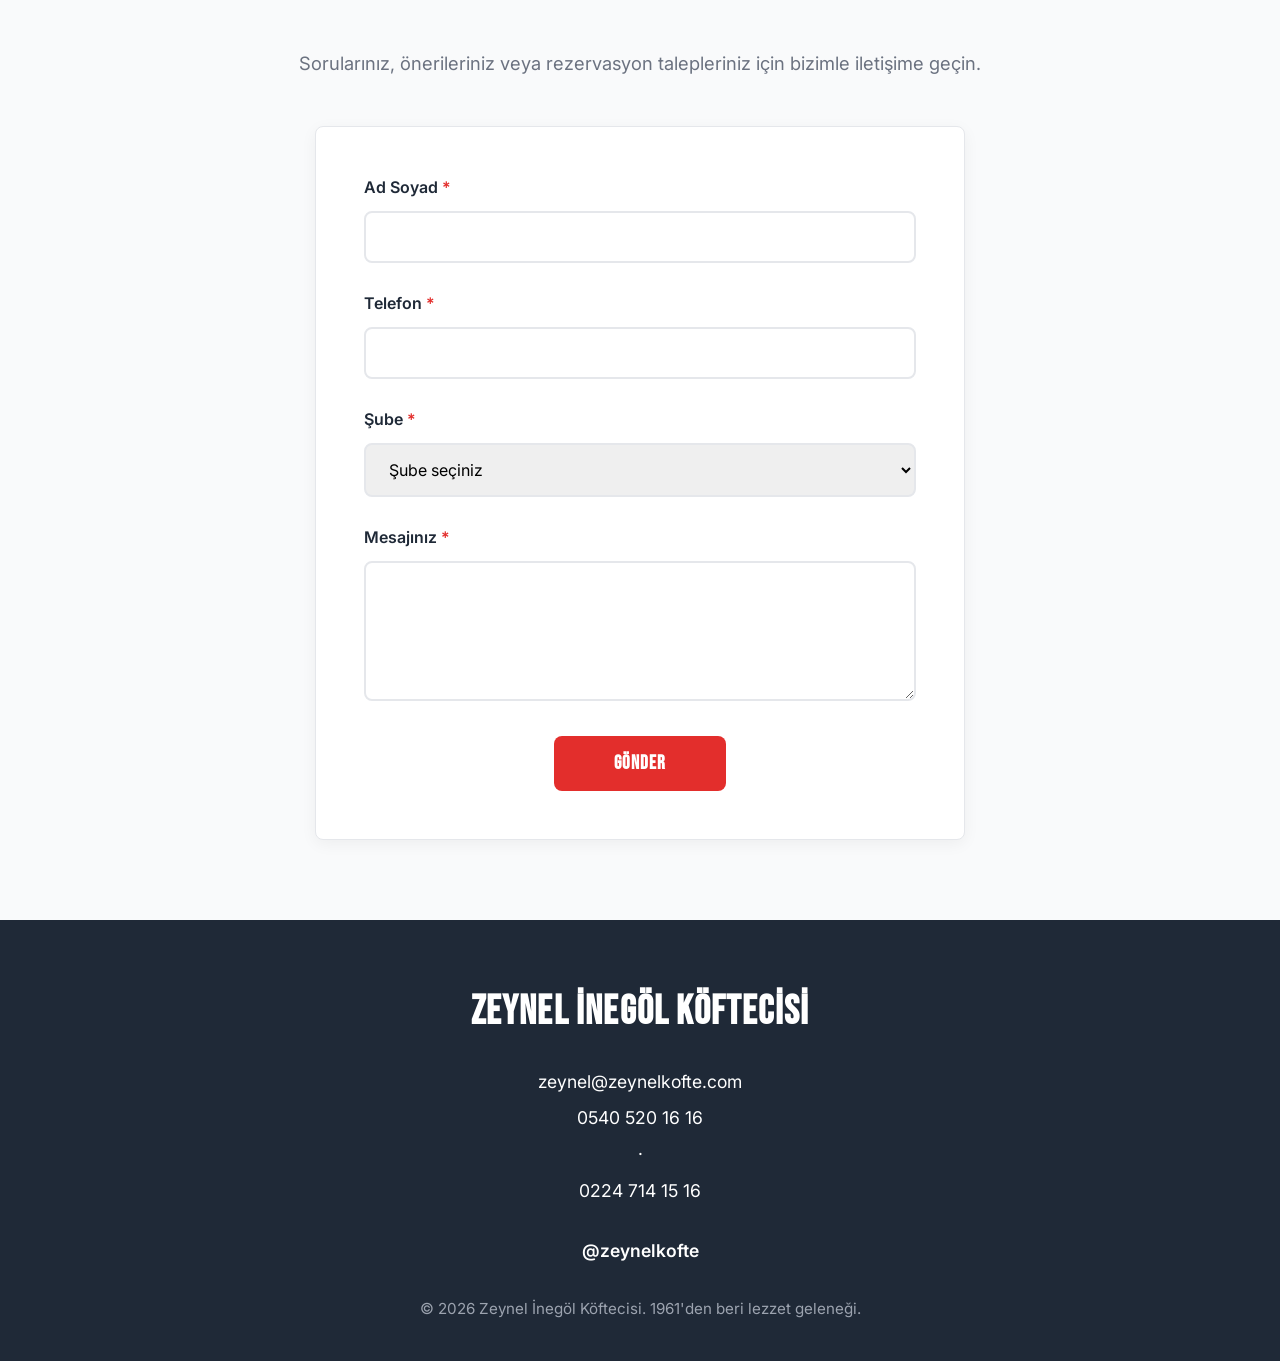
==== commit adac68fa: "Split menu URLs: remove zeynelmenu.com, add menucebimde for Mobilium only - Remove 'menu' property f" ====
--- a/index.html
+++ b/index.html
@@ -746,7 +746,7 @@
         <img src="img/zeynel-logo.jpg" alt="Zeynel İnegöl Köftecisi" class="hero-logo">
         <p class="hero-tagline">1961'den Beri İnegöl Köftesinin Adresi</p>
         <div class="hero-cta">
-            <a href="https://www.instagram.com/zeynelkofte/" class="cta-button" target="_blank" rel="noopener">Instagram</a>
+            <a href="https://www.instagram.com/zeynelkofte/" class="cta-button secondary" target="_blank" rel="noopener">Instagram</a>
         </div>
     </section>
     
@@ -869,8 +869,8 @@
                         </div>
                         <div class="location-actions">
                             <a href="tel:+902247141516" class="location-button">Ara</a>
+                            <a href="https://www.google.com/maps/place/Zeynel+%C4%B0neg%C3%B6l+K%C3%B6ftecisi/@40.1182105,29.4443197,17z" class="location-button" target="_blank" rel="noopener">Yol Tarifi</a>
                             <a href="https://menucebimde.com/?menuid=0LKC7M" class="location-button" target="_blank" rel="noopener">Menü</a>
-                            <a href="https://www.google.com/maps/place/Zeynel+%C4%B0neg%C3%B6l+K%C3%B6ftecisi/@40.1182105,29.4443197,17z" class="location-button" target="_blank" rel="noopener">Yol Tarifi</a>
                         </div>
                     </div>
                 </article>
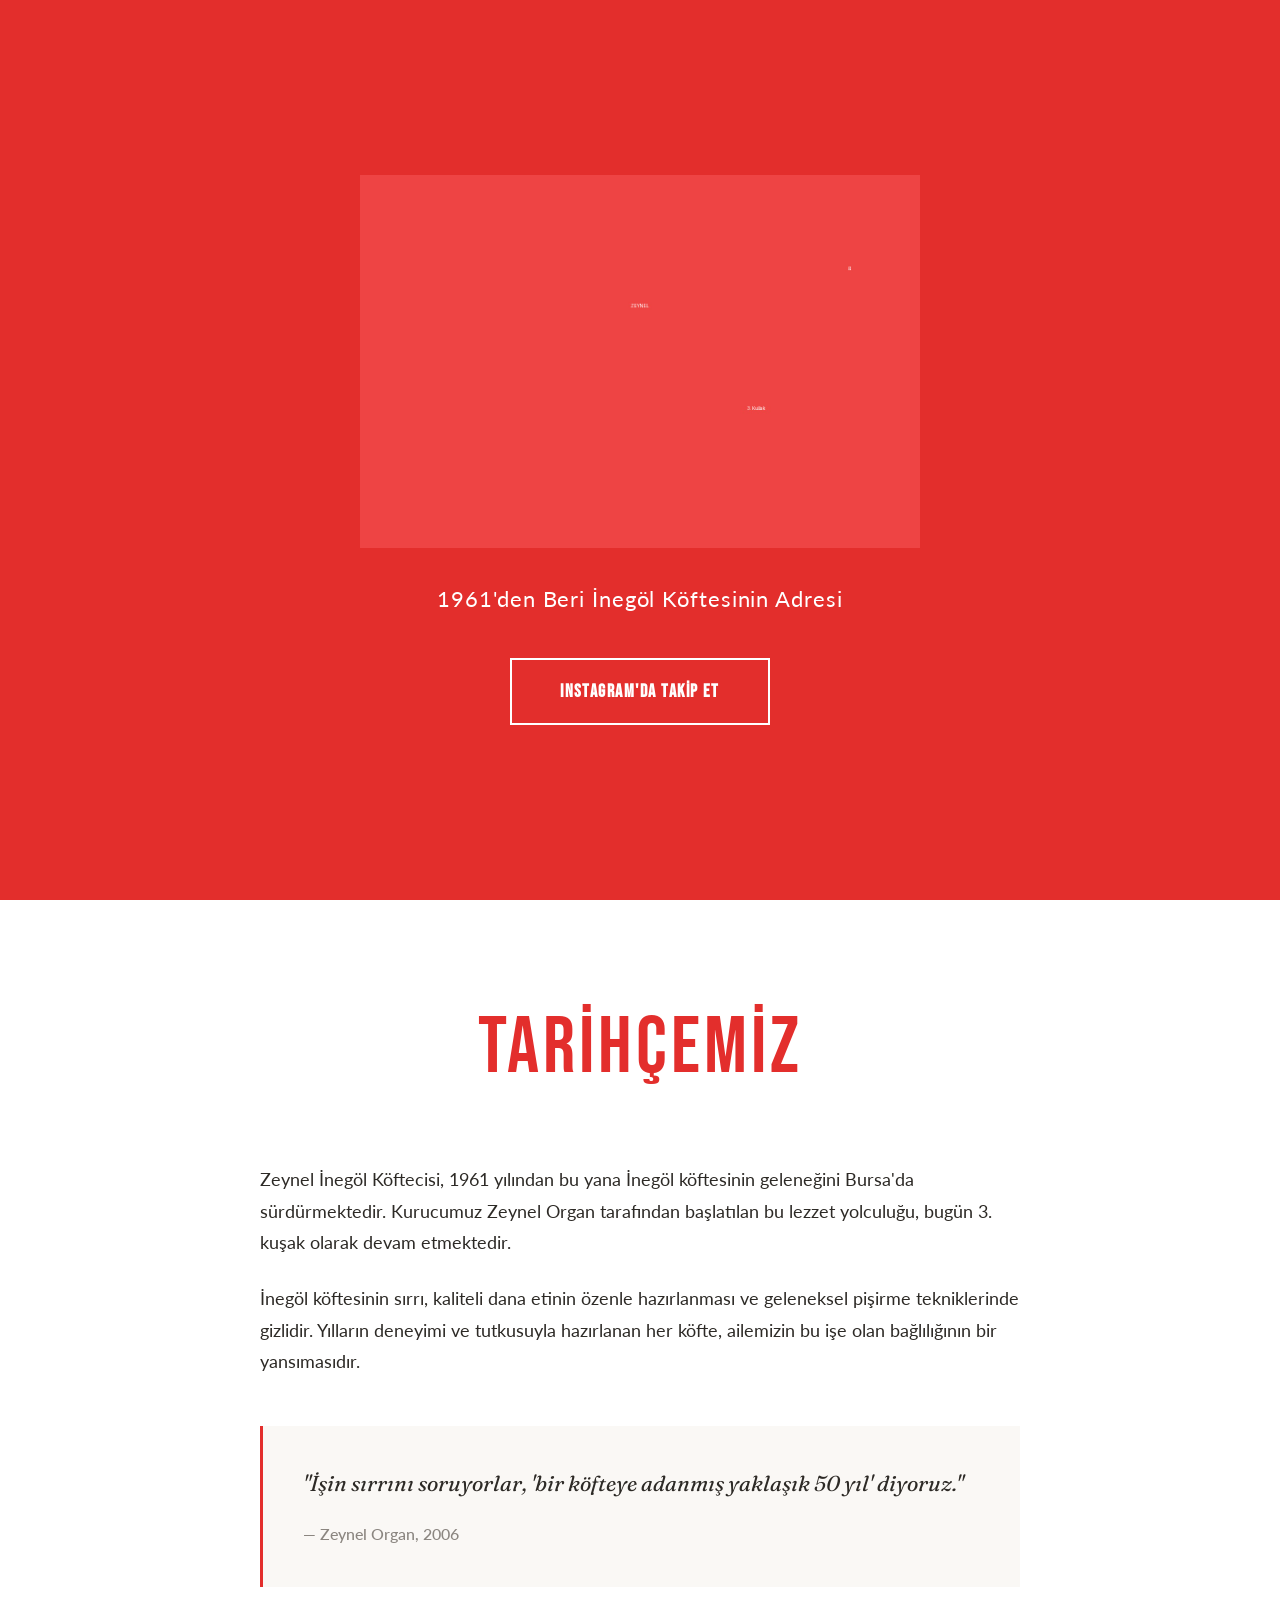
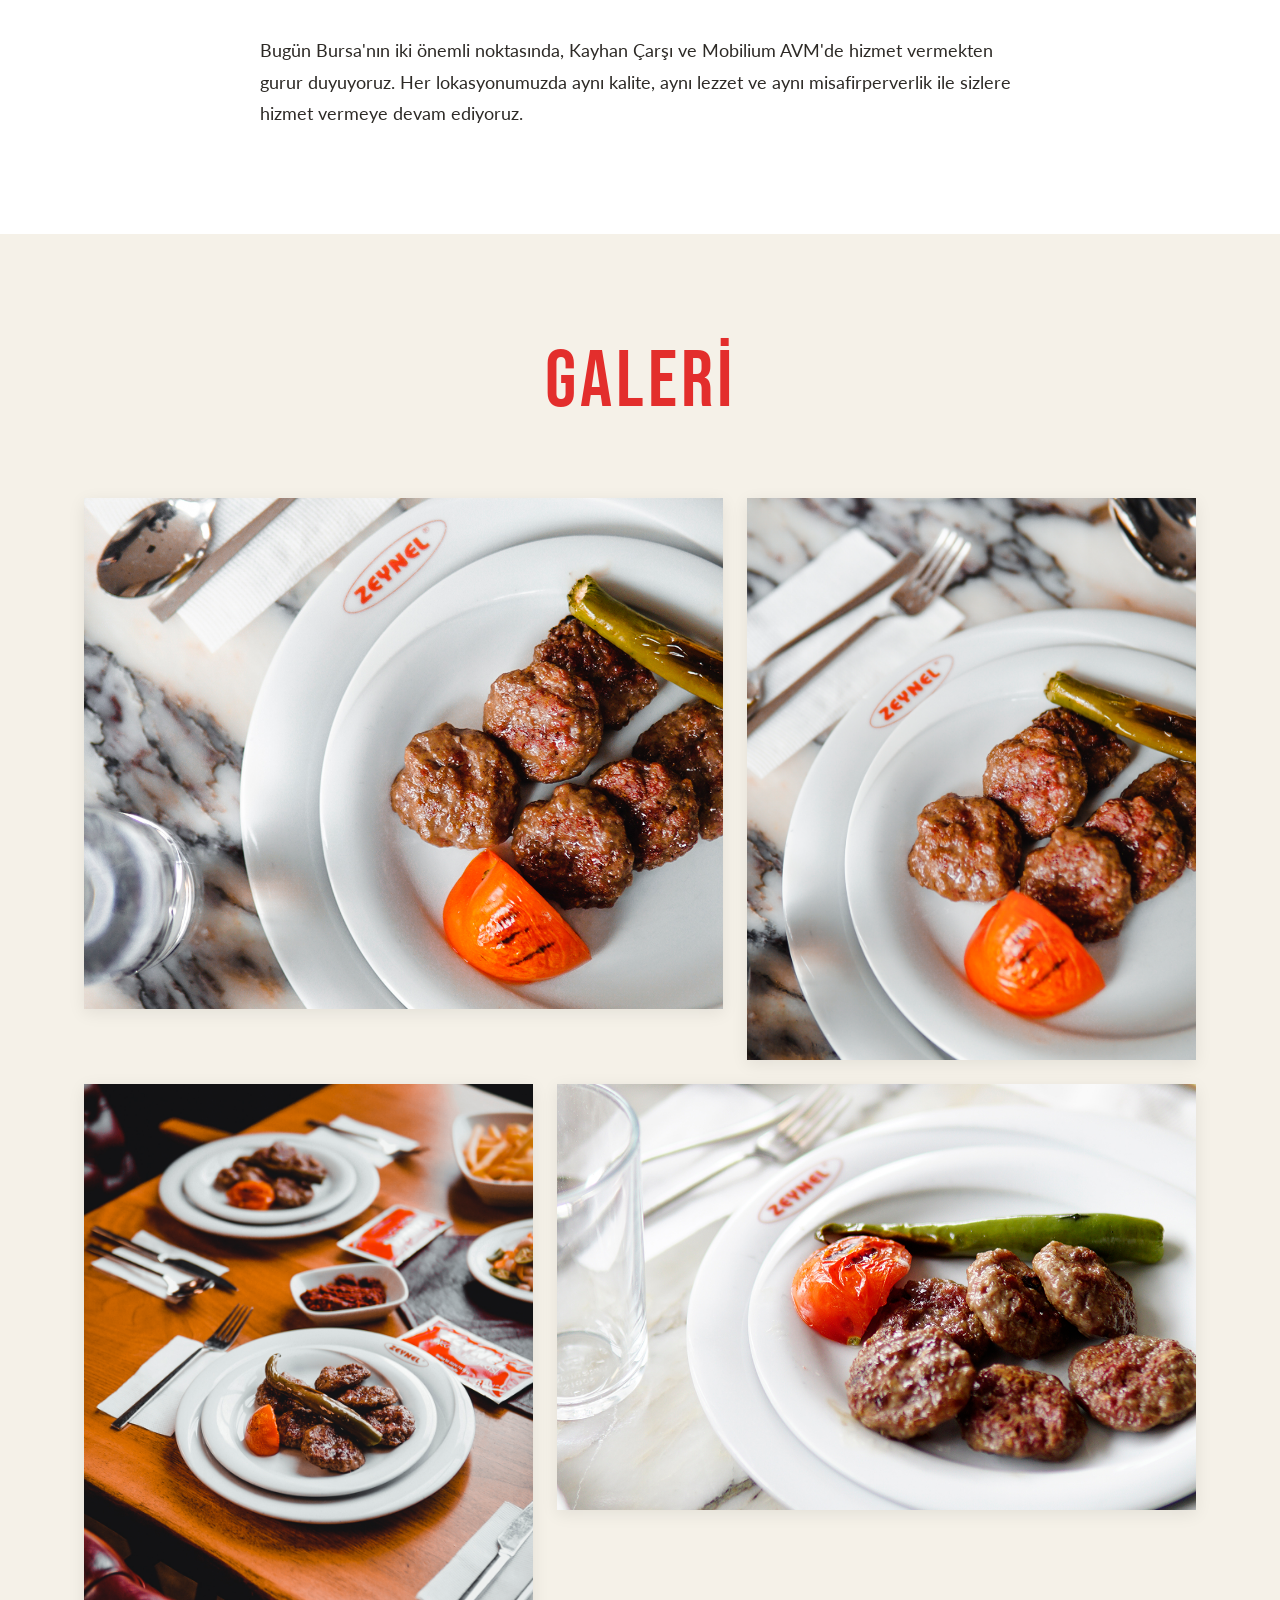
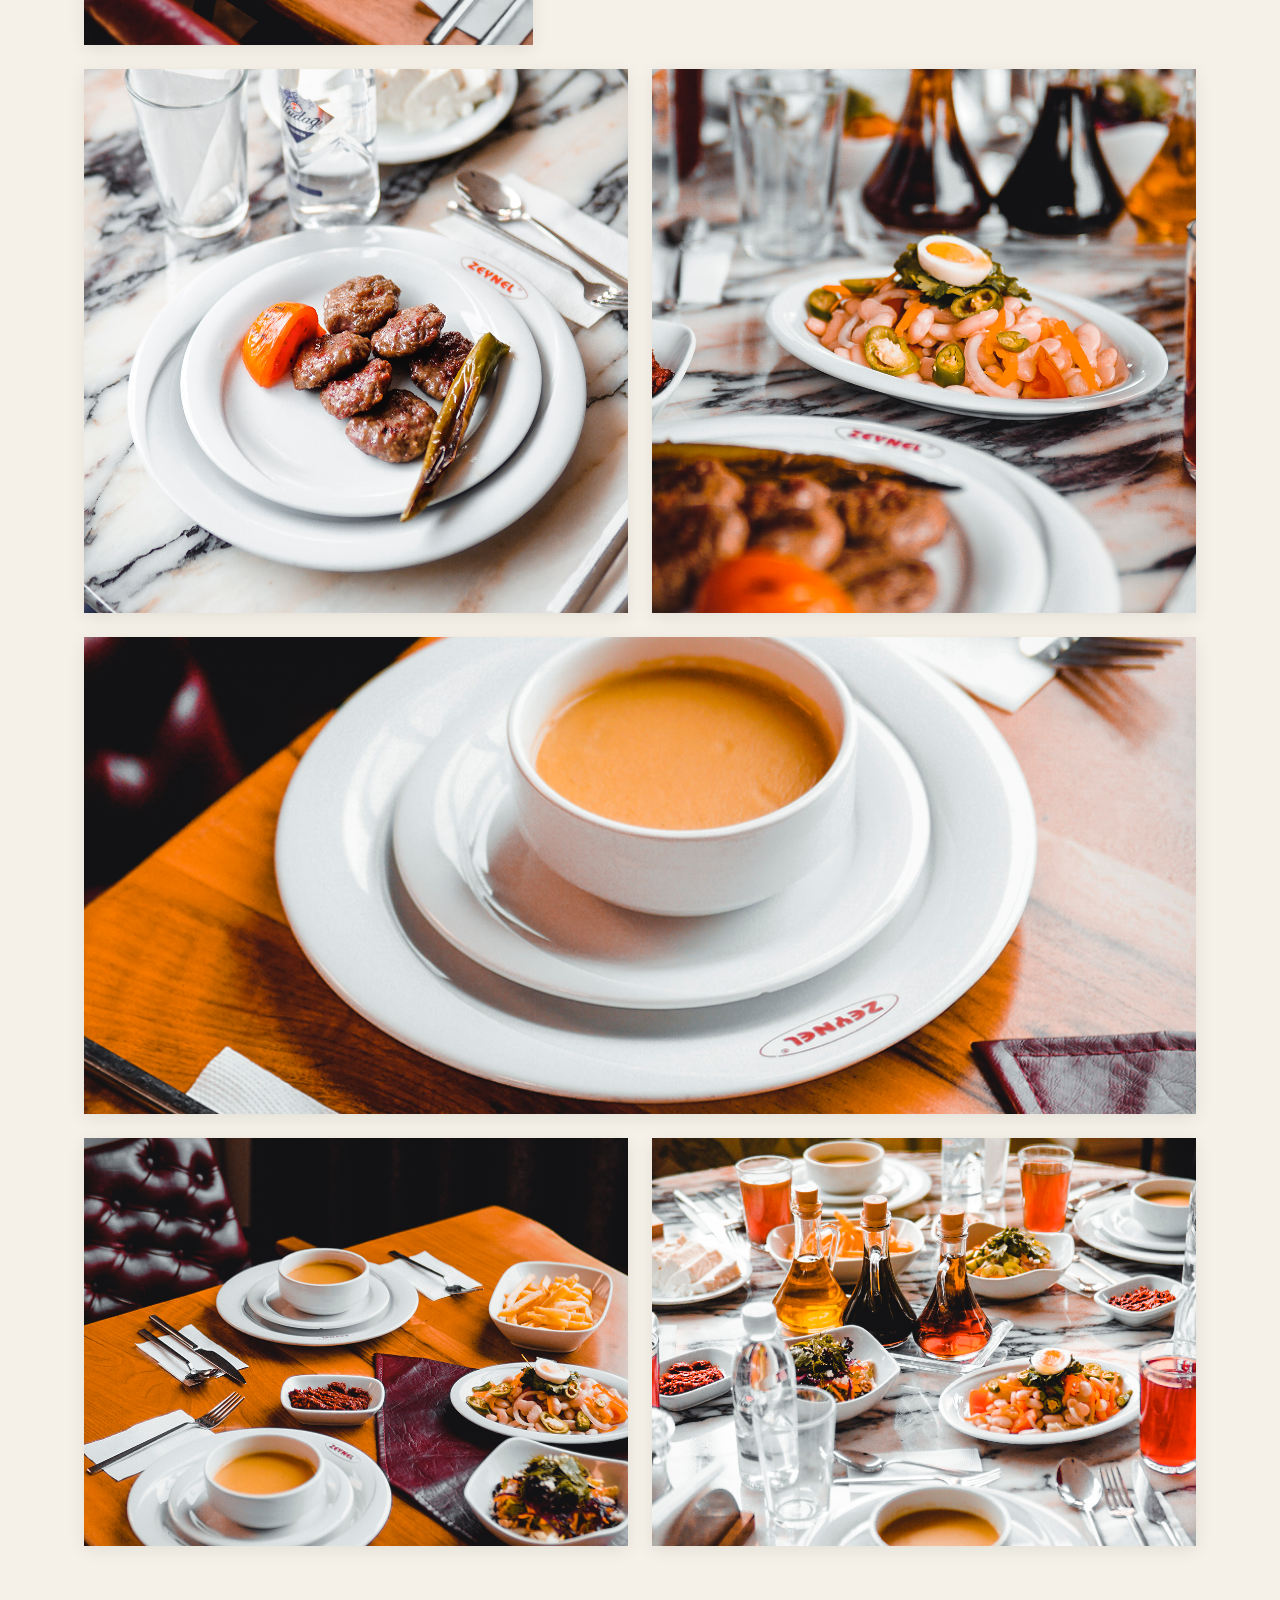
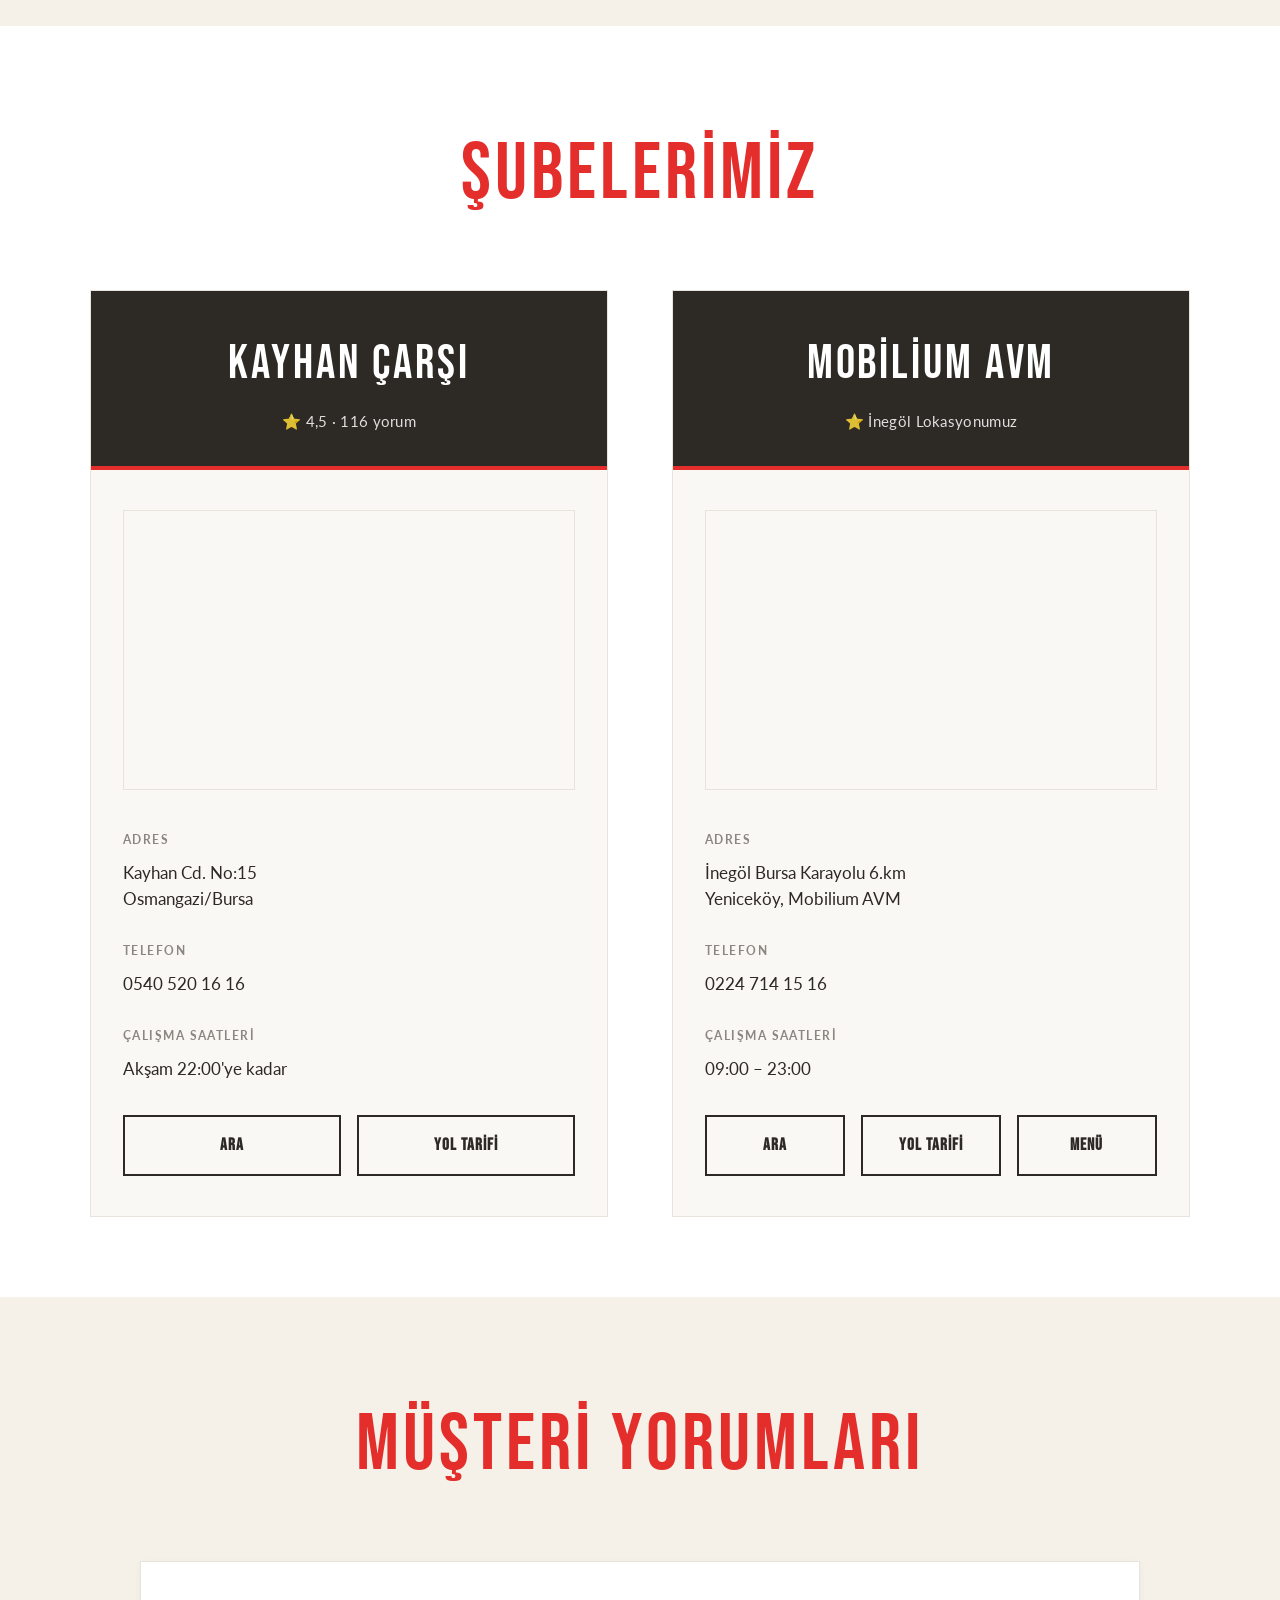
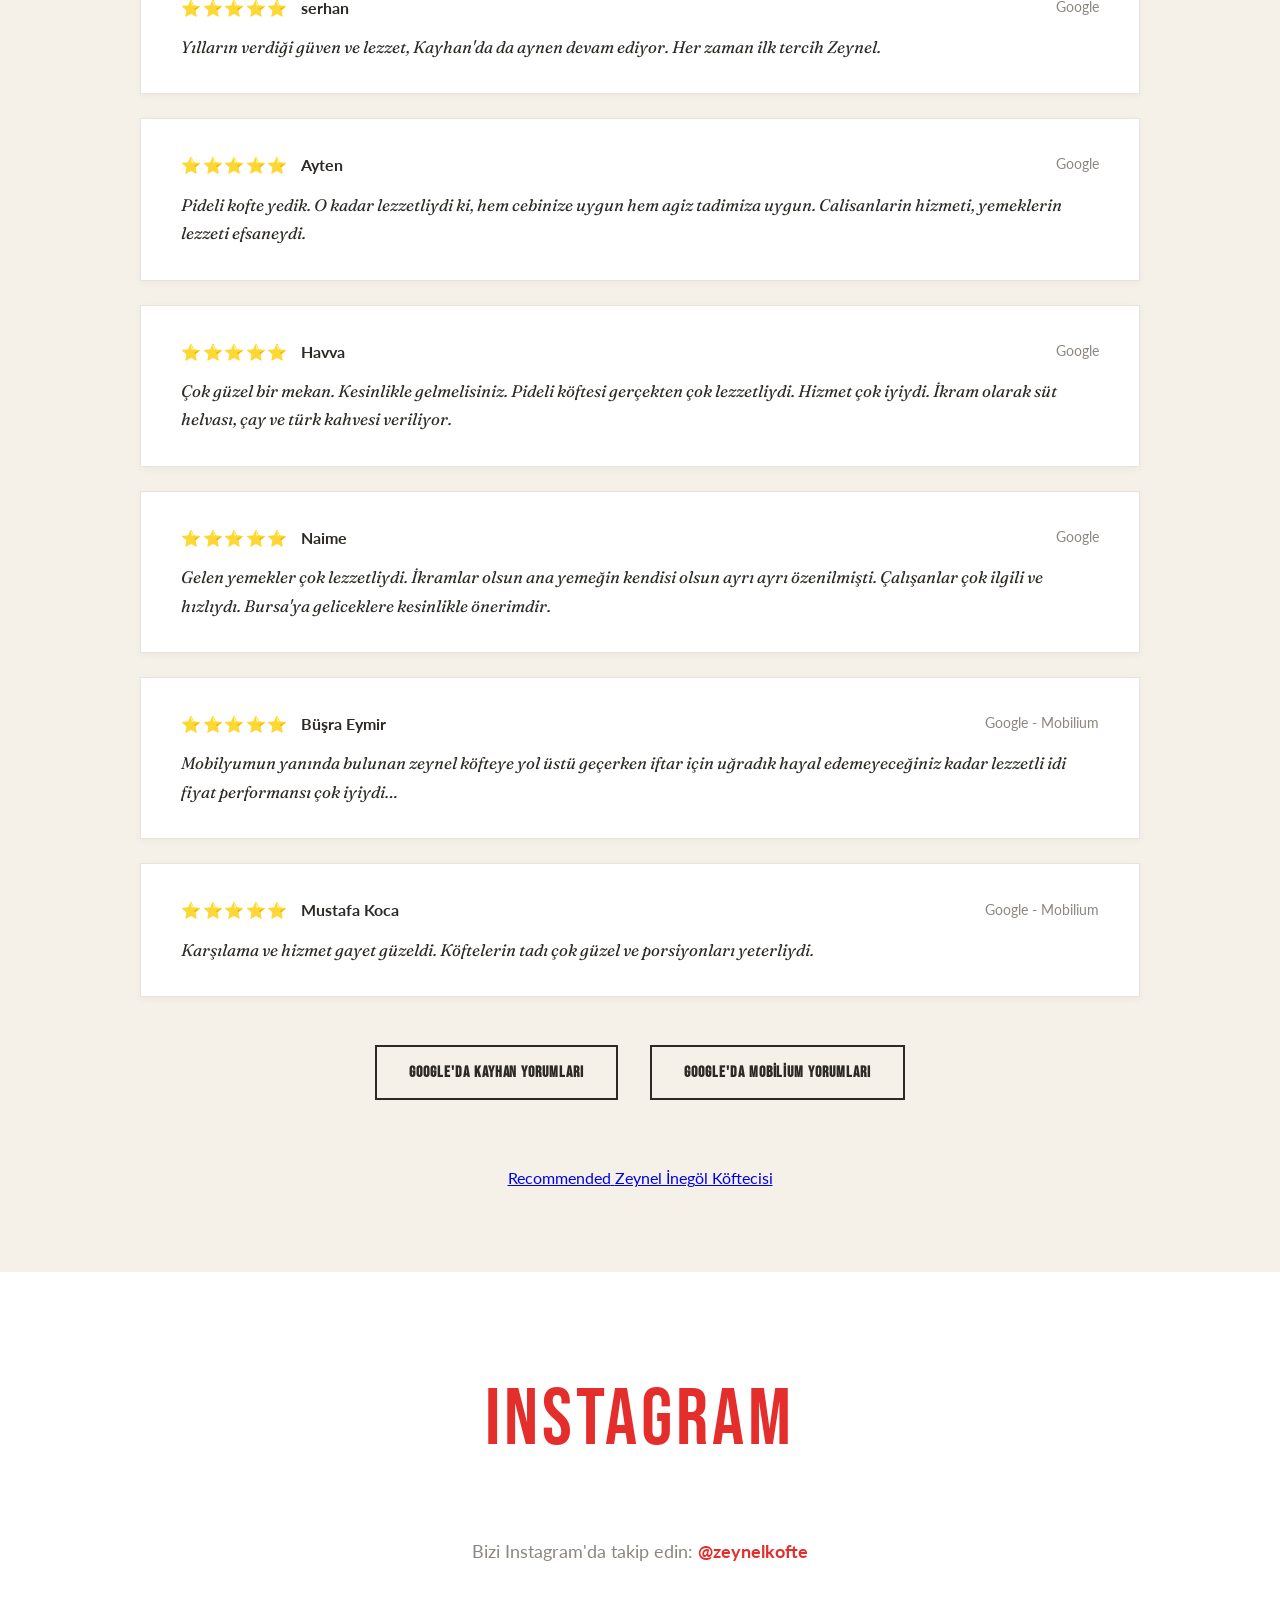
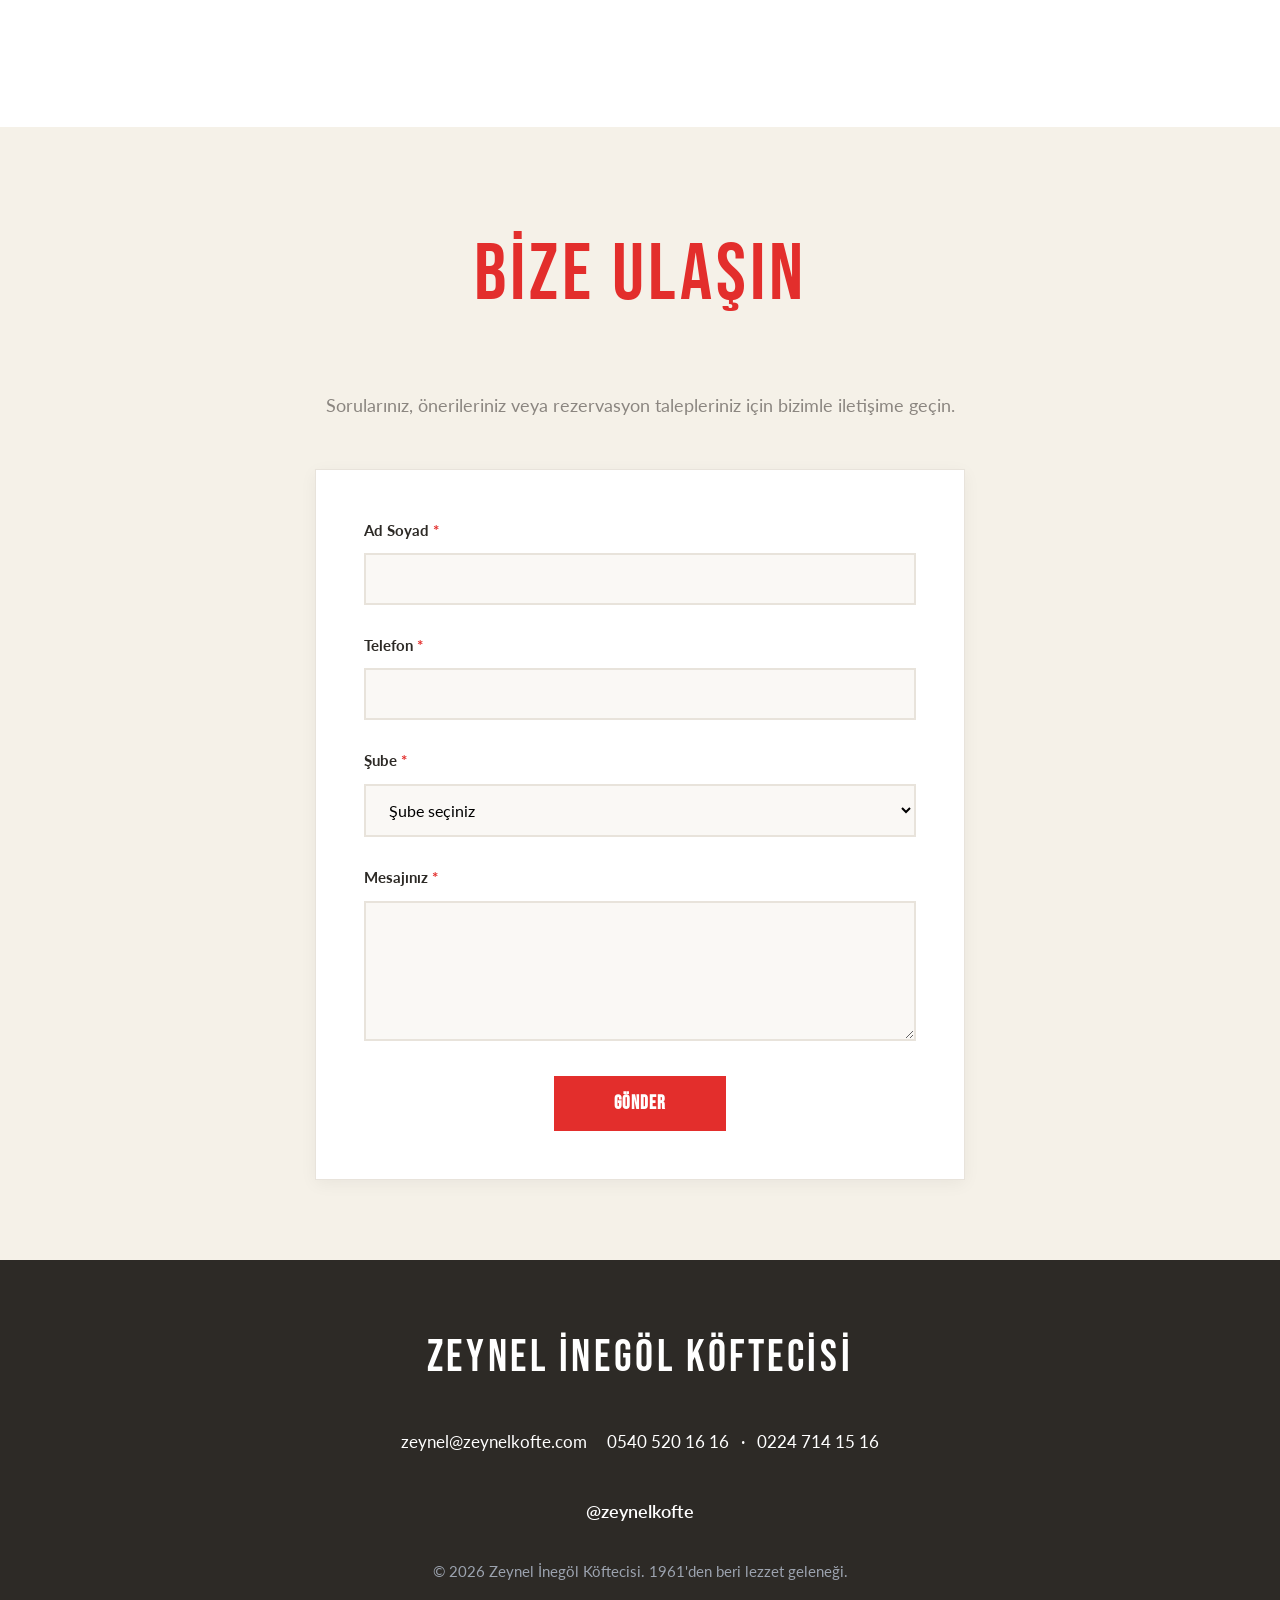
==== commit 6e0d3bd1: "Redesign landing page with local köfteci atmosphere - Replace Inter with Lato for body, add Fraunces" ====
--- a/index.html
+++ b/index.html
@@ -22,7 +22,7 @@
     
     <link rel="preconnect" href="https://fonts.googleapis.com">
     <link rel="preconnect" href="https://fonts.gstatic.com" crossorigin>
-    <link href="https://fonts.googleapis.com/css2?family=Bebas+Neue&family=Inter:wght@400;500;600;700&display=swap" rel="stylesheet">
+    <link href="https://fonts.googleapis.com/css2?family=Bebas+Neue&family=Lato:wght@400;700;900&family=Fraunces:ital,wght@0,400;1,500&display=swap" rel="stylesheet">
     
     <!-- Restaurant Guru 2026 Badge -->
     <link href="https://awards.infcdn.net/2024/badge-circledLeaves27.css" rel="stylesheet"/>
@@ -37,25 +37,26 @@
         :root {
             --zeynel-red: #E32E2C;
             --white: #ffffff;
-            --off-white: #f9fafb;
-            --light-gray: #f3f4f6;
-            --text-dark: #1f2937;
-            --text-gray: #6b7280;
-            --border-light: #e5e7eb;
+            --cream: #FAF8F5;
+            --paper: #F5F1E8;
+            --warm-gray: #8B8680;
+            --text-dark: #2d2a26;
+            --border-subtle: #e8e3db;
         }
         
         body {
-            font-family: 'Inter', -apple-system, BlinkMacSystemFont, sans-serif;
-            background-color: var(--white);
+            font-family: 'Lato', -apple-system, BlinkMacSystemFont, sans-serif;
+            background-color: var(--cream);
             color: var(--text-dark);
-            line-height: 1.6;
+            line-height: 1.7;
             -webkit-font-smoothing: antialiased;
             -moz-osx-font-smoothing: grayscale;
         }
         
         h1, h2, h3, h4, h5, h6 {
             font-family: 'Bebas Neue', sans-serif;
-            letter-spacing: 0.03em;
+            letter-spacing: 0.05em;
+            font-weight: 400;
         }
         
         .container {
@@ -68,7 +69,7 @@
             padding: 80px 20px;
         }
         
-        /* Hero Section - Full viewport, red background */
+        /* Hero Section - Simple red field with logo and Instagram */
         .hero {
             background-color: var(--zeynel-red);
             min-height: 100vh;
@@ -82,75 +83,63 @@
         }
         
         .hero-logo {
-            max-width: min(70vw, 480px);
+            max-width: min(80vw, 560px);
             width: 100%;
             height: auto;
-            margin-bottom: 2.5rem;
+            margin-bottom: 2rem;
         }
         
         .hero-tagline {
-            font-size: clamp(1.2rem, 3vw, 1.6rem);
+            font-family: 'Lato', sans-serif;
+            font-size: clamp(1.1rem, 2.5vw, 1.4rem);
             color: var(--white);
             margin-bottom: 2.5rem;
             font-weight: 400;
-            letter-spacing: 0.02em;
-            max-width: 700px;
+            letter-spacing: 0.04em;
         }
         
         .hero-cta {
             display: flex;
-            gap: 1.5rem;
-            flex-wrap: wrap;
+            gap: 1rem;
             justify-content: center;
         }
         
         .cta-button {
             display: inline-block;
-            padding: 18px 45px;
+            padding: 16px 48px;
+            background-color: transparent;
+            color: var(--white);
+            text-decoration: none;
+            font-weight: 700;
+            font-size: 1.15rem;
+            border: 2px solid var(--white);
+            transition: all 0.25s ease;
+            font-family: 'Bebas Neue', sans-serif;
+            letter-spacing: 0.08em;
+        }
+        
+        .cta-button:hover {
             background-color: var(--white);
             color: var(--zeynel-red);
-            text-decoration: none;
-            font-weight: 700;
-            font-size: 1.2rem;
-            border-radius: 8px;
-            transition: all 0.3s ease;
-            box-shadow: 0 4px 12px rgba(0, 0, 0, 0.2);
-            font-family: 'Bebas Neue', sans-serif;
-            letter-spacing: 0.05em;
-        }
-        
-        .cta-button:hover {
-            transform: translateY(-3px);
-            box-shadow: 0 8px 24px rgba(0, 0, 0, 0.3);
-        }
-        
-        .cta-button.secondary {
-            background-color: transparent;
-            color: var(--white);
-            border: 2px solid var(--white);
-        }
-        
-        .cta-button.secondary:hover {
-            background-color: var(--white);
-            color: var(--zeynel-red);
-        }
-        
-        /* Tarihçe Section */
+        }
+        
+        /* Tarihçe Section - Editorial typography */
         .tarihce {
             background-color: var(--white);
         }
         
         .section-title {
-            font-size: clamp(2.5rem, 6vw, 4rem);
+            font-size: clamp(2.8rem, 7vw, 5rem);
             text-align: center;
             margin-bottom: 3rem;
             color: var(--zeynel-red);
+            font-weight: 400;
         }
         
         .tarihce-content {
-            max-width: 900px;
+            max-width: 760px;
             margin: 0 auto;
-            font-size: 1.15rem;
+            font-size: 1.1rem;
             line-height: 1.8;
             color: var(--text-dark);
         }
@@ -160,124 +149,164 @@
         }
         
         .quote-block {
-            background-color: var(--light-gray);
-            border-left: 5px solid var(--zeynel-red);
-            padding: 2rem 2.5rem;
+            background-color: var(--cream);
+            border-left: 3px solid var(--zeynel-red);
+            padding: 2.5rem 2rem 2.5rem 2.5rem;
             margin: 3rem 0;
+            font-family: 'Fraunces', Georgia, serif;
             font-style: italic;
-            font-size: 1.25rem;
-            line-height: 1.7;
+            font-size: 1.35rem;
+            line-height: 1.65;
+            color: var(--text-dark);
         }
         
         .quote-author {
             display: block;
-            margin-top: 1rem;
+            margin-top: 1.2rem;
             font-style: normal;
-            font-weight: 600;
-            color: var(--zeynel-red);
+            font-weight: 500;
+            color: var(--warm-gray);
             font-size: 1rem;
-        }
-        
-        /* Galeri Section - Photo-forward masonry */
+            font-family: 'Lato', sans-serif;
+        }
+        
+        /* Galeri Section - Photo-forward editorial layout */
         .galeri {
-            background-color: var(--off-white);
-            padding: 60px 0;
+            background-color: var(--paper);
+            padding: 80px 0;
         }
         
         .gallery-grid {
             display: grid;
-            grid-template-columns: repeat(auto-fill, minmax(320px, 1fr));
-            gap: 1rem;
+            grid-template-columns: repeat(12, 1fr);
+            gap: 1.5rem;
             max-width: 1400px;
             margin: 0 auto;
-            padding: 0 1rem;
+            padding: 0 1.5rem;
         }
         
         .gallery-item {
             position: relative;
             overflow: hidden;
-            border-radius: 4px;
+            box-shadow: 0 4px 16px rgba(0, 0, 0, 0.08);
+        }
+        
+        .gallery-item:nth-child(1) {
+            grid-column: span 7;
+            aspect-ratio: 5/4;
+        }
+        
+        .gallery-item:nth-child(2) {
+            grid-column: span 5;
             aspect-ratio: 4/5;
-            box-shadow: 0 2px 8px rgba(0, 0, 0, 0.1);
-            transition: transform 0.3s ease, box-shadow 0.3s ease;
-        }
-        
-        .gallery-item:hover {
-            transform: scale(1.02);
-            box-shadow: 0 8px 20px rgba(0, 0, 0, 0.15);
+        }
+        
+        .gallery-item:nth-child(3) {
+            grid-column: span 5;
+            aspect-ratio: 4/5;
+        }
+        
+        .gallery-item:nth-child(4) {
+            grid-column: span 7;
+            aspect-ratio: 3/2;
+        }
+        
+        .gallery-item:nth-child(5) {
+            grid-column: span 6;
+            aspect-ratio: 1/1;
+        }
+        
+        .gallery-item:nth-child(6) {
+            grid-column: span 6;
+            aspect-ratio: 1/1;
+        }
+        
+        .gallery-item:nth-child(7) {
+            grid-column: span 12;
+            aspect-ratio: 21/9;
+        }
+        
+        .gallery-item:nth-child(8) {
+            grid-column: span 6;
+            aspect-ratio: 4/3;
+        }
+        
+        .gallery-item:nth-child(9) {
+            grid-column: span 6;
+            aspect-ratio: 4/3;
         }
         
         .gallery-item img {
             width: 100%;
             height: 100%;
             object-fit: cover;
-        }
-        
-        /* Şubeler Section */
+            display: block;
+        }
+        
+        /* Şubeler Section - Storefront plaque style */
         .subeler {
             background-color: var(--white);
+            padding: 80px 20px;
         }
         
         .locations-grid {
             display: grid;
-            grid-template-columns: repeat(auto-fit, minmax(350px, 1fr));
-            gap: 3rem;
+            grid-template-columns: repeat(auto-fit, minmax(380px, 1fr));
+            gap: 4rem;
             max-width: 1100px;
-            margin: 0 auto;
+            margin: 3rem auto 0;
         }
         
         .location-card {
-            background-color: var(--white);
-            border: 1px solid var(--border-light);
-            border-radius: 8px;
-            overflow: hidden;
-            transition: all 0.3s ease;
-            box-shadow: 0 2px 8px rgba(0, 0, 0, 0.05);
-        }
-        
-        .location-card:hover {
-            box-shadow: 0 8px 24px rgba(227, 46, 44, 0.12);
-            transform: translateY(-2px);
+            background-color: var(--cream);
+            border: 1px solid var(--border-subtle);
+            overflow: visible;
+            position: relative;
         }
         
         .location-header {
-            background-color: var(--zeynel-red);
+            background-color: var(--text-dark);
             color: var(--white);
-            padding: 1.5rem 2rem;
+            padding: 2rem;
             text-align: center;
+            border-bottom: 4px solid var(--zeynel-red);
         }
         
         .location-name {
-            font-size: 2.5rem;
-            margin-bottom: 0.5rem;
+            font-size: 3rem;
+            margin-bottom: 0.25rem;
+            letter-spacing: 0.06em;
         }
         
         .location-rating {
-            font-size: 1rem;
-            opacity: 0.95;
+            font-size: 0.95rem;
+            opacity: 0.85;
+            font-family: 'Lato', sans-serif;
+            letter-spacing: 0.02em;
         }
         
         .location-body {
-            padding: 2rem;
+            padding: 2.5rem 2rem;
         }
         
         .location-info {
-            margin-bottom: 1.5rem;
+            margin-bottom: 1.75rem;
         }
         
         .location-info strong {
             display: block;
-            color: var(--text-gray);
-            font-size: 0.85rem;
+            color: var(--warm-gray);
+            font-size: 0.75rem;
             text-transform: uppercase;
-            letter-spacing: 0.1em;
-            margin-bottom: 0.5rem;
-            font-weight: 600;
+            letter-spacing: 0.12em;
+            margin-bottom: 0.6rem;
+            font-weight: 700;
         }
         
         .location-info p {
             color: var(--text-dark);
             font-size: 1.05rem;
+            line-height: 1.6;
         }
         
         .location-info a {
@@ -292,10 +321,9 @@
         
         .location-map {
             width: 100%;
-            height: 300px;
-            border: none;
-            border-radius: 6px;
-            margin-bottom: 1.5rem;
+            height: 280px;
+            border: 1px solid var(--border-subtle);
+            margin-bottom: 2rem;
         }
         
         .location-actions {
@@ -306,89 +334,76 @@
         
         .location-button {
             flex: 1;
-            padding: 14px 24px;
+            padding: 14px 20px;
             text-align: center;
             text-decoration: none;
-            border: 2px solid var(--zeynel-red);
-            color: var(--zeynel-red);
-            border-radius: 8px;
+            border: 2px solid var(--text-dark);
+            color: var(--text-dark);
             font-weight: 700;
-            font-size: 1rem;
-            transition: all 0.3s ease;
+            font-size: 1.05rem;
+            transition: all 0.2s ease;
             font-family: 'Bebas Neue', sans-serif;
-            letter-spacing: 0.05em;
+            letter-spacing: 0.06em;
+            background-color: transparent;
         }
         
         .location-button:hover {
-            background-color: var(--zeynel-red);
+            background-color: var(--text-dark);
             color: var(--white);
         }
         
-        /* Yorumlar Section */
+        /* Yorumlar Section - Guest book strip style */
         .yorumlar {
-            background-color: var(--off-white);
-        }
-        
-        .reviews-grid {
-            display: grid;
-            grid-template-columns: repeat(auto-fit, minmax(320px, 1fr));
-            gap: 2rem;
-            margin-top: 3rem;
-            max-width: 1200px;
-            margin-left: auto;
-            margin-right: auto;
-        }
-        
-        .review-card {
+            background-color: var(--paper);
+            padding: 80px 20px;
+        }
+        
+        .reviews-container {
+            max-width: 1000px;
+            margin: 0 auto;
+        }
+        
+        .review-strip {
             background-color: var(--white);
-            padding: 2rem;
-            border-radius: 8px;
-            border: 1px solid var(--border-light);
-            box-shadow: 0 2px 8px rgba(0, 0, 0, 0.05);
-            transition: box-shadow 0.3s ease;
-        }
-        
-        .review-card:hover {
-            box-shadow: 0 4px 16px rgba(0, 0, 0, 0.1);
+            border: 1px solid var(--border-subtle);
+            margin-bottom: 1.5rem;
+            padding: 2rem 2.5rem;
+            position: relative;
+            box-shadow: 0 2px 8px rgba(0, 0, 0, 0.04);
         }
         
         .review-header {
             display: flex;
             align-items: center;
-            gap: 0.5rem;
-            margin-bottom: 1rem;
-        }
-        
-        .google-icon {
-            width: 20px;
-            height: 20px;
+            gap: 0.75rem;
+            margin-bottom: 0.75rem;
         }
         
         .review-stars {
             color: #FFA500;
-            font-size: 1.2rem;
-            margin-bottom: 1rem;
+            font-size: 1rem;
+            letter-spacing: 0.1em;
+        }
+        
+        .review-author {
+            font-weight: 700;
+            color: var(--text-dark);
+            font-size: 1rem;
+        }
+        
+        .review-source {
+            color: var(--warm-gray);
+            font-size: 0.85rem;
+            margin-left: auto;
+            font-weight: 400;
         }
         
         .review-text {
             color: var(--text-dark);
             line-height: 1.7;
-            margin-bottom: 1rem;
             font-size: 1.05rem;
-        }
-        
-        .review-author {
-            font-weight: 600;
-            color: var(--text-dark);
-            font-size: 0.95rem;
-            margin-bottom: 0.25rem;
-        }
-        
-        .review-source {
-            display: block;
-            font-size: 0.85rem;
-            color: var(--text-gray);
-            font-weight: 500;
+            font-family: 'Fraunces', Georgia, serif;
+            font-style: italic;
         }
         
         .reviews-footer {
@@ -406,19 +421,18 @@
         .review-link {
             display: inline-block;
             padding: 12px 32px;
-            background-color: var(--white);
-            color: var(--zeynel-red);
+            background-color: transparent;
+            color: var(--text-dark);
             text-decoration: none;
-            border: 2px solid var(--zeynel-red);
-            border-radius: 8px;
+            border: 2px solid var(--text-dark);
             font-weight: 700;
-            transition: all 0.3s ease;
+            transition: all 0.2s ease;
             font-family: 'Bebas Neue', sans-serif;
-            letter-spacing: 0.05em;
+            letter-spacing: 0.06em;
         }
         
         .review-link:hover {
-            background-color: var(--zeynel-red);
+            background-color: var(--text-dark);
             color: var(--white);
         }
         
@@ -435,8 +449,8 @@
         }
         
         .instagram-intro {
-            font-size: 1.2rem;
-            color: var(--text-gray);
+            font-size: 1.15rem;
+            color: var(--warm-gray);
             margin-bottom: 3rem;
         }
         
@@ -465,15 +479,15 @@
         
         /* Contact Section */
         .contact {
-            background-color: var(--off-white);
+            background-color: var(--paper);
         }
         
         .contact-intro {
             text-align: center;
             max-width: 700px;
             margin: 0 auto 3rem;
-            font-size: 1.15rem;
-            color: var(--text-gray);
+            font-size: 1.1rem;
+            color: var(--warm-gray);
         }
         
         .contact-form {
@@ -481,8 +495,7 @@
             margin: 0 auto;
             background: var(--white);
             padding: 3rem;
-            border-radius: 8px;
-            border: 1px solid var(--border-light);
+            border: 1px solid var(--border-subtle);
             box-shadow: 0 4px 16px rgba(0, 0, 0, 0.05);
         }
         
@@ -493,9 +506,9 @@
         .form-group label {
             display: block;
             margin-bottom: 0.6rem;
-            font-weight: 600;
+            font-weight: 700;
             color: var(--text-dark);
-            font-size: 1rem;
+            font-size: 0.95rem;
         }
         
         .form-group label span {
@@ -507,11 +520,11 @@
         .form-group textarea {
             width: 100%;
             padding: 0.9rem 1.2rem;
-            border: 2px solid var(--border-light);
-            border-radius: 8px;
+            border: 2px solid var(--border-subtle);
             font-size: 1rem;
             font-family: inherit;
-            transition: border-color 0.3s ease;
+            transition: border-color 0.2s ease;
+            background-color: var(--cream);
         }
         
         .form-group input:focus,
@@ -535,19 +548,16 @@
             background-color: var(--zeynel-red);
             color: var(--white);
             border: none;
-            border-radius: 8px;
             font-size: 1.2rem;
             font-weight: 700;
             cursor: pointer;
-            transition: all 0.3s ease;
+            transition: all 0.2s ease;
             font-family: 'Bebas Neue', sans-serif;
-            letter-spacing: 0.05em;
+            letter-spacing: 0.06em;
         }
         
         .btn-submit:hover {
             background-color: #c22723;
-            transform: translateY(-2px);
-            box-shadow: 0 6px 16px rgba(227, 46, 44, 0.3);
         }
         
         /* Footer */
@@ -559,22 +569,23 @@
         }
         
         .footer-logo-text {
-            font-size: 2.5rem;
+            font-size: 2.8rem;
             color: var(--white);
             margin-bottom: 1.5rem;
+            letter-spacing: 0.08em;
         }
         
         .footer-contact {
             margin-bottom: 2rem;
-            font-size: 1.1rem;
+            font-size: 1.05rem;
         }
         
         .footer-contact a {
             color: var(--white);
             text-decoration: none;
             transition: color 0.2s ease;
-            display: block;
-            margin: 0.5rem 0;
+            display: inline-block;
+            margin: 0.5rem 0.5rem;
         }
         
         .footer-contact a:hover {
@@ -614,22 +625,37 @@
             
             .hero-logo {
                 max-width: 90vw;
+                margin-bottom: 1.5rem;
+            }
+            
+            .hero-tagline {
+                font-size: 1.1rem;
                 margin-bottom: 2rem;
             }
             
-            .hero-cta {
-                flex-direction: column;
+            .cta-button {
+                padding: 14px 40px;
+                font-size: 1.1rem;
+            }
+            
+            .section-title {
+                font-size: 2.8rem;
+            }
+            
+            .gallery-grid {
+                grid-template-columns: 1fr;
                 gap: 1rem;
-            }
-            
-            .cta-button {
-                width: 100%;
-                max-width: 300px;
+                padding: 0 1rem;
+            }
+            
+            .gallery-item {
+                grid-column: span 1 !important;
+                aspect-ratio: 4/3 !important;
             }
             
             .locations-grid {
                 grid-template-columns: 1fr;
-                gap: 2rem;
+                gap: 2.5rem;
             }
             
             .location-actions {
@@ -640,12 +666,18 @@
                 width: 100%;
             }
             
-            .gallery-grid {
-                grid-template-columns: 1fr;
-            }
-            
-            .reviews-grid {
-                grid-template-columns: 1fr;
+            .review-strip {
+                padding: 1.5rem;
+            }
+            
+            .review-header {
+                flex-direction: column;
+                align-items: flex-start;
+                gap: 0.5rem;
+            }
+            
+            .review-source {
+                margin-left: 0;
             }
             
             .instagram-grid {
@@ -657,8 +689,8 @@
             }
             
             .quote-block {
-                padding: 1.5rem;
-                font-size: 1.1rem;
+                padding: 1.5rem 1.5rem 1.5rem 1.75rem;
+                font-size: 1.15rem;
             }
         }
     </style>
@@ -743,10 +775,10 @@
 <body>
     <!-- Hero Section -->
     <section class="hero">
-        <img src="img/zeynel-logo.jpg" alt="Zeynel İnegöl Köftecisi" class="hero-logo">
+        <img src="img/zeynel-wordmark.jpg" alt="Zeynel İnegöl Köftecisi" class="hero-logo">
         <p class="hero-tagline">1961'den Beri İnegöl Köftesinin Adresi</p>
         <div class="hero-cta">
-            <a href="https://www.instagram.com/zeynelkofte/" class="cta-button secondary" target="_blank" rel="noopener">Instagram</a>
+            <a href="https://www.instagram.com/zeynelkofte/" class="cta-button" target="_blank" rel="noopener">Instagram'da Takip Et</a>
         </div>
     </section>
     
@@ -882,47 +914,59 @@
     <section class="yorumlar">
         <div class="container">
             <h2 class="section-title">Müşteri Yorumları</h2>
-            <div class="reviews-grid">
-                <div class="review-card">
-                    <div class="review-stars">⭐⭐⭐⭐⭐</div>
+            <div class="reviews-container">
+                <div class="review-strip">
+                    <div class="review-header">
+                        <span class="review-stars">⭐⭐⭐⭐⭐</span>
+                        <span class="review-author">serhan</span>
+                        <span class="review-source">Google</span>
+                    </div>
                     <p class="review-text">Yılların verdiği güven ve lezzet, Kayhan'da da aynen devam ediyor. Her zaman ilk tercih Zeynel.</p>
-                    <p class="review-author">serhan</p>
-                    <span class="review-source">Google</span>
-                </div>
-                
-                <div class="review-card">
-                    <div class="review-stars">⭐⭐⭐⭐⭐</div>
+                </div>
+                
+                <div class="review-strip">
+                    <div class="review-header">
+                        <span class="review-stars">⭐⭐⭐⭐⭐</span>
+                        <span class="review-author">Ayten</span>
+                        <span class="review-source">Google</span>
+                    </div>
                     <p class="review-text">Pideli kofte yedik. O kadar lezzetliydi ki, hem cebinize uygun hem agiz tadimiza uygun. Calisanlarin hizmeti, yemeklerin lezzeti efsaneydi.</p>
-                    <p class="review-author">Ayten</p>
-                    <span class="review-source">Google</span>
-                </div>
-                
-                <div class="review-card">
-                    <div class="review-stars">⭐⭐⭐⭐⭐</div>
+                </div>
+                
+                <div class="review-strip">
+                    <div class="review-header">
+                        <span class="review-stars">⭐⭐⭐⭐⭐</span>
+                        <span class="review-author">Havva</span>
+                        <span class="review-source">Google</span>
+                    </div>
                     <p class="review-text">Çok güzel bir mekan. Kesinlikle gelmelisiniz. Pideli köftesi gerçekten çok lezzetliydi. Hizmet çok iyiydi. İkram olarak süt helvası, çay ve türk kahvesi veriliyor.</p>
-                    <p class="review-author">Havva</p>
-                    <span class="review-source">Google</span>
-                </div>
-                
-                <div class="review-card">
-                    <div class="review-stars">⭐⭐⭐⭐⭐</div>
+                </div>
+                
+                <div class="review-strip">
+                    <div class="review-header">
+                        <span class="review-stars">⭐⭐⭐⭐⭐</span>
+                        <span class="review-author">Naime</span>
+                        <span class="review-source">Google</span>
+                    </div>
                     <p class="review-text">Gelen yemekler çok lezzetliydi. İkramlar olsun ana yemeğin kendisi olsun ayrı ayrı özenilmişti. Çalışanlar çok ilgili ve hızlıydı. Bursa'ya geliceklere kesinlikle önerimdir.</p>
-                    <p class="review-author">Naime</p>
-                    <span class="review-source">Google</span>
-                </div>
-                
-                <div class="review-card">
-                    <div class="review-stars">⭐⭐⭐⭐⭐</div>
+                </div>
+                
+                <div class="review-strip">
+                    <div class="review-header">
+                        <span class="review-stars">⭐⭐⭐⭐⭐</span>
+                        <span class="review-author">Büşra Eymir</span>
+                        <span class="review-source">Google - Mobilium</span>
+                    </div>
                     <p class="review-text">Mobilyumun yanında bulunan zeynel köfteye yol üstü geçerken iftar için uğradık hayal edemeyeceğiniz kadar lezzetli idi fiyat performansı çok iyiydi…</p>
-                    <p class="review-author">Büşra Eymir</p>
-                    <span class="review-source">Google - Mobilium</span>
-                </div>
-                
-                <div class="review-card">
-                    <div class="review-stars">⭐⭐⭐⭐⭐</div>
+                </div>
+                
+                <div class="review-strip">
+                    <div class="review-header">
+                        <span class="review-stars">⭐⭐⭐⭐⭐</span>
+                        <span class="review-author">Mustafa Koca</span>
+                        <span class="review-source">Google - Mobilium</span>
+                    </div>
                     <p class="review-text">Karşılama ve hizmet gayet güzeldi. Köftelerin tadı çok güzel ve porsiyonları yeterliydi.</p>
-                    <p class="review-author">Mustafa Koca</p>
-                    <span class="review-source">Google - Mobilium</span>
                 </div>
             </div>
             
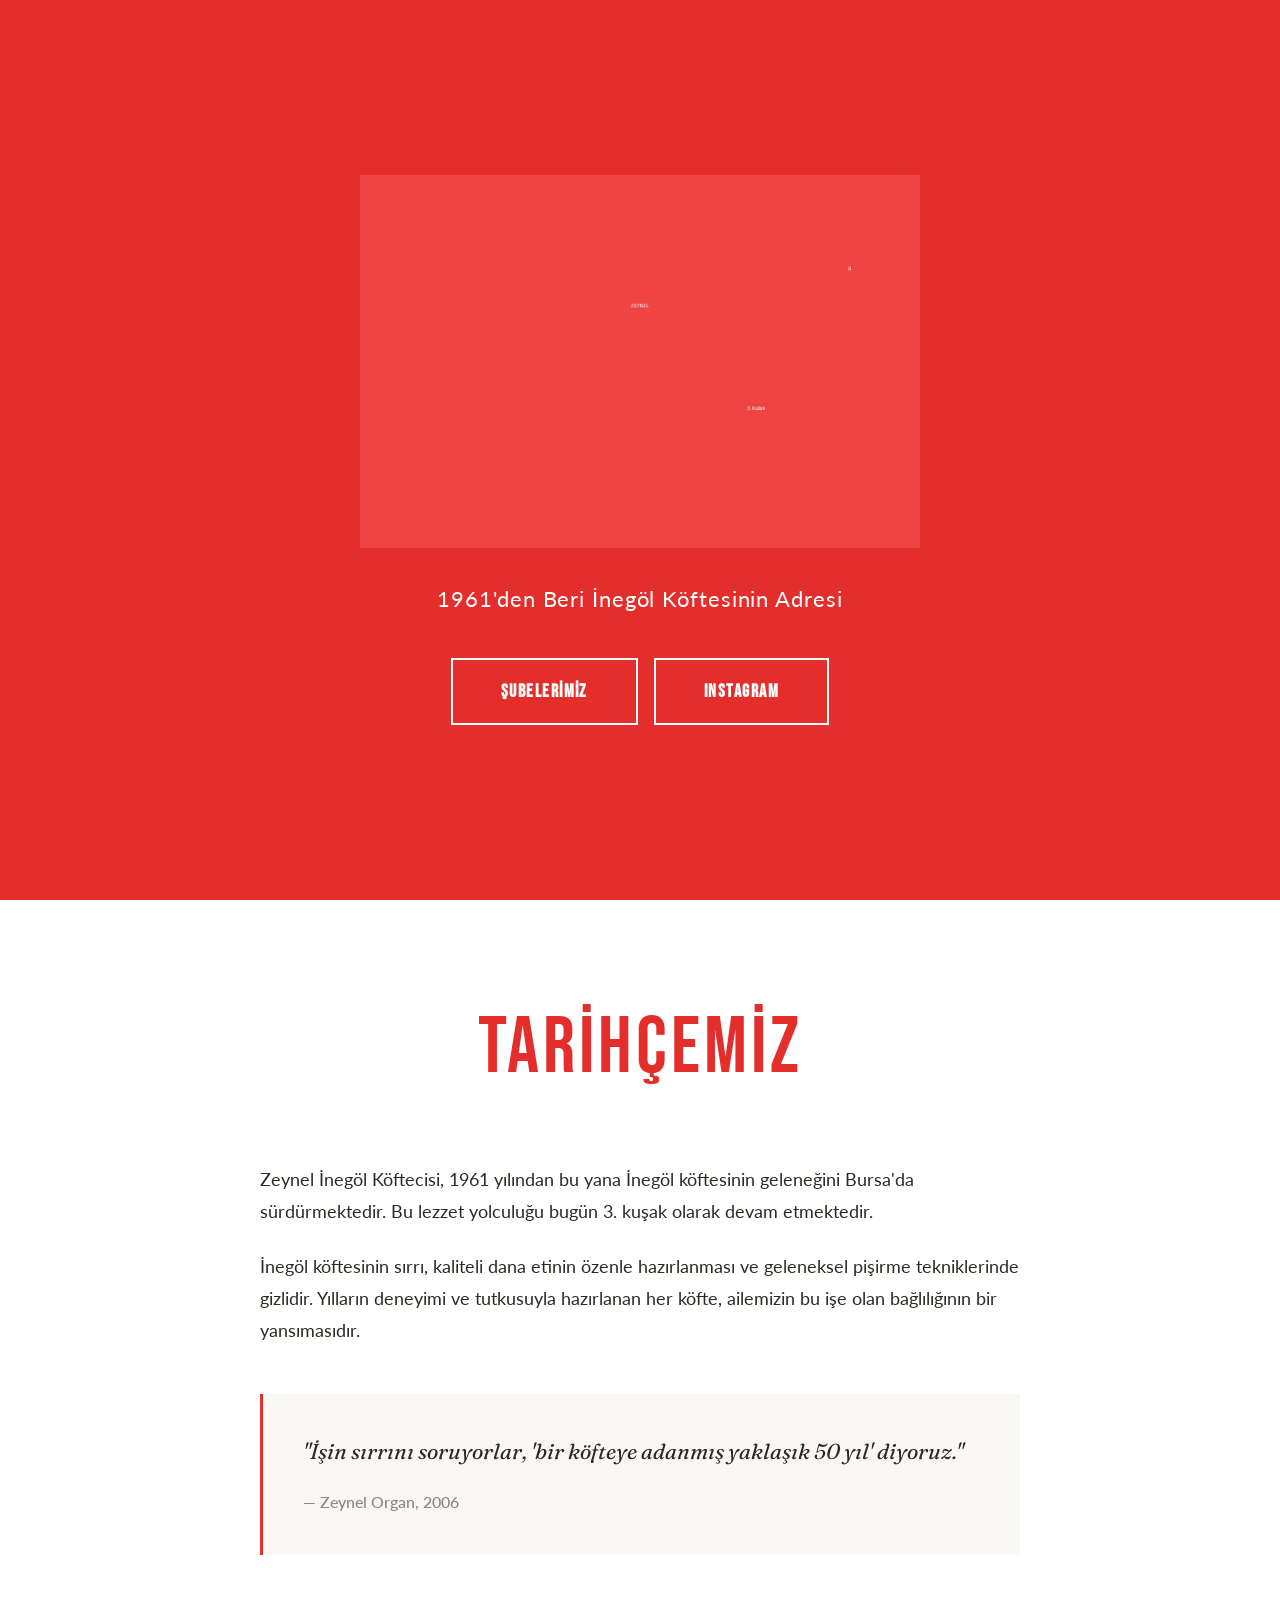
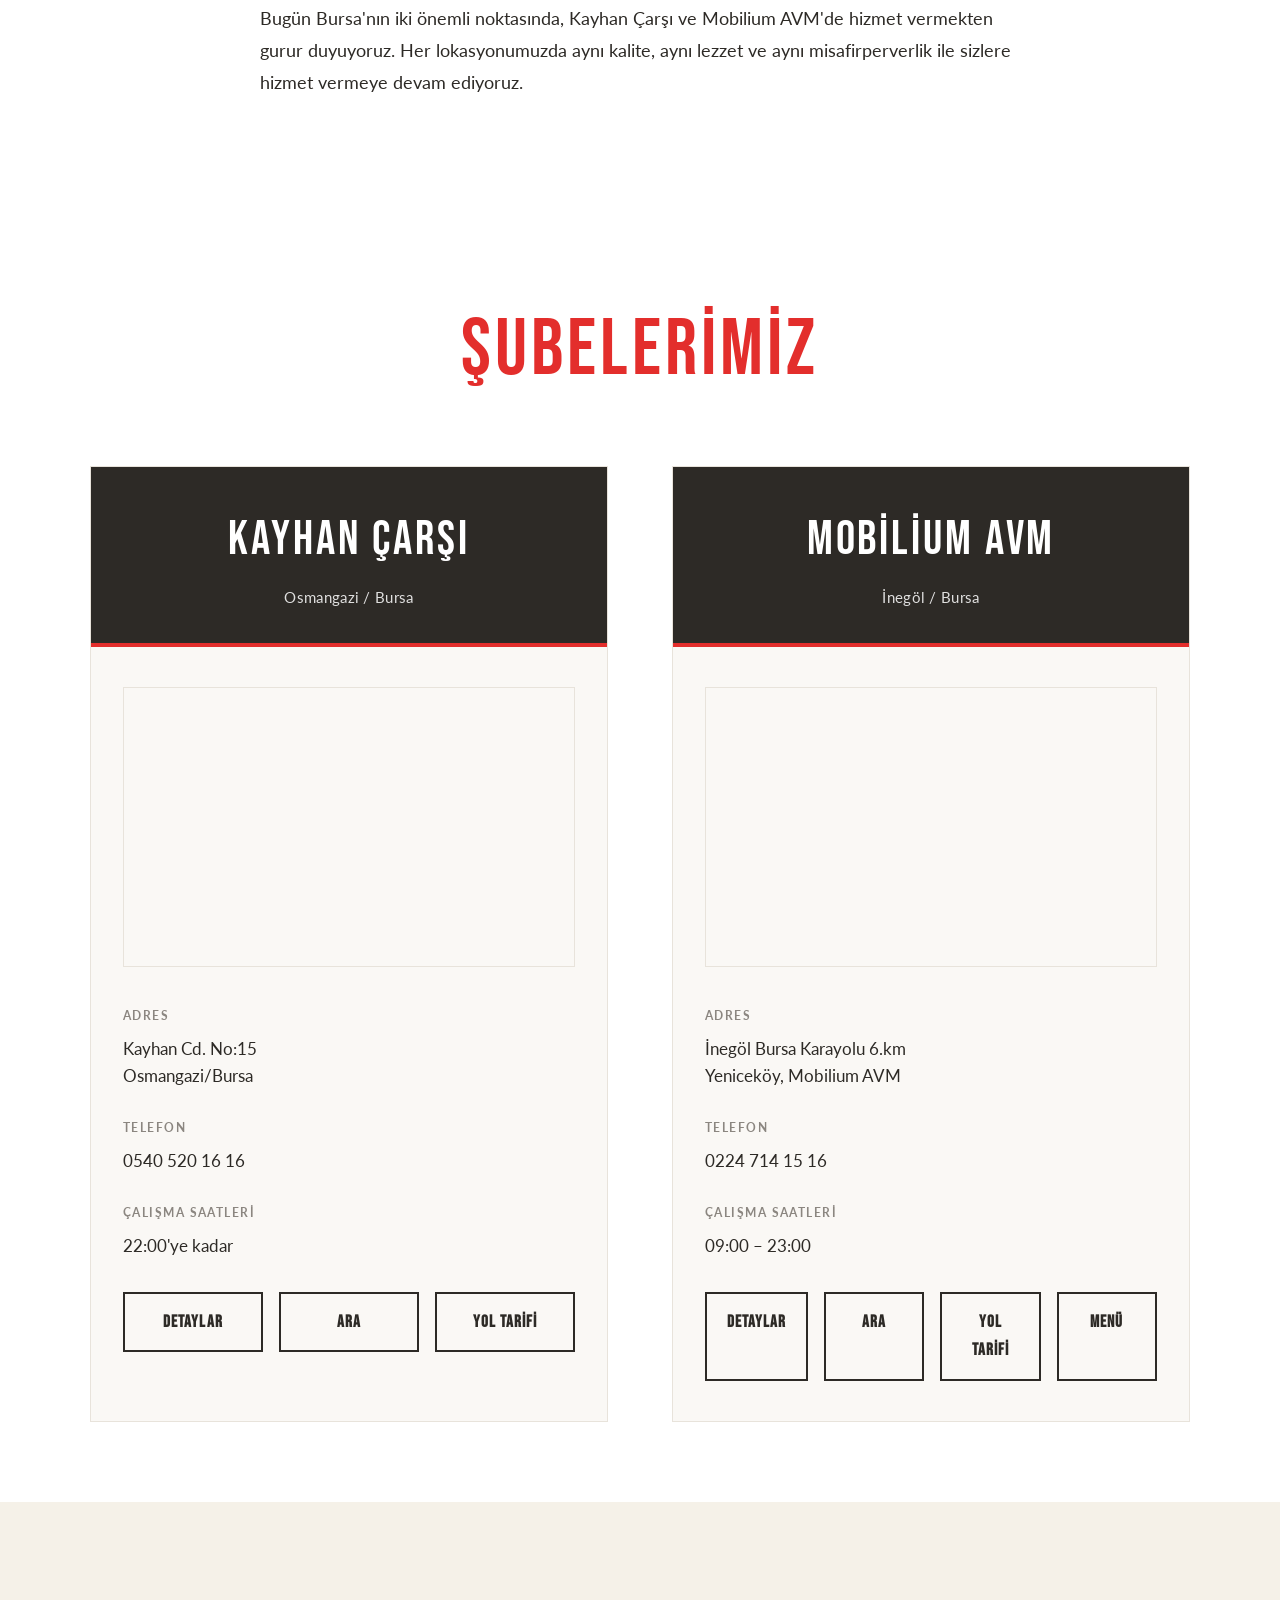
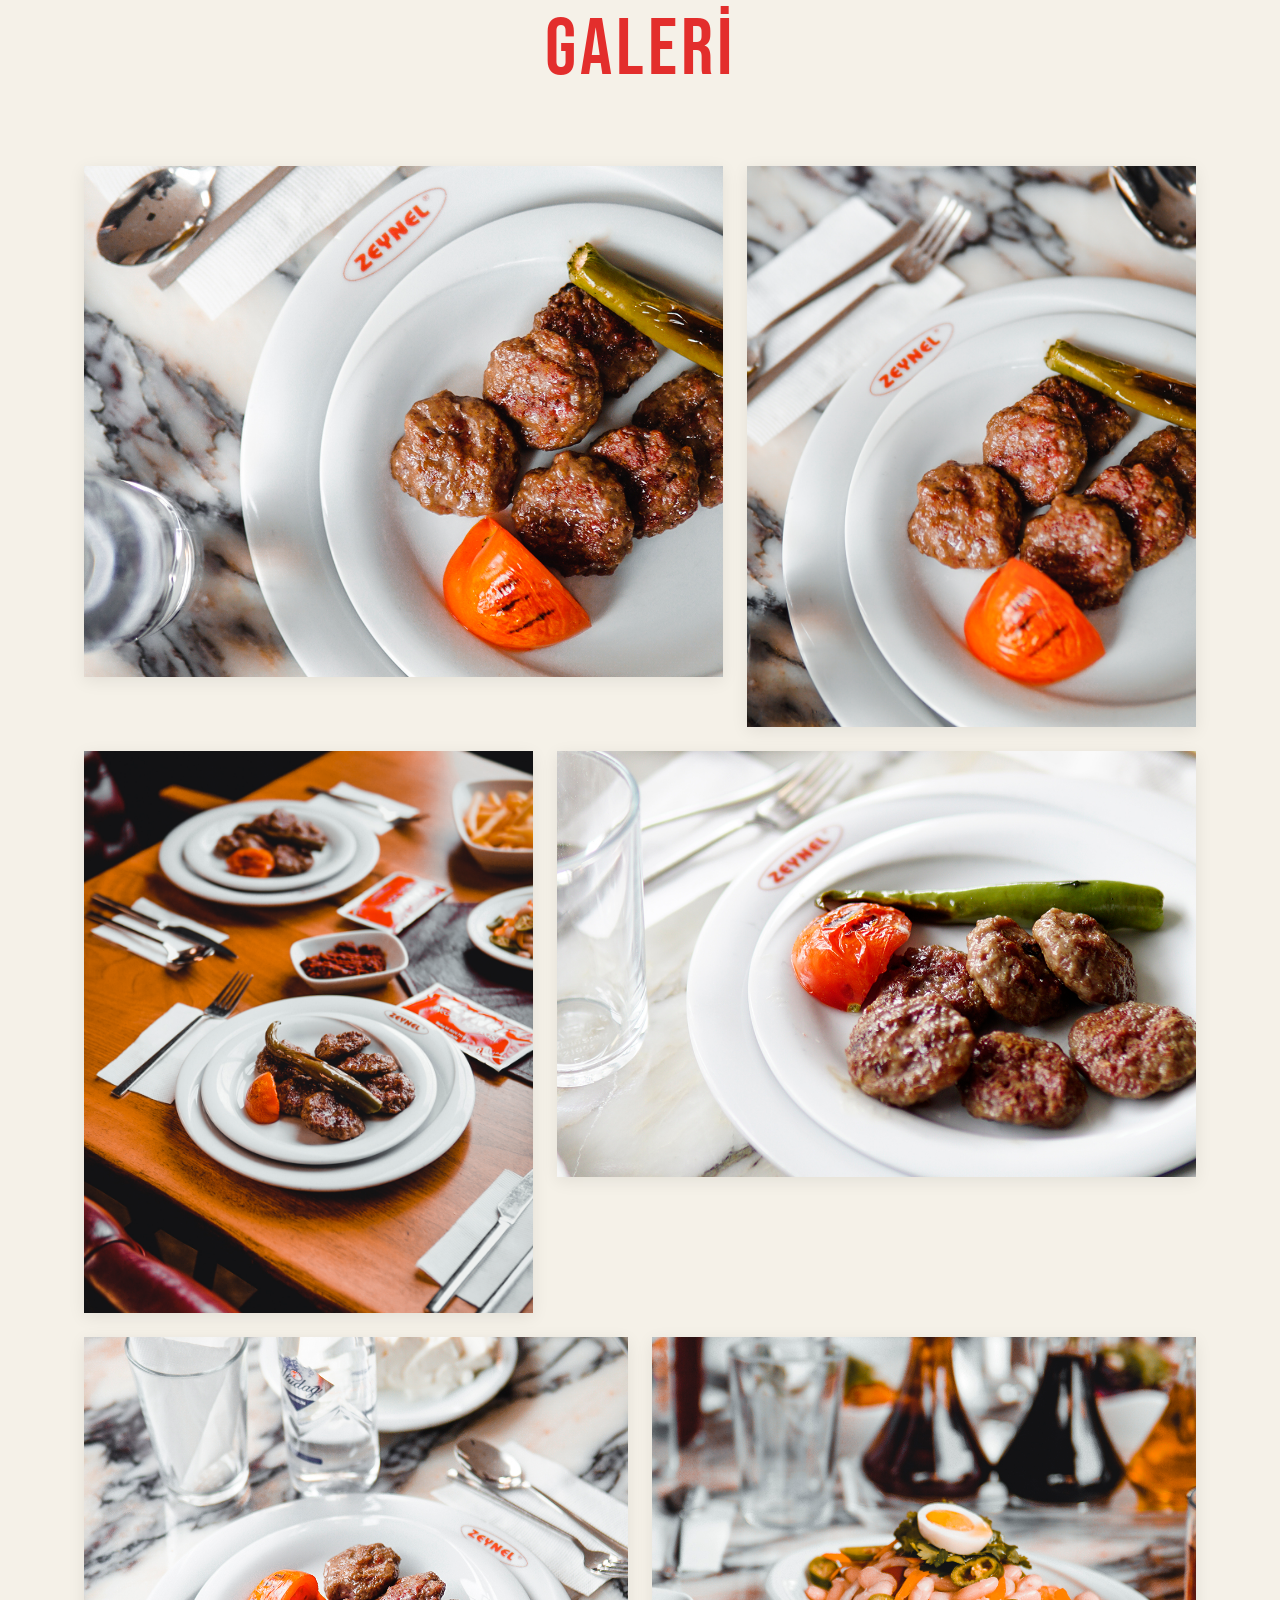
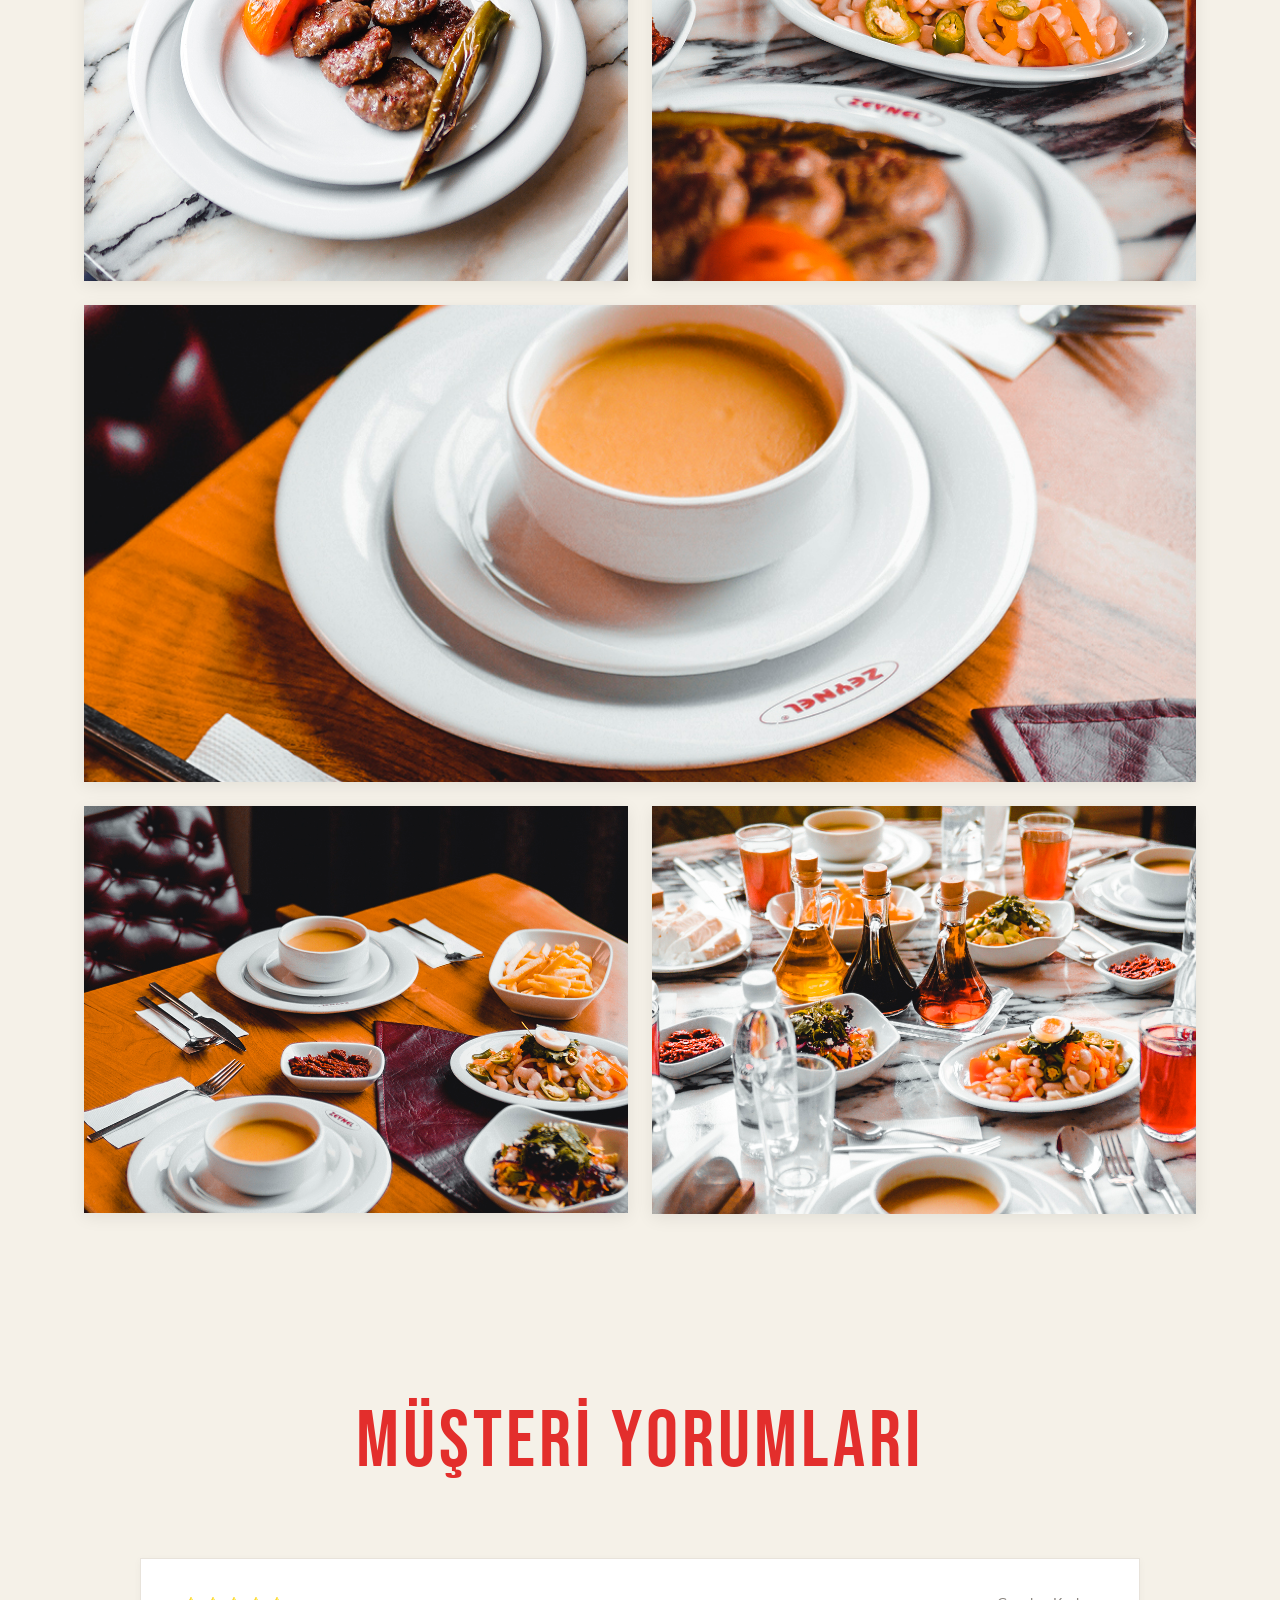
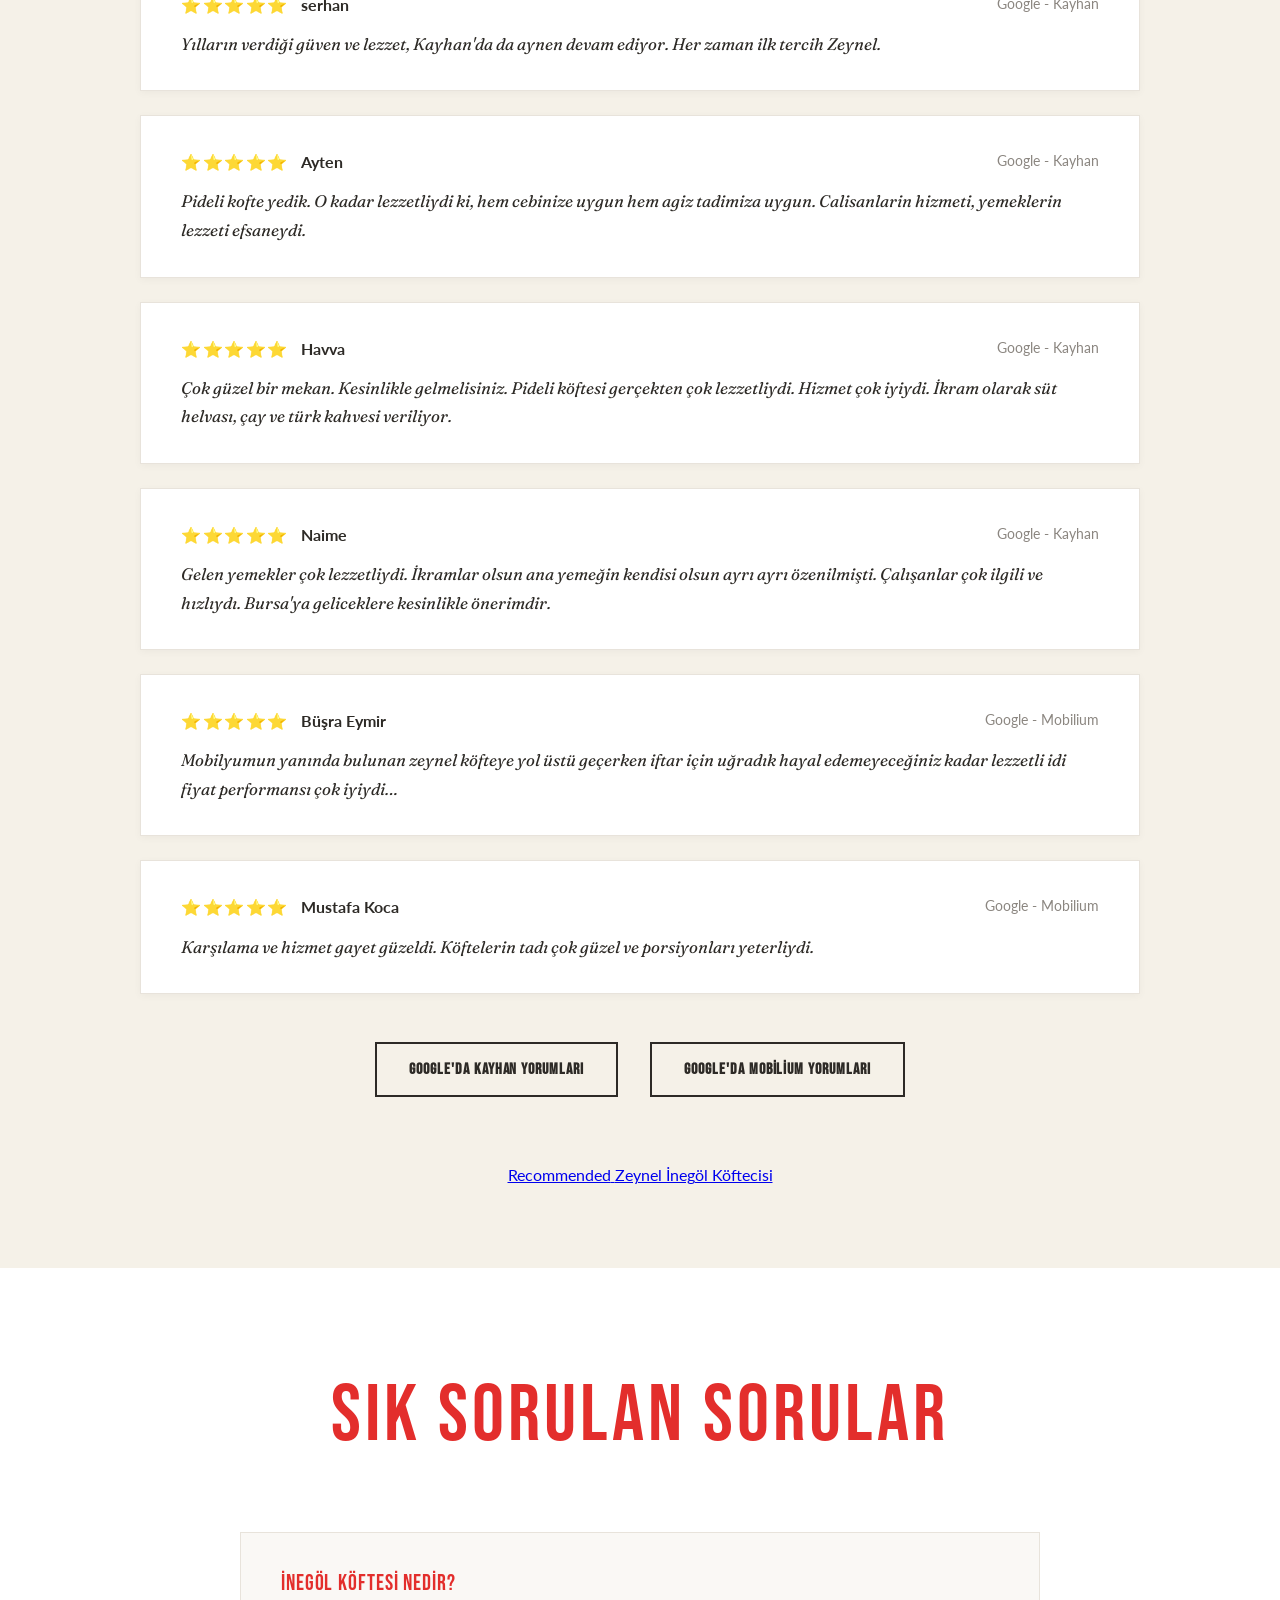
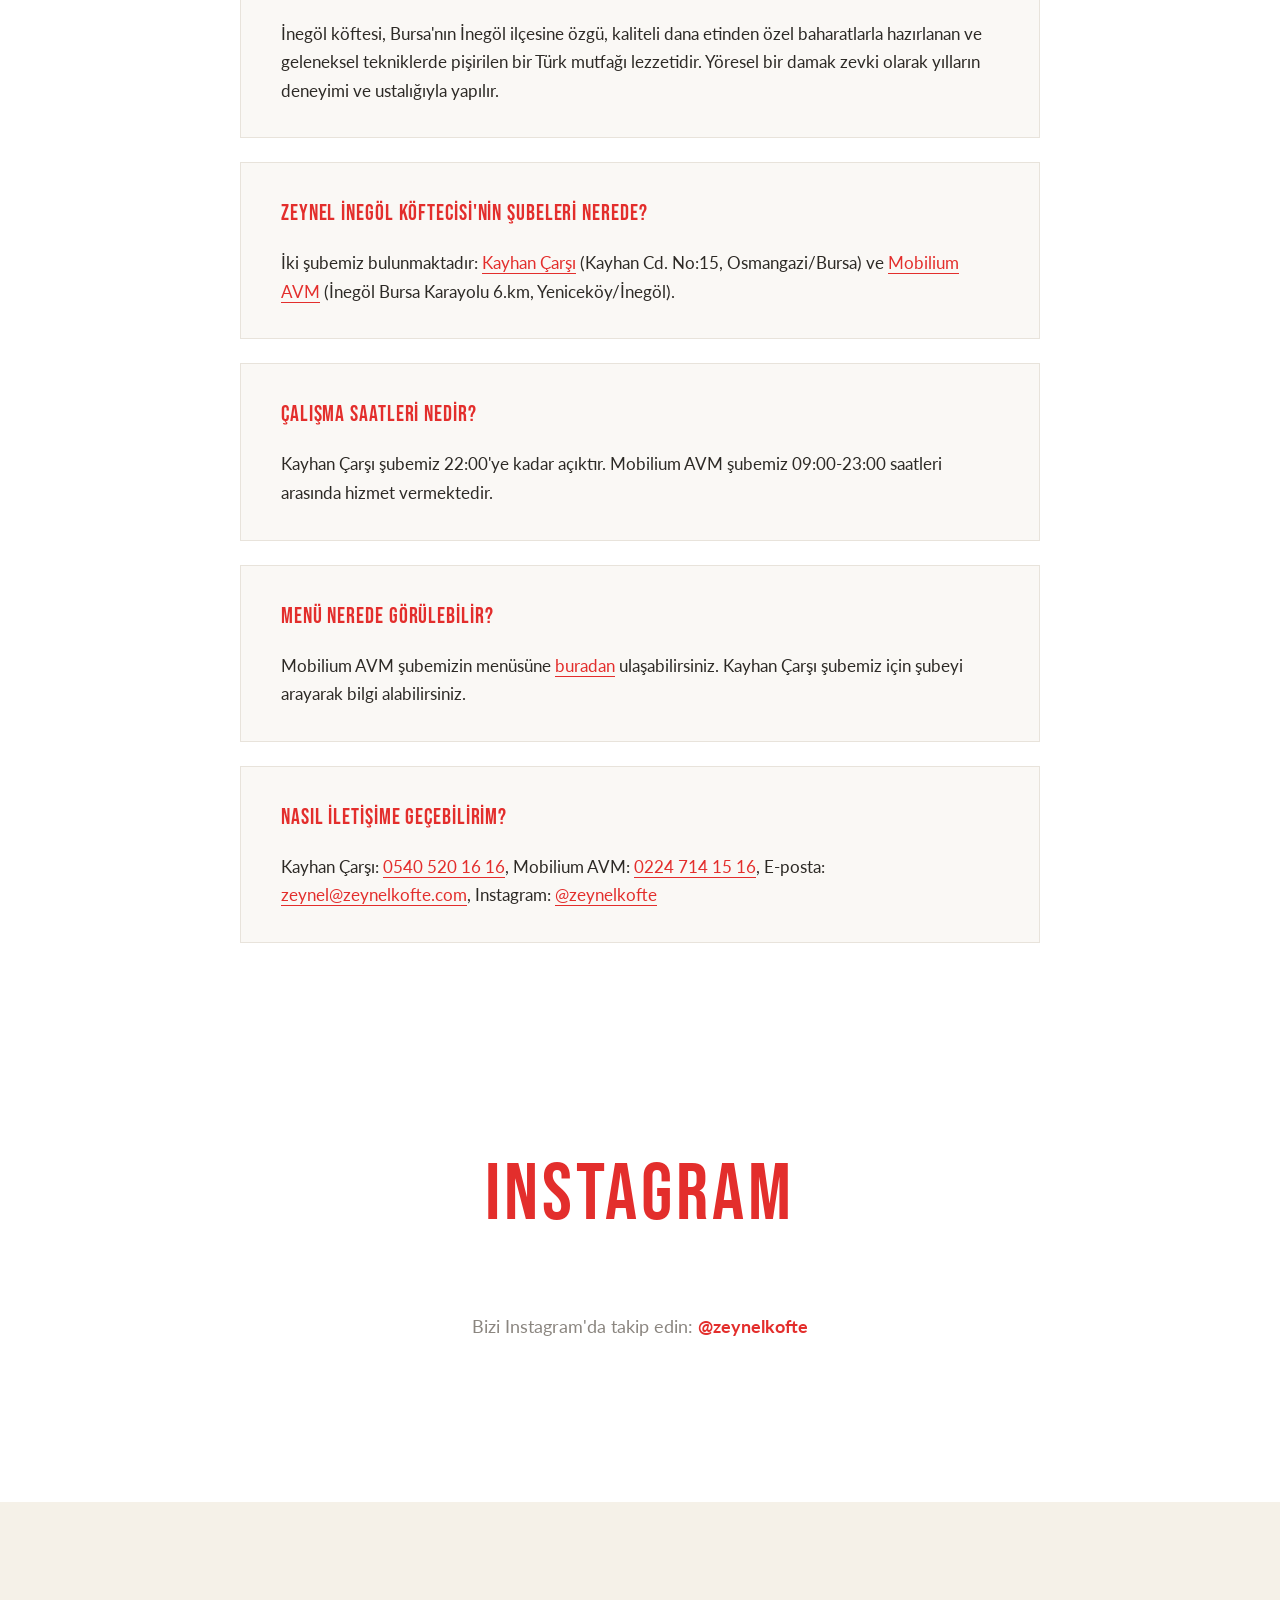
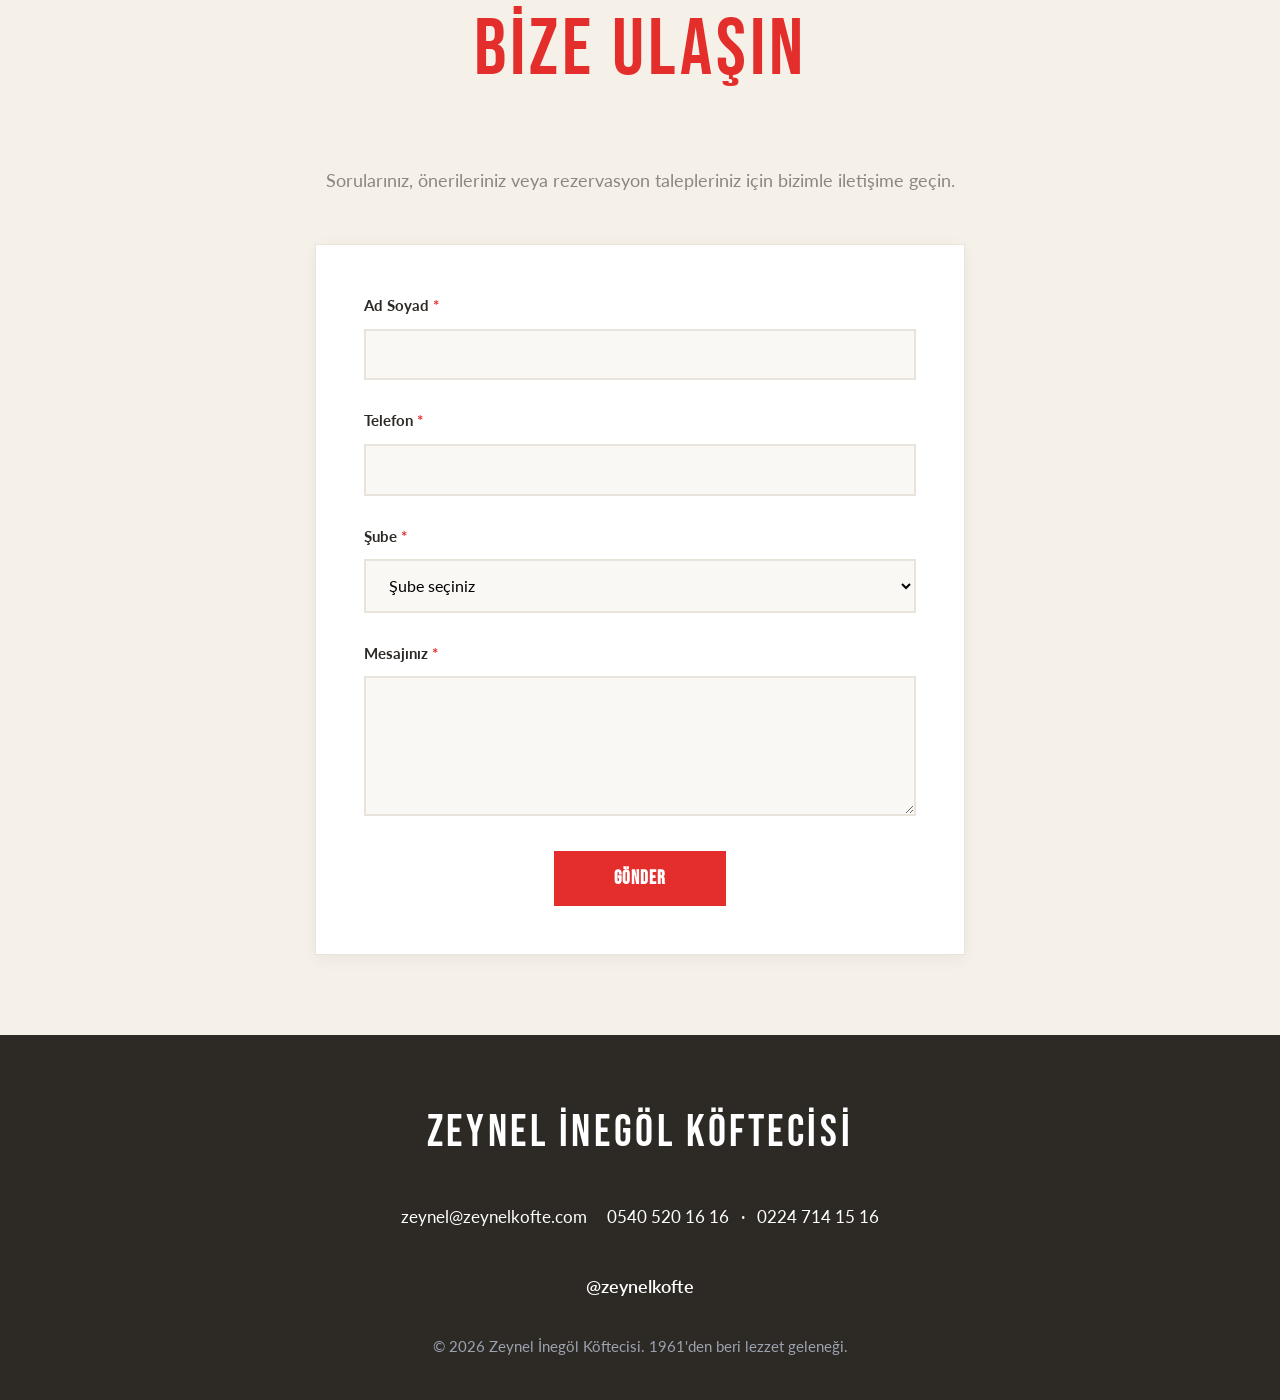
==== commit cb44e155: "Transform to premium multi-page restaurant site with SEO - NEW structure: / (home), /kayhan/, /mobil" ====
--- a/index.html
+++ b/index.html
@@ -3,791 +3,120 @@
 <head>
     <meta charset="UTF-8">
     <meta name="viewport" content="width=device-width, initial-scale=1.0">
-    <title>Zeynel İnegöl Köftecisi | 1961'den Beri Bursa'nın Lezzet Durağı</title>
-    <meta name="description" content="Zeynel İnegöl Köftecisi - 1961'den beri İnegöl köfte geleneğini sürdüren aile işletmesi. Bursa'da iki lokasyonumuz: Kayhan Çarşı ve Mobilium AVM.">
-    
-    <!-- Open Graph / Facebook -->
+    <title>Zeynel İnegöl Köftecisi | 1961'den Beri Bursa'da İnegöl Köftesi</title>
+    <meta name="description" content="Zeynel İnegöl Köftecisi - 1961'den beri İnegöl köfte geleneğini sürdüren 3. kuşak aile işletmesi. Bursa'da iki şubemiz: Kayhan Çarşı ve Mobilium AVM.">
+    <link rel="canonical" href="https://zeynelkofte.com/">
+    <link rel="alternate" hreflang="tr" href="https://zeynelkofte.com/">
+    <link rel="alternate" hreflang="en" href="https://zeynelkofte.com/en/">
+    <link rel="alternate" hreflang="x-default" href="https://zeynelkofte.com/">
+    
     <meta property="og:type" content="website">
     <meta property="og:url" content="https://zeynelkofte.com/">
-    <meta property="og:title" content="Zeynel İnegöl Köftecisi | 1961'den Beri Bursa'nın Lezzet Durağı">
-    <meta property="og:description" content="1961'den beri İnegöl köftesinin adresi. 3. kuşak aile işletmesi.">
+    <meta property="og:title" content="Zeynel İnegöl Köftecisi | 1961'den Beri">
+    <meta property="og:description" content="1961'den beri İnegöl köftesinin adresi. 3. kuşak aile işletmesi. Kayhan Çarşı ve Mobilium AVM.">
     <meta property="og:image" content="https://zeynelkofte.com/img/og-image.jpg">
 
-    <!-- Twitter -->
     <meta property="twitter:card" content="summary_large_image">
     <meta property="twitter:url" content="https://zeynelkofte.com/">
-    <meta property="twitter:title" content="Zeynel İnegöl Köftecisi | 1961'den Beri Bursa'nın Lezzet Durağı">
-    <meta property="twitter:description" content="1961'den beri İnegöl köftesinin adresi. 3. kuşak aile işletmesi.">
+    <meta property="twitter:title" content="Zeynel İnegöl Köftecisi | 1961'den Beri">
+    <meta property="twitter:description" content="1961'den beri İnegöl köftesinin adresi.">
     <meta property="twitter:image" content="https://zeynelkofte.com/img/og-image.jpg">
     
     <link rel="preconnect" href="https://fonts.googleapis.com">
     <link rel="preconnect" href="https://fonts.gstatic.com" crossorigin>
     <link href="https://fonts.googleapis.com/css2?family=Bebas+Neue&family=Lato:wght@400;700;900&family=Fraunces:ital,wght@0,400;1,500&display=swap" rel="stylesheet">
-    
-    <!-- Restaurant Guru 2026 Badge -->
     <link href="https://awards.infcdn.net/2024/badge-circledLeaves27.css" rel="stylesheet"/>
-    
-    <style>
-        * {
-            margin: 0;
-            padding: 0;
-            box-sizing: border-box;
-        }
-        
-        :root {
-            --zeynel-red: #E32E2C;
-            --white: #ffffff;
-            --cream: #FAF8F5;
-            --paper: #F5F1E8;
-            --warm-gray: #8B8680;
-            --text-dark: #2d2a26;
-            --border-subtle: #e8e3db;
-        }
-        
-        body {
-            font-family: 'Lato', -apple-system, BlinkMacSystemFont, sans-serif;
-            background-color: var(--cream);
-            color: var(--text-dark);
-            line-height: 1.7;
-            -webkit-font-smoothing: antialiased;
-            -moz-osx-font-smoothing: grayscale;
-        }
-        
-        h1, h2, h3, h4, h5, h6 {
-            font-family: 'Bebas Neue', sans-serif;
-            letter-spacing: 0.05em;
-            font-weight: 400;
-        }
-        
-        .container {
-            max-width: 1200px;
-            margin: 0 auto;
-            padding: 0 20px;
-        }
-        
-        section {
-            padding: 80px 20px;
-        }
-        
-        /* Hero Section - Simple red field with logo and Instagram */
-        .hero {
-            background-color: var(--zeynel-red);
-            min-height: 100vh;
-            display: flex;
-            flex-direction: column;
-            justify-content: center;
-            align-items: center;
-            text-align: center;
-            padding: 60px 20px;
-            position: relative;
-        }
-        
-        .hero-logo {
-            max-width: min(80vw, 560px);
-            width: 100%;
-            height: auto;
-            margin-bottom: 2rem;
-        }
-        
-        .hero-tagline {
-            font-family: 'Lato', sans-serif;
-            font-size: clamp(1.1rem, 2.5vw, 1.4rem);
-            color: var(--white);
-            margin-bottom: 2.5rem;
-            font-weight: 400;
-            letter-spacing: 0.04em;
-        }
-        
-        .hero-cta {
-            display: flex;
-            gap: 1rem;
-            justify-content: center;
-        }
-        
-        .cta-button {
-            display: inline-block;
-            padding: 16px 48px;
-            background-color: transparent;
-            color: var(--white);
-            text-decoration: none;
-            font-weight: 700;
-            font-size: 1.15rem;
-            border: 2px solid var(--white);
-            transition: all 0.25s ease;
-            font-family: 'Bebas Neue', sans-serif;
-            letter-spacing: 0.08em;
-        }
-        
-        .cta-button:hover {
-            background-color: var(--white);
-            color: var(--zeynel-red);
-        }
-        
-        /* Tarihçe Section - Editorial typography */
-        .tarihce {
-            background-color: var(--white);
-        }
-        
-        .section-title {
-            font-size: clamp(2.8rem, 7vw, 5rem);
-            text-align: center;
-            margin-bottom: 3rem;
-            color: var(--zeynel-red);
-            font-weight: 400;
-        }
-        
-        .tarihce-content {
-            max-width: 760px;
-            margin: 0 auto;
-            font-size: 1.1rem;
-            line-height: 1.8;
-            color: var(--text-dark);
-        }
-        
-        .tarihce-content p {
-            margin-bottom: 1.5rem;
-        }
-        
-        .quote-block {
-            background-color: var(--cream);
-            border-left: 3px solid var(--zeynel-red);
-            padding: 2.5rem 2rem 2.5rem 2.5rem;
-            margin: 3rem 0;
-            font-family: 'Fraunces', Georgia, serif;
-            font-style: italic;
-            font-size: 1.35rem;
-            line-height: 1.65;
-            color: var(--text-dark);
-        }
-        
-        .quote-author {
-            display: block;
-            margin-top: 1.2rem;
-            font-style: normal;
-            font-weight: 500;
-            color: var(--warm-gray);
-            font-size: 1rem;
-            font-family: 'Lato', sans-serif;
-        }
-        
-        /* Galeri Section - Photo-forward editorial layout */
-        .galeri {
-            background-color: var(--paper);
-            padding: 80px 0;
-        }
-        
-        .gallery-grid {
-            display: grid;
-            grid-template-columns: repeat(12, 1fr);
-            gap: 1.5rem;
-            max-width: 1400px;
-            margin: 0 auto;
-            padding: 0 1.5rem;
-        }
-        
-        .gallery-item {
-            position: relative;
-            overflow: hidden;
-            box-shadow: 0 4px 16px rgba(0, 0, 0, 0.08);
-        }
-        
-        .gallery-item:nth-child(1) {
-            grid-column: span 7;
-            aspect-ratio: 5/4;
-        }
-        
-        .gallery-item:nth-child(2) {
-            grid-column: span 5;
-            aspect-ratio: 4/5;
-        }
-        
-        .gallery-item:nth-child(3) {
-            grid-column: span 5;
-            aspect-ratio: 4/5;
-        }
-        
-        .gallery-item:nth-child(4) {
-            grid-column: span 7;
-            aspect-ratio: 3/2;
-        }
-        
-        .gallery-item:nth-child(5) {
-            grid-column: span 6;
-            aspect-ratio: 1/1;
-        }
-        
-        .gallery-item:nth-child(6) {
-            grid-column: span 6;
-            aspect-ratio: 1/1;
-        }
-        
-        .gallery-item:nth-child(7) {
-            grid-column: span 12;
-            aspect-ratio: 21/9;
-        }
-        
-        .gallery-item:nth-child(8) {
-            grid-column: span 6;
-            aspect-ratio: 4/3;
-        }
-        
-        .gallery-item:nth-child(9) {
-            grid-column: span 6;
-            aspect-ratio: 4/3;
-        }
-        
-        .gallery-item img {
-            width: 100%;
-            height: 100%;
-            object-fit: cover;
-            display: block;
-        }
-        
-        /* Şubeler Section - Storefront plaque style */
-        .subeler {
-            background-color: var(--white);
-            padding: 80px 20px;
-        }
-        
-        .locations-grid {
-            display: grid;
-            grid-template-columns: repeat(auto-fit, minmax(380px, 1fr));
-            gap: 4rem;
-            max-width: 1100px;
-            margin: 3rem auto 0;
-        }
-        
-        .location-card {
-            background-color: var(--cream);
-            border: 1px solid var(--border-subtle);
-            overflow: visible;
-            position: relative;
-        }
-        
-        .location-header {
-            background-color: var(--text-dark);
-            color: var(--white);
-            padding: 2rem;
-            text-align: center;
-            border-bottom: 4px solid var(--zeynel-red);
-        }
-        
-        .location-name {
-            font-size: 3rem;
-            margin-bottom: 0.25rem;
-            letter-spacing: 0.06em;
-        }
-        
-        .location-rating {
-            font-size: 0.95rem;
-            opacity: 0.85;
-            font-family: 'Lato', sans-serif;
-            letter-spacing: 0.02em;
-        }
-        
-        .location-body {
-            padding: 2.5rem 2rem;
-        }
-        
-        .location-info {
-            margin-bottom: 1.75rem;
-        }
-        
-        .location-info strong {
-            display: block;
-            color: var(--warm-gray);
-            font-size: 0.75rem;
-            text-transform: uppercase;
-            letter-spacing: 0.12em;
-            margin-bottom: 0.6rem;
-            font-weight: 700;
-        }
-        
-        .location-info p {
-            color: var(--text-dark);
-            font-size: 1.05rem;
-            line-height: 1.6;
-        }
-        
-        .location-info a {
-            color: var(--text-dark);
-            text-decoration: none;
-            transition: color 0.2s ease;
-        }
-        
-        .location-info a:hover {
-            color: var(--zeynel-red);
-        }
-        
-        .location-map {
-            width: 100%;
-            height: 280px;
-            border: 1px solid var(--border-subtle);
-            margin-bottom: 2rem;
-        }
-        
-        .location-actions {
-            display: flex;
-            gap: 1rem;
-            margin-top: 2rem;
-        }
-        
-        .location-button {
-            flex: 1;
-            padding: 14px 20px;
-            text-align: center;
-            text-decoration: none;
-            border: 2px solid var(--text-dark);
-            color: var(--text-dark);
-            font-weight: 700;
-            font-size: 1.05rem;
-            transition: all 0.2s ease;
-            font-family: 'Bebas Neue', sans-serif;
-            letter-spacing: 0.06em;
-            background-color: transparent;
-        }
-        
-        .location-button:hover {
-            background-color: var(--text-dark);
-            color: var(--white);
-        }
-        
-        /* Yorumlar Section - Guest book strip style */
-        .yorumlar {
-            background-color: var(--paper);
-            padding: 80px 20px;
-        }
-        
-        .reviews-container {
-            max-width: 1000px;
-            margin: 0 auto;
-        }
-        
-        .review-strip {
-            background-color: var(--white);
-            border: 1px solid var(--border-subtle);
-            margin-bottom: 1.5rem;
-            padding: 2rem 2.5rem;
-            position: relative;
-            box-shadow: 0 2px 8px rgba(0, 0, 0, 0.04);
-        }
-        
-        .review-header {
-            display: flex;
-            align-items: center;
-            gap: 0.75rem;
-            margin-bottom: 0.75rem;
-        }
-        
-        .review-stars {
-            color: #FFA500;
-            font-size: 1rem;
-            letter-spacing: 0.1em;
-        }
-        
-        .review-author {
-            font-weight: 700;
-            color: var(--text-dark);
-            font-size: 1rem;
-        }
-        
-        .review-source {
-            color: var(--warm-gray);
-            font-size: 0.85rem;
-            margin-left: auto;
-            font-weight: 400;
-        }
-        
-        .review-text {
-            color: var(--text-dark);
-            line-height: 1.7;
-            font-size: 1.05rem;
-            font-family: 'Fraunces', Georgia, serif;
-            font-style: italic;
-        }
-        
-        .reviews-footer {
-            text-align: center;
-            margin-top: 3rem;
-        }
-        
-        .review-links {
-            display: flex;
-            gap: 2rem;
-            justify-content: center;
-            flex-wrap: wrap;
-        }
-        
-        .review-link {
-            display: inline-block;
-            padding: 12px 32px;
-            background-color: transparent;
-            color: var(--text-dark);
-            text-decoration: none;
-            border: 2px solid var(--text-dark);
-            font-weight: 700;
-            transition: all 0.2s ease;
-            font-family: 'Bebas Neue', sans-serif;
-            letter-spacing: 0.06em;
-        }
-        
-        .review-link:hover {
-            background-color: var(--text-dark);
-            color: var(--white);
-        }
-        
-        /* Restaurant Guru Badge */
-        .awards-section {
-            text-align: center;
-            margin-top: 4rem;
-        }
-        
-        /* Instagram Section */
-        .instagram {
-            background-color: var(--white);
-            text-align: center;
-        }
-        
-        .instagram-intro {
-            font-size: 1.15rem;
-            color: var(--warm-gray);
-            margin-bottom: 3rem;
-        }
-        
-        .instagram-handle {
-            color: var(--zeynel-red);
-            font-weight: 700;
-            text-decoration: none;
-        }
-        
-        .instagram-grid {
-            display: grid;
-            grid-template-columns: repeat(auto-fit, minmax(300px, 1fr));
-            gap: 2rem;
-            margin-top: 3rem;
-            max-width: 1200px;
-            margin-left: auto;
-            margin-right: auto;
-        }
-        
-        .instagram-embed {
-            min-height: 500px;
-            display: flex;
-            justify-content: center;
-            align-items: center;
-        }
-        
-        /* Contact Section */
-        .contact {
-            background-color: var(--paper);
-        }
-        
-        .contact-intro {
-            text-align: center;
-            max-width: 700px;
-            margin: 0 auto 3rem;
-            font-size: 1.1rem;
-            color: var(--warm-gray);
-        }
-        
-        .contact-form {
-            max-width: 650px;
-            margin: 0 auto;
-            background: var(--white);
-            padding: 3rem;
-            border: 1px solid var(--border-subtle);
-            box-shadow: 0 4px 16px rgba(0, 0, 0, 0.05);
-        }
-        
-        .form-group {
-            margin-bottom: 1.75rem;
-        }
-        
-        .form-group label {
-            display: block;
-            margin-bottom: 0.6rem;
-            font-weight: 700;
-            color: var(--text-dark);
-            font-size: 0.95rem;
-        }
-        
-        .form-group label span {
-            color: var(--zeynel-red);
-        }
-        
-        .form-group input,
-        .form-group select,
-        .form-group textarea {
-            width: 100%;
-            padding: 0.9rem 1.2rem;
-            border: 2px solid var(--border-subtle);
-            font-size: 1rem;
-            font-family: inherit;
-            transition: border-color 0.2s ease;
-            background-color: var(--cream);
-        }
-        
-        .form-group input:focus,
-        .form-group select:focus,
-        .form-group textarea:focus {
-            outline: none;
-            border-color: var(--zeynel-red);
-        }
-        
-        .form-group textarea {
-            min-height: 140px;
-            resize: vertical;
-        }
-        
-        .form-submit {
-            text-align: center;
-        }
-        
-        .btn-submit {
-            padding: 16px 60px;
-            background-color: var(--zeynel-red);
-            color: var(--white);
-            border: none;
-            font-size: 1.2rem;
-            font-weight: 700;
-            cursor: pointer;
-            transition: all 0.2s ease;
-            font-family: 'Bebas Neue', sans-serif;
-            letter-spacing: 0.06em;
-        }
-        
-        .btn-submit:hover {
-            background-color: #c22723;
-        }
-        
-        /* Footer */
-        .footer {
-            padding: 60px 20px 40px;
-            text-align: center;
-            background-color: var(--text-dark);
-            color: var(--white);
-        }
-        
-        .footer-logo-text {
-            font-size: 2.8rem;
-            color: var(--white);
-            margin-bottom: 1.5rem;
-            letter-spacing: 0.08em;
-        }
-        
-        .footer-contact {
-            margin-bottom: 2rem;
-            font-size: 1.05rem;
-        }
-        
-        .footer-contact a {
-            color: var(--white);
-            text-decoration: none;
-            transition: color 0.2s ease;
-            display: inline-block;
-            margin: 0.5rem 0.5rem;
-        }
-        
-        .footer-contact a:hover {
-            color: var(--zeynel-red);
-        }
-        
-        .footer-social {
-            margin-bottom: 2rem;
-        }
-        
-        .footer-social a {
-            color: var(--white);
-            text-decoration: none;
-            font-size: 1.1rem;
-            font-weight: 600;
-        }
-        
-        .footer-social a:hover {
-            color: var(--zeynel-red);
-        }
-        
-        .footer-text {
-            color: #9ca3af;
-            font-size: 0.95rem;
-        }
-        
-        /* Responsive */
-        @media (max-width: 768px) {
-            section {
-                padding: 60px 20px;
-            }
-            
-            .hero {
-                min-height: 100vh;
-                padding: 60px 20px;
-            }
-            
-            .hero-logo {
-                max-width: 90vw;
-                margin-bottom: 1.5rem;
-            }
-            
-            .hero-tagline {
-                font-size: 1.1rem;
-                margin-bottom: 2rem;
-            }
-            
-            .cta-button {
-                padding: 14px 40px;
-                font-size: 1.1rem;
-            }
-            
-            .section-title {
-                font-size: 2.8rem;
-            }
-            
-            .gallery-grid {
-                grid-template-columns: 1fr;
-                gap: 1rem;
-                padding: 0 1rem;
-            }
-            
-            .gallery-item {
-                grid-column: span 1 !important;
-                aspect-ratio: 4/3 !important;
-            }
-            
-            .locations-grid {
-                grid-template-columns: 1fr;
-                gap: 2.5rem;
-            }
-            
-            .location-actions {
-                flex-direction: column;
-            }
-            
-            .location-button {
-                width: 100%;
-            }
-            
-            .review-strip {
-                padding: 1.5rem;
-            }
-            
-            .review-header {
-                flex-direction: column;
-                align-items: flex-start;
-                gap: 0.5rem;
-            }
-            
-            .review-source {
-                margin-left: 0;
-            }
-            
-            .instagram-grid {
-                grid-template-columns: 1fr;
-            }
-            
-            .contact-form {
-                padding: 2rem 1.5rem;
-            }
-            
-            .quote-block {
-                padding: 1.5rem 1.5rem 1.5rem 1.75rem;
-                font-size: 1.15rem;
-            }
-        }
-    </style>
-    
-    <!-- JSON-LD Structured Data for Kayhan Çarşı -->
+    <link rel="stylesheet" href="css/styles.css">
+    
     <script type="application/ld+json">
     {
         "@context": "https://schema.org",
-        "@type": "Restaurant",
-        "name": "Zeynel İnegöl Köftecisi - Kayhan Çarşı",
-        "image": "https://zeynelkofte.com/img/og-image.jpg",
-        "telephone": "+905405201616",
+        "@type": "Organization",
+        "name": "Zeynel İnegöl Köftecisi",
+        "url": "https://zeynelkofte.com",
+        "logo": "https://zeynelkofte.com/img/zeynel-logo.jpg",
         "email": "zeynel@zeynelkofte.com",
-        "address": {
-            "@type": "PostalAddress",
-            "streetAddress": "Kayhan Cd. No:15",
-            "addressLocality": "Osmangazi",
-            "addressRegion": "Bursa",
-            "postalCode": "16230",
-            "addressCountry": "TR"
-        },
-        "geo": {
-            "@type": "GeoCoordinates",
-            "latitude": "40.1817",
-            "longitude": "29.0652"
-        },
-        "url": "https://zeynelkofte.com",
-        "servesCuisine": "Turkish",
-        "priceRange": "$$",
-        "aggregateRating": {
-            "@type": "AggregateRating",
-            "ratingValue": "4.5",
-            "reviewCount": "116"
-        },
-        "foundingDate": "1961"
+        "foundingDate": "1961",
+        "sameAs": [
+            "https://www.instagram.com/zeynelkofte/"
+        ],
+        "description": "1961'den beri İnegöl köfte geleneğini sürdüren 3. kuşak aile işletmesi"
     }
     </script>
     
-    <!-- JSON-LD Structured Data for Mobilium AVM -->
     <script type="application/ld+json">
     {
         "@context": "https://schema.org",
-        "@type": "Restaurant",
-        "name": "Zeynel İnegöl Köftecisi - Mobilium AVM",
-        "image": "https://zeynelkofte.com/img/og-image.jpg",
-        "telephone": "+902247141516",
-        "email": "zeynel@zeynelkofte.com",
-        "address": {
-            "@type": "PostalAddress",
-            "streetAddress": "İnegöl Bursa Karayolu 6.km, Mobilium AVM",
-            "addressLocality": "Yeniceköy",
-            "addressRegion": "Bursa",
-            "addressCountry": "TR"
-        },
-        "geo": {
-            "@type": "GeoCoordinates",
-            "latitude": "40.1182105",
-            "longitude": "29.4443197"
-        },
-        "url": "https://zeynelkofte.com",
-        "menu": "https://menucebimde.com/?menuid=0LKC7M",
-        "servesCuisine": "Turkish",
-        "priceRange": "$$",
-        "openingHoursSpecification": {
-            "@type": "OpeningHoursSpecification",
-            "dayOfWeek": [
-                "Monday",
-                "Tuesday",
-                "Wednesday",
-                "Thursday",
-                "Friday",
-                "Saturday",
-                "Sunday"
-            ],
-            "opens": "09:00",
-            "closes": "23:00"
-        },
-        "foundingDate": "1961"
+        "@type": "WebSite",
+        "name": "Zeynel İnegöl Köftecisi",
+        "url": "https://zeynelkofte.com"
+    }
+    </script>
+    
+    <script type="application/ld+json">
+    {
+        "@context": "https://schema.org",
+        "@type": "FAQPage",
+        "mainEntity": [
+            {
+                "@type": "Question",
+                "name": "İnegöl köftesi nedir?",
+                "acceptedAnswer": {
+                    "@type": "Answer",
+                    "text": "İnegöl köftesi, Bursa'nın İnegöl ilçesine özgü, kaliteli dana etinden özel baharatlarla hazırlanan ve geleneksel tekniklerde pişirilen bir Türk mutfağı lezzetidir. Yöresel bir damak zevki olarak yılların deneyimi ve ustalığıyla yapılır."
+                }
+            },
+            {
+                "@type": "Question",
+                "name": "Zeynel İnegöl Köftecisi'nin şubeleri nerede?",
+                "acceptedAnswer": {
+                    "@type": "Answer",
+                    "text": "İki şubemiz bulunmaktadır: Kayhan Çarşı (Kayhan Cd. No:15, Osmangazi/Bursa) ve Mobilium AVM (İnegöl Bursa Karayolu 6.km, Yeniceköy/İnegöl)."
+                }
+            },
+            {
+                "@type": "Question",
+                "name": "Çalışma saatleri nedir?",
+                "acceptedAnswer": {
+                    "@type": "Answer",
+                    "text": "Kayhan Çarşı şubemiz 22:00'ye kadar açıktır. Mobilium AVM şubemiz 09:00-23:00 saatleri arasında hizmet vermektedir."
+                }
+            },
+            {
+                "@type": "Question",
+                "name": "Menü nerede görülebilir?",
+                "acceptedAnswer": {
+                    "@type": "Answer",
+                    "text": "Mobilium AVM şubemizin menüsüne https://menucebimde.com/?menuid=0LKC7M adresinden ulaşabilirsiniz. Kayhan Çarşı şubemiz için şubeyi arayarak bilgi alabilirsiniz."
+                }
+            },
+            {
+                "@type": "Question",
+                "name": "Nasıl iletişime geçebilirim?",
+                "acceptedAnswer": {
+                    "@type": "Answer",
+                    "text": "Kayhan Çarşı: 0540 520 16 16, Mobilium AVM: 0224 714 15 16, E-posta: zeynel@zeynelkofte.com, Instagram: @zeynelkofte"
+                }
+            }
+        ]
     }
     </script>
 </head>
 <body>
-    <!-- Hero Section -->
     <section class="hero">
-        <img src="img/zeynel-wordmark.jpg" alt="Zeynel İnegöl Köftecisi" class="hero-logo">
+        <img src="img/zeynel-wordmark.jpg" alt="Zeynel İnegöl Köftecisi Logo" class="hero-logo" width="560" height="auto">
         <p class="hero-tagline">1961'den Beri İnegöl Köftesinin Adresi</p>
         <div class="hero-cta">
-            <a href="https://www.instagram.com/zeynelkofte/" class="cta-button" target="_blank" rel="noopener">Instagram'da Takip Et</a>
-        </div>
-    </section>
-    
-    <!-- Tarihçe Section -->
+            <a href="#subeler" class="cta-button">Şubelerimiz</a>
+            <a href="https://www.instagram.com/zeynelkofte/" class="cta-button" target="_blank" rel="noopener">Instagram</a>
+        </div>
+    </section>
+    
     <section class="tarihce">
         <div class="container">
-            <h2 class="section-title">Tarihçemiz</h2>
+            <h1 class="section-title">Tarihçemiz</h1>
             <div class="tarihce-content">
-                <p>Zeynel İnegöl Köftecisi, 1961 yılından bu yana İnegöl köftesinin geleneğini Bursa'da sürdürmektedir. Kurucumuz Zeynel Organ tarafından başlatılan bu lezzet yolculuğu, bugün 3. kuşak olarak devam etmektedir.</p>
+                <p>Zeynel İnegöl Köftecisi, 1961 yılından bu yana İnegöl köftesinin geleneğini Bursa'da sürdürmektedir. Bu lezzet yolculuğu bugün 3. kuşak olarak devam etmektedir.</p>
                 
                 <p>İnegöl köftesinin sırrı, kaliteli dana etinin özenle hazırlanması ve geleneksel pişirme tekniklerinde gizlidir. Yılların deneyimi ve tutkusuyla hazırlanan her köfte, ailemizin bu işe olan bağlılığının bir yansımasıdır.</p>
                 
@@ -801,58 +130,21 @@
         </div>
     </section>
     
-    <!-- Galeri Section -->
-    <section class="galeri">
-        <div class="container">
-            <h2 class="section-title">Galeri</h2>
-            <div class="gallery-grid">
-                <div class="gallery-item">
-                    <img src="img/gallery-01.jpg" alt="Zeynel İnegöl Köftecisi" loading="lazy">
-                </div>
-                <div class="gallery-item">
-                    <img src="img/gallery-02.jpg" alt="İnegöl Köfte" loading="lazy">
-                </div>
-                <div class="gallery-item">
-                    <img src="img/gallery-03.jpg" alt="Zeynel Köfte" loading="lazy">
-                </div>
-                <div class="gallery-item">
-                    <img src="img/gallery-04.jpg" alt="Köfte Sunumu" loading="lazy">
-                </div>
-                <div class="gallery-item">
-                    <img src="img/gallery-05.jpg" alt="Restaurant İçi" loading="lazy">
-                </div>
-                <div class="gallery-item">
-                    <img src="img/gallery-06.jpg" alt="Zeynel İnegöl" loading="lazy">
-                </div>
-                <div class="gallery-item">
-                    <img src="img/gallery-07.jpg" alt="Lezzet" loading="lazy">
-                </div>
-                <div class="gallery-item">
-                    <img src="img/gallery-08.jpg" alt="Bursa Köfte" loading="lazy">
-                </div>
-                <div class="gallery-item">
-                    <img src="img/gallery-09.jpg" alt="İnegöl Köftecisi" loading="lazy">
-                </div>
-            </div>
-        </div>
-    </section>
-    
-    <!-- Şubeler Section -->
-    <section class="subeler">
+    <section class="subeler" id="subeler">
         <div class="container">
             <h2 class="section-title">Şubelerimiz</h2>
             <div class="locations-grid">
-                <!-- Kayhan Çarşı -->
                 <article class="location-card">
                     <div class="location-header">
                         <h3 class="location-name">Kayhan Çarşı</h3>
-                        <div class="location-rating">⭐ 4,5 · 116 yorum</div>
+                        <div class="location-rating">Osmangazi / Bursa</div>
                     </div>
                     <div class="location-body">
                         <iframe 
-                            src="https://maps.google.com/maps?q=Kayhan+Cd+No+15+Osmangazi+Bursa+Zeynel&hl=tr&z=16&output=embed"
+                            src="https://maps.google.com/maps?cid=8349024832851885580&hl=tr&z=16&output=embed"
                             class="location-map"
                             loading="lazy"
+                            title="Zeynel İnegöl Köftecisi Kayhan Çarşı Harita"
                             referrerpolicy="no-referrer-when-downgrade">
                         </iframe>
                         <div class="location-info">
@@ -865,26 +157,27 @@
                         </div>
                         <div class="location-info">
                             <strong>Çalışma Saatleri</strong>
-                            <p>Akşam 22:00'ye kadar</p>
+                            <p>22:00'ye kadar</p>
                         </div>
                         <div class="location-actions">
+                            <a href="kayhan/" class="location-button">Detaylar</a>
                             <a href="tel:+905405201616" class="location-button">Ara</a>
-                            <a href="https://maps.app.goo.gl/MwQN2yuhPx5YEDrL9" class="location-button" target="_blank" rel="noopener">Yol Tarifi</a>
+                            <a href="https://maps.google.com/maps?cid=8349024832851885580" class="location-button" target="_blank" rel="noopener">Yol Tarifi</a>
                         </div>
                     </div>
                 </article>
                 
-                <!-- Mobilium AVM -->
                 <article class="location-card">
                     <div class="location-header">
                         <h3 class="location-name">Mobilium AVM</h3>
-                        <div class="location-rating">⭐ İnegöl Lokasyonumuz</div>
+                        <div class="location-rating">İnegöl / Bursa</div>
                     </div>
                     <div class="location-body">
                         <iframe 
                             src="https://maps.google.com/maps?cid=7203630470763155951&hl=tr&z=16&output=embed"
                             class="location-map"
                             loading="lazy"
+                            title="Zeynel İnegöl Köftecisi Mobilium AVM Harita"
                             referrerpolicy="no-referrer-when-downgrade">
                         </iframe>
                         <div class="location-info">
@@ -900,6 +193,7 @@
                             <p>09:00 – 23:00</p>
                         </div>
                         <div class="location-actions">
+                            <a href="mobilium/" class="location-button">Detaylar</a>
                             <a href="tel:+902247141516" class="location-button">Ara</a>
                             <a href="https://www.google.com/maps/place/Zeynel+%C4%B0neg%C3%B6l+K%C3%B6ftecisi/@40.1182105,29.4443197,17z" class="location-button" target="_blank" rel="noopener">Yol Tarifi</a>
                             <a href="https://menucebimde.com/?menuid=0LKC7M" class="location-button" target="_blank" rel="noopener">Menü</a>
@@ -910,7 +204,41 @@
         </div>
     </section>
     
-    <!-- Yorumlar Section -->
+    <section class="galeri">
+        <div class="container">
+            <h2 class="section-title">Galeri</h2>
+            <div class="gallery-grid">
+                <div class="gallery-item">
+                    <img src="img/gallery-01.jpg" alt="Zeynel İnegöl Köftecisi yemek sunumu" loading="lazy" width="800" height="640">
+                </div>
+                <div class="gallery-item">
+                    <img src="img/gallery-02.jpg" alt="İnegöl köfte tabağı" loading="lazy" width="640" height="800">
+                </div>
+                <div class="gallery-item">
+                    <img src="img/gallery-03.jpg" alt="Zeynel köfte lezzeti" loading="lazy" width="640" height="800">
+                </div>
+                <div class="gallery-item">
+                    <img src="img/gallery-04.jpg" alt="Köfte sunumu" loading="lazy" width="800" height="533">
+                </div>
+                <div class="gallery-item">
+                    <img src="img/gallery-05.jpg" alt="Restaurant iç mekan" loading="lazy" width="800" height="800">
+                </div>
+                <div class="gallery-item">
+                    <img src="img/gallery-06.jpg" alt="Zeynel İnegöl geleneksel pişirme" loading="lazy" width="800" height="800">
+                </div>
+                <div class="gallery-item">
+                    <img src="img/gallery-07.jpg" alt="Lezzet detayı" loading="lazy" width="1600" height="686">
+                </div>
+                <div class="gallery-item">
+                    <img src="img/gallery-08.jpg" alt="Bursa köfte geleneği" loading="lazy" width="800" height="600">
+                </div>
+                <div class="gallery-item">
+                    <img src="img/gallery-09.jpg" alt="İnegöl köftecisi atmosfer" loading="lazy" width="800" height="600">
+                </div>
+            </div>
+        </div>
+    </section>
+    
     <section class="yorumlar">
         <div class="container">
             <h2 class="section-title">Müşteri Yorumları</h2>
@@ -919,7 +247,7 @@
                     <div class="review-header">
                         <span class="review-stars">⭐⭐⭐⭐⭐</span>
                         <span class="review-author">serhan</span>
-                        <span class="review-source">Google</span>
+                        <span class="review-source">Google - Kayhan</span>
                     </div>
                     <p class="review-text">Yılların verdiği güven ve lezzet, Kayhan'da da aynen devam ediyor. Her zaman ilk tercih Zeynel.</p>
                 </div>
@@ -928,7 +256,7 @@
                     <div class="review-header">
                         <span class="review-stars">⭐⭐⭐⭐⭐</span>
                         <span class="review-author">Ayten</span>
-                        <span class="review-source">Google</span>
+                        <span class="review-source">Google - Kayhan</span>
                     </div>
                     <p class="review-text">Pideli kofte yedik. O kadar lezzetliydi ki, hem cebinize uygun hem agiz tadimiza uygun. Calisanlarin hizmeti, yemeklerin lezzeti efsaneydi.</p>
                 </div>
@@ -937,7 +265,7 @@
                     <div class="review-header">
                         <span class="review-stars">⭐⭐⭐⭐⭐</span>
                         <span class="review-author">Havva</span>
-                        <span class="review-source">Google</span>
+                        <span class="review-source">Google - Kayhan</span>
                     </div>
                     <p class="review-text">Çok güzel bir mekan. Kesinlikle gelmelisiniz. Pideli köftesi gerçekten çok lezzetliydi. Hizmet çok iyiydi. İkram olarak süt helvası, çay ve türk kahvesi veriliyor.</p>
                 </div>
@@ -946,7 +274,7 @@
                     <div class="review-header">
                         <span class="review-stars">⭐⭐⭐⭐⭐</span>
                         <span class="review-author">Naime</span>
-                        <span class="review-source">Google</span>
+                        <span class="review-source">Google - Kayhan</span>
                     </div>
                     <p class="review-text">Gelen yemekler çok lezzetliydi. İkramlar olsun ana yemeğin kendisi olsun ayrı ayrı özenilmişti. Çalışanlar çok ilgili ve hızlıydı. Bursa'ya geliceklere kesinlikle önerimdir.</p>
                 </div>
@@ -972,12 +300,11 @@
             
             <div class="reviews-footer">
                 <div class="review-links">
-                    <a href="https://maps.app.goo.gl/MwQN2yuhPx5YEDrL9" class="review-link" target="_blank" rel="noopener">Google'da Kayhan Yorumları</a>
-                    <a href="https://www.google.com/maps/place/Zeynel+%C4%B0neg%C3%B6l+K%C3%B6ftecisi/@40.1182105,29.4443197,17z" class="review-link" target="_blank" rel="noopener">Google'da Mobilium Yorumları</a>
+                    <a href="https://maps.google.com/maps?cid=8349024832851885580" class="review-link" target="_blank" rel="noopener">Google'da Kayhan Yorumları</a>
+                    <a href="https://maps.google.com/maps?cid=7203630470763155951" class="review-link" target="_blank" rel="noopener">Google'da Mobilium Yorumları</a>
                 </div>
             </div>
             
-            <!-- Restaurant Guru 2026 Badge -->
             <div class="awards-section">
                 <a id="b-circledLeaves27" target="_blank" rel="noopener" href="https://restaurantguru.com/Zeynel-Inegol-Koftecisi-Inegol-4" class="b-circledLeaves27--light b-circledLeaves27--2026">
                     <span class="b-circledLeaves27__title">Recommended</span>
@@ -988,7 +315,38 @@
         </div>
     </section>
     
-    <!-- Instagram Section -->
+    <section class="faq">
+        <div class="container">
+            <h2 class="section-title">Sık Sorulan Sorular</h2>
+            <div class="faq-list">
+                <div class="faq-item">
+                    <h3 class="faq-question">İnegöl köftesi nedir?</h3>
+                    <p class="faq-answer">İnegöl köftesi, Bursa'nın İnegöl ilçesine özgü, kaliteli dana etinden özel baharatlarla hazırlanan ve geleneksel tekniklerde pişirilen bir Türk mutfağı lezzetidir. Yöresel bir damak zevki olarak yılların deneyimi ve ustalığıyla yapılır.</p>
+                </div>
+                
+                <div class="faq-item">
+                    <h3 class="faq-question">Zeynel İnegöl Köftecisi'nin şubeleri nerede?</h3>
+                    <p class="faq-answer">İki şubemiz bulunmaktadır: <a href="kayhan/">Kayhan Çarşı</a> (Kayhan Cd. No:15, Osmangazi/Bursa) ve <a href="mobilium/">Mobilium AVM</a> (İnegöl Bursa Karayolu 6.km, Yeniceköy/İnegöl).</p>
+                </div>
+                
+                <div class="faq-item">
+                    <h3 class="faq-question">Çalışma saatleri nedir?</h3>
+                    <p class="faq-answer">Kayhan Çarşı şubemiz 22:00'ye kadar açıktır. Mobilium AVM şubemiz 09:00-23:00 saatleri arasında hizmet vermektedir.</p>
+                </div>
+                
+                <div class="faq-item">
+                    <h3 class="faq-question">Menü nerede görülebilir?</h3>
+                    <p class="faq-answer">Mobilium AVM şubemizin menüsüne <a href="https://menucebimde.com/?menuid=0LKC7M" target="_blank" rel="noopener">buradan</a> ulaşabilirsiniz. Kayhan Çarşı şubemiz için şubeyi arayarak bilgi alabilirsiniz.</p>
+                </div>
+                
+                <div class="faq-item">
+                    <h3 class="faq-question">Nasıl iletişime geçebilirim?</h3>
+                    <p class="faq-answer">Kayhan Çarşı: <a href="tel:+905405201616">0540 520 16 16</a>, Mobilium AVM: <a href="tel:+902247141516">0224 714 15 16</a>, E-posta: <a href="mailto:zeynel@zeynelkofte.com">zeynel@zeynelkofte.com</a>, Instagram: <a href="https://www.instagram.com/zeynelkofte/" target="_blank" rel="noopener">@zeynelkofte</a></p>
+                </div>
+            </div>
+        </div>
+    </section>
+    
     <section class="instagram">
         <div class="container">
             <h2 class="section-title">Instagram</h2>
@@ -997,21 +355,15 @@
             </p>
             <div class="instagram-grid">
                 <blockquote class="instagram-media" data-instgrm-permalink="https://www.instagram.com/reel/Db6Vw2Zufcr/" data-instgrm-version="14"></blockquote>
-                
                 <blockquote class="instagram-media" data-instgrm-permalink="https://www.instagram.com/reel/DbbKKFys5Vf/" data-instgrm-version="14"></blockquote>
-                
                 <blockquote class="instagram-media" data-instgrm-permalink="https://www.instagram.com/reel/DbOVmc_Mzgk/" data-instgrm-version="14"></blockquote>
-                
                 <blockquote class="instagram-media" data-instgrm-permalink="https://www.instagram.com/reel/Da0g3-aKeCt/" data-instgrm-version="14"></blockquote>
-                
                 <blockquote class="instagram-media" data-instgrm-permalink="https://www.instagram.com/reel/DPJRA2CiGRP/" data-instgrm-version="14"></blockquote>
-                
                 <blockquote class="instagram-media" data-instgrm-permalink="https://www.instagram.com/p/DPB5eI-jN0K/" data-instgrm-version="14"></blockquote>
             </div>
         </div>
     </section>
     
-    <!-- Contact Section -->
     <section class="contact">
         <div class="container">
             <h2 class="section-title">Bize Ulaşın</h2>
@@ -1054,7 +406,6 @@
         </div>
     </section>
     
-    <!-- Footer -->
     <footer class="footer">
         <div class="container">
             <h2 class="footer-logo-text">Zeynel İnegöl Köftecisi</h2>
@@ -1070,7 +421,6 @@
         </div>
     </footer>
     
-    <!-- Instagram Embed Script -->
     <script async src="https://www.instagram.com/embed.js"></script>
 </body>
 </html>
--- a/css/styles.css
+++ b/css/styles.css
@@ -0,0 +1,828 @@
+/* Zeynel İnegöl Köftecisi - Premium Restaurant Website Styles */
+
+* {
+    margin: 0;
+    padding: 0;
+    box-sizing: border-box;
+}
+
+:root {
+    --zeynel-red: #E32E2C;
+    --white: #ffffff;
+    --cream: #FAF8F5;
+    --paper: #F5F1E8;
+    --warm-gray: #8B8680;
+    --text-dark: #2d2a26;
+    --border-subtle: #e8e3db;
+}
+
+body {
+    font-family: 'Lato', -apple-system, BlinkMacSystemFont, sans-serif;
+    background-color: var(--cream);
+    color: var(--text-dark);
+    line-height: 1.7;
+    -webkit-font-smoothing: antialiased;
+    -moz-osx-font-smoothing: grayscale;
+}
+
+h1, h2, h3, h4, h5, h6 {
+    font-family: 'Bebas Neue', sans-serif;
+    letter-spacing: 0.05em;
+    font-weight: 400;
+}
+
+.container {
+    max-width: 1200px;
+    margin: 0 auto;
+    padding: 0 20px;
+}
+
+section {
+    padding: 80px 20px;
+}
+
+/* Hero Section */
+.hero {
+    background-color: var(--zeynel-red);
+    min-height: 100vh;
+    display: flex;
+    flex-direction: column;
+    justify-content: center;
+    align-items: center;
+    text-align: center;
+    padding: 60px 20px;
+    position: relative;
+}
+
+.hero-logo {
+    max-width: min(80vw, 560px);
+    width: 100%;
+    height: auto;
+    margin-bottom: 2rem;
+}
+
+.hero-tagline {
+    font-family: 'Lato', sans-serif;
+    font-size: clamp(1.1rem, 2.5vw, 1.4rem);
+    color: var(--white);
+    margin-bottom: 2.5rem;
+    font-weight: 400;
+    letter-spacing: 0.04em;
+}
+
+.hero-cta {
+    display: flex;
+    gap: 1rem;
+    justify-content: center;
+    flex-wrap: wrap;
+}
+
+.cta-button {
+    display: inline-block;
+    padding: 16px 48px;
+    background-color: transparent;
+    color: var(--white);
+    text-decoration: none;
+    font-weight: 700;
+    font-size: 1.15rem;
+    border: 2px solid var(--white);
+    transition: all 0.25s ease;
+    font-family: 'Bebas Neue', sans-serif;
+    letter-spacing: 0.08em;
+}
+
+.cta-button:hover {
+    background-color: var(--white);
+    color: var(--zeynel-red);
+}
+
+/* Branch Hero Variant */
+.hero-branch {
+    min-height: 60vh;
+}
+
+.hero-breadcrumb {
+    color: var(--white);
+    font-size: 0.95rem;
+    margin-bottom: 1rem;
+    opacity: 0.9;
+}
+
+.hero-breadcrumb a {
+    color: var(--white);
+    text-decoration: none;
+    border-bottom: 1px solid rgba(255,255,255,0.5);
+}
+
+.hero-breadcrumb a:hover {
+    border-bottom-color: var(--white);
+}
+
+/* Tarihçe / Story Section */
+.tarihce {
+    background-color: var(--white);
+}
+
+.section-title {
+    font-size: clamp(2.8rem, 7vw, 5rem);
+    text-align: center;
+    margin-bottom: 3rem;
+    color: var(--zeynel-red);
+    font-weight: 400;
+}
+
+.tarihce-content {
+    max-width: 760px;
+    margin: 0 auto;
+    font-size: 1.1rem;
+    line-height: 1.8;
+    color: var(--text-dark);
+}
+
+.tarihce-content p {
+    margin-bottom: 1.5rem;
+}
+
+.quote-block {
+    background-color: var(--cream);
+    border-left: 3px solid var(--zeynel-red);
+    padding: 2.5rem 2rem 2.5rem 2.5rem;
+    margin: 3rem 0;
+    font-family: 'Fraunces', Georgia, serif;
+    font-style: italic;
+    font-size: 1.35rem;
+    line-height: 1.65;
+    color: var(--text-dark);
+}
+
+.quote-author {
+    display: block;
+    margin-top: 1.2rem;
+    font-style: normal;
+    font-weight: 500;
+    color: var(--warm-gray);
+    font-size: 1rem;
+    font-family: 'Lato', sans-serif;
+}
+
+/* Galeri Section */
+.galeri {
+    background-color: var(--paper);
+    padding: 80px 0;
+}
+
+.gallery-grid {
+    display: grid;
+    grid-template-columns: repeat(12, 1fr);
+    gap: 1.5rem;
+    max-width: 1400px;
+    margin: 0 auto;
+    padding: 0 1.5rem;
+}
+
+.gallery-item {
+    position: relative;
+    overflow: hidden;
+    box-shadow: 0 4px 16px rgba(0, 0, 0, 0.08);
+}
+
+.gallery-item:nth-child(1) {
+    grid-column: span 7;
+    aspect-ratio: 5/4;
+}
+
+.gallery-item:nth-child(2) {
+    grid-column: span 5;
+    aspect-ratio: 4/5;
+}
+
+.gallery-item:nth-child(3) {
+    grid-column: span 5;
+    aspect-ratio: 4/5;
+}
+
+.gallery-item:nth-child(4) {
+    grid-column: span 7;
+    aspect-ratio: 3/2;
+}
+
+.gallery-item:nth-child(5) {
+    grid-column: span 6;
+    aspect-ratio: 1/1;
+}
+
+.gallery-item:nth-child(6) {
+    grid-column: span 6;
+    aspect-ratio: 1/1;
+}
+
+.gallery-item:nth-child(7) {
+    grid-column: span 12;
+    aspect-ratio: 21/9;
+}
+
+.gallery-item:nth-child(8) {
+    grid-column: span 6;
+    aspect-ratio: 4/3;
+}
+
+.gallery-item:nth-child(9) {
+    grid-column: span 6;
+    aspect-ratio: 4/3;
+}
+
+.gallery-item img {
+    width: 100%;
+    height: 100%;
+    object-fit: cover;
+    display: block;
+}
+
+/* Şubeler / Branches Section */
+.subeler {
+    background-color: var(--white);
+    padding: 80px 20px;
+}
+
+.locations-grid {
+    display: grid;
+    grid-template-columns: repeat(auto-fit, minmax(380px, 1fr));
+    gap: 4rem;
+    max-width: 1100px;
+    margin: 3rem auto 0;
+}
+
+.location-card {
+    background-color: var(--cream);
+    border: 1px solid var(--border-subtle);
+    overflow: visible;
+    position: relative;
+    transition: box-shadow 0.3s ease;
+}
+
+.location-card:hover {
+    box-shadow: 0 8px 24px rgba(0, 0, 0, 0.12);
+}
+
+.location-header {
+    background-color: var(--text-dark);
+    color: var(--white);
+    padding: 2rem;
+    text-align: center;
+    border-bottom: 4px solid var(--zeynel-red);
+}
+
+.location-name {
+    font-size: 3rem;
+    margin-bottom: 0.25rem;
+    letter-spacing: 0.06em;
+}
+
+.location-rating {
+    font-size: 0.95rem;
+    opacity: 0.85;
+    font-family: 'Lato', sans-serif;
+    letter-spacing: 0.02em;
+}
+
+.location-body {
+    padding: 2.5rem 2rem;
+}
+
+.location-info {
+    margin-bottom: 1.75rem;
+}
+
+.location-info strong {
+    display: block;
+    color: var(--warm-gray);
+    font-size: 0.75rem;
+    text-transform: uppercase;
+    letter-spacing: 0.12em;
+    margin-bottom: 0.6rem;
+    font-weight: 700;
+}
+
+.location-info p {
+    color: var(--text-dark);
+    font-size: 1.05rem;
+    line-height: 1.6;
+}
+
+.location-info a {
+    color: var(--text-dark);
+    text-decoration: none;
+    transition: color 0.2s ease;
+}
+
+.location-info a:hover {
+    color: var(--zeynel-red);
+}
+
+.location-map {
+    width: 100%;
+    height: 280px;
+    border: 1px solid var(--border-subtle);
+    margin-bottom: 2rem;
+}
+
+.location-actions {
+    display: flex;
+    gap: 1rem;
+    margin-top: 2rem;
+}
+
+.location-button {
+    flex: 1;
+    padding: 14px 20px;
+    text-align: center;
+    text-decoration: none;
+    border: 2px solid var(--text-dark);
+    color: var(--text-dark);
+    font-weight: 700;
+    font-size: 1.05rem;
+    transition: all 0.2s ease;
+    font-family: 'Bebas Neue', sans-serif;
+    letter-spacing: 0.06em;
+    background-color: transparent;
+}
+
+.location-button:hover {
+    background-color: var(--text-dark);
+    color: var(--white);
+}
+
+/* Branch Details Page Specific */
+.branch-details {
+    background-color: var(--white);
+    padding: 80px 20px;
+}
+
+.branch-main {
+    max-width: 900px;
+    margin: 0 auto;
+}
+
+.branch-hero-image {
+    width: 100%;
+    height: auto;
+    max-height: 500px;
+    object-fit: cover;
+    margin-bottom: 3rem;
+    box-shadow: 0 8px 32px rgba(0, 0, 0, 0.12);
+}
+
+/* Yorumlar / Reviews Section */
+.yorumlar {
+    background-color: var(--paper);
+    padding: 80px 20px;
+}
+
+.reviews-container {
+    max-width: 1000px;
+    margin: 0 auto;
+}
+
+.review-strip {
+    background-color: var(--white);
+    border: 1px solid var(--border-subtle);
+    margin-bottom: 1.5rem;
+    padding: 2rem 2.5rem;
+    position: relative;
+    box-shadow: 0 2px 8px rgba(0, 0, 0, 0.04);
+}
+
+.review-header {
+    display: flex;
+    align-items: center;
+    gap: 0.75rem;
+    margin-bottom: 0.75rem;
+}
+
+.review-stars {
+    color: #FFA500;
+    font-size: 1rem;
+    letter-spacing: 0.1em;
+}
+
+.review-author {
+    font-weight: 700;
+    color: var(--text-dark);
+    font-size: 1rem;
+}
+
+.review-source {
+    color: var(--warm-gray);
+    font-size: 0.85rem;
+    margin-left: auto;
+    font-weight: 400;
+}
+
+.review-text {
+    color: var(--text-dark);
+    line-height: 1.7;
+    font-size: 1.05rem;
+    font-family: 'Fraunces', Georgia, serif;
+    font-style: italic;
+}
+
+.reviews-footer {
+    text-align: center;
+    margin-top: 3rem;
+}
+
+.review-links {
+    display: flex;
+    gap: 2rem;
+    justify-content: center;
+    flex-wrap: wrap;
+}
+
+.review-link {
+    display: inline-block;
+    padding: 12px 32px;
+    background-color: transparent;
+    color: var(--text-dark);
+    text-decoration: none;
+    border: 2px solid var(--text-dark);
+    font-weight: 700;
+    transition: all 0.2s ease;
+    font-family: 'Bebas Neue', sans-serif;
+    letter-spacing: 0.06em;
+}
+
+.review-link:hover {
+    background-color: var(--text-dark);
+    color: var(--white);
+}
+
+/* Awards Section */
+.awards-section {
+    text-align: center;
+    margin-top: 4rem;
+}
+
+/* FAQ Section */
+.faq {
+    background-color: var(--white);
+    padding: 80px 20px;
+}
+
+.faq-list {
+    max-width: 800px;
+    margin: 3rem auto 0;
+}
+
+.faq-item {
+    background-color: var(--cream);
+    border: 1px solid var(--border-subtle);
+    margin-bottom: 1.5rem;
+    padding: 2rem 2.5rem;
+}
+
+.faq-question {
+    font-size: 1.4rem;
+    margin-bottom: 1rem;
+    color: var(--zeynel-red);
+    font-family: 'Bebas Neue', sans-serif;
+    letter-spacing: 0.04em;
+}
+
+.faq-answer {
+    color: var(--text-dark);
+    line-height: 1.7;
+    font-size: 1.05rem;
+}
+
+.faq-answer a {
+    color: var(--zeynel-red);
+    text-decoration: none;
+    border-bottom: 1px solid var(--zeynel-red);
+}
+
+.faq-answer a:hover {
+    opacity: 0.8;
+}
+
+/* Instagram Section */
+.instagram {
+    background-color: var(--white);
+    text-align: center;
+}
+
+.instagram-intro {
+    font-size: 1.15rem;
+    color: var(--warm-gray);
+    margin-bottom: 3rem;
+}
+
+.instagram-handle {
+    color: var(--zeynel-red);
+    font-weight: 700;
+    text-decoration: none;
+}
+
+.instagram-grid {
+    display: grid;
+    grid-template-columns: repeat(auto-fit, minmax(300px, 1fr));
+    gap: 2rem;
+    margin-top: 3rem;
+    max-width: 1200px;
+    margin-left: auto;
+    margin-right: auto;
+}
+
+.instagram-embed {
+    min-height: 500px;
+    display: flex;
+    justify-content: center;
+    align-items: center;
+}
+
+/* Contact Section */
+.contact {
+    background-color: var(--paper);
+}
+
+.contact-intro {
+    text-align: center;
+    max-width: 700px;
+    margin: 0 auto 3rem;
+    font-size: 1.1rem;
+    color: var(--warm-gray);
+}
+
+.contact-form {
+    max-width: 650px;
+    margin: 0 auto;
+    background: var(--white);
+    padding: 3rem;
+    border: 1px solid var(--border-subtle);
+    box-shadow: 0 4px 16px rgba(0, 0, 0, 0.05);
+}
+
+.form-group {
+    margin-bottom: 1.75rem;
+}
+
+.form-group label {
+    display: block;
+    margin-bottom: 0.6rem;
+    font-weight: 700;
+    color: var(--text-dark);
+    font-size: 0.95rem;
+}
+
+.form-group label span {
+    color: var(--zeynel-red);
+}
+
+.form-group input,
+.form-group select,
+.form-group textarea {
+    width: 100%;
+    padding: 0.9rem 1.2rem;
+    border: 2px solid var(--border-subtle);
+    font-size: 1rem;
+    font-family: inherit;
+    transition: border-color 0.2s ease;
+    background-color: var(--cream);
+}
+
+.form-group input:focus,
+.form-group select:focus,
+.form-group textarea:focus {
+    outline: none;
+    border-color: var(--zeynel-red);
+}
+
+.form-group textarea {
+    min-height: 140px;
+    resize: vertical;
+}
+
+.form-submit {
+    text-align: center;
+}
+
+.btn-submit {
+    padding: 16px 60px;
+    background-color: var(--zeynel-red);
+    color: var(--white);
+    border: none;
+    font-size: 1.2rem;
+    font-weight: 700;
+    cursor: pointer;
+    transition: all 0.2s ease;
+    font-family: 'Bebas Neue', sans-serif;
+    letter-spacing: 0.06em;
+}
+
+.btn-submit:hover {
+    background-color: #c22723;
+}
+
+/* Footer */
+.footer {
+    padding: 60px 20px 40px;
+    text-align: center;
+    background-color: var(--text-dark);
+    color: var(--white);
+}
+
+.footer-logo-text {
+    font-size: 2.8rem;
+    color: var(--white);
+    margin-bottom: 1.5rem;
+    letter-spacing: 0.08em;
+}
+
+.footer-contact {
+    margin-bottom: 2rem;
+    font-size: 1.05rem;
+}
+
+.footer-contact a {
+    color: var(--white);
+    text-decoration: none;
+    transition: color 0.2s ease;
+    display: inline-block;
+    margin: 0.5rem 0.5rem;
+}
+
+.footer-contact a:hover {
+    color: var(--zeynel-red);
+}
+
+.footer-social {
+    margin-bottom: 2rem;
+}
+
+.footer-social a {
+    color: var(--white);
+    text-decoration: none;
+    font-size: 1.1rem;
+    font-weight: 600;
+}
+
+.footer-social a:hover {
+    color: var(--zeynel-red);
+}
+
+.footer-text {
+    color: #9ca3af;
+    font-size: 0.95rem;
+}
+
+/* Mobile Bottom Bar */
+.mobile-bottom-bar {
+    display: none;
+    position: fixed;
+    bottom: 0;
+    left: 0;
+    right: 0;
+    background-color: var(--text-dark);
+    border-top: 3px solid var(--zeynel-red);
+    padding: 0.75rem 1rem;
+    box-shadow: 0 -4px 16px rgba(0, 0, 0, 0.2);
+    z-index: 100;
+}
+
+.mobile-bottom-bar-content {
+    display: flex;
+    gap: 0.75rem;
+    max-width: 600px;
+    margin: 0 auto;
+}
+
+.mobile-bar-button {
+    flex: 1;
+    padding: 12px;
+    text-align: center;
+    text-decoration: none;
+    background-color: var(--zeynel-red);
+    color: var(--white);
+    font-weight: 700;
+    font-size: 1rem;
+    transition: all 0.2s ease;
+    font-family: 'Bebas Neue', sans-serif;
+    letter-spacing: 0.06em;
+}
+
+.mobile-bar-button:hover {
+    background-color: #c22723;
+}
+
+/* 404 Page */
+.error-page {
+    min-height: 80vh;
+    display: flex;
+    flex-direction: column;
+    justify-content: center;
+    align-items: center;
+    text-align: center;
+    padding: 60px 20px;
+    background-color: var(--cream);
+}
+
+.error-code {
+    font-size: clamp(4rem, 15vw, 8rem);
+    color: var(--zeynel-red);
+    margin-bottom: 1rem;
+}
+
+.error-message {
+    font-size: 1.5rem;
+    margin-bottom: 2rem;
+    color: var(--text-dark);
+}
+
+/* Responsive */
+@media (max-width: 768px) {
+    section {
+        padding: 60px 20px;
+    }
+    
+    .hero {
+        min-height: 100vh;
+        padding: 60px 20px;
+    }
+    
+    .hero-logo {
+        max-width: 90vw;
+        margin-bottom: 1.5rem;
+    }
+    
+    .hero-tagline {
+        font-size: 1.1rem;
+        margin-bottom: 2rem;
+    }
+    
+    .cta-button {
+        padding: 14px 40px;
+        font-size: 1.1rem;
+    }
+    
+    .section-title {
+        font-size: 2.8rem;
+    }
+    
+    .gallery-grid {
+        grid-template-columns: 1fr;
+        gap: 1rem;
+        padding: 0 1rem;
+    }
+    
+    .gallery-item {
+        grid-column: span 1 !important;
+        aspect-ratio: 4/3 !important;
+    }
+    
+    .locations-grid {
+        grid-template-columns: 1fr;
+        gap: 2.5rem;
+    }
+    
+    .location-actions {
+        flex-direction: column;
+    }
+    
+    .location-button {
+        width: 100%;
+    }
+    
+    .review-strip {
+        padding: 1.5rem;
+    }
+    
+    .review-header {
+        flex-direction: column;
+        align-items: flex-start;
+        gap: 0.5rem;
+    }
+    
+    .review-source {
+        margin-left: 0;
+    }
+    
+    .instagram-grid {
+        grid-template-columns: 1fr;
+    }
+    
+    .contact-form {
+        padding: 2rem 1.5rem;
+    }
+    
+    .quote-block {
+        padding: 1.5rem 1.5rem 1.5rem 1.75rem;
+        font-size: 1.15rem;
+    }
+    
+    .mobile-bottom-bar {
+        display: block;
+    }
+    
+    body {
+        padding-bottom: 70px;
+    }
+}
